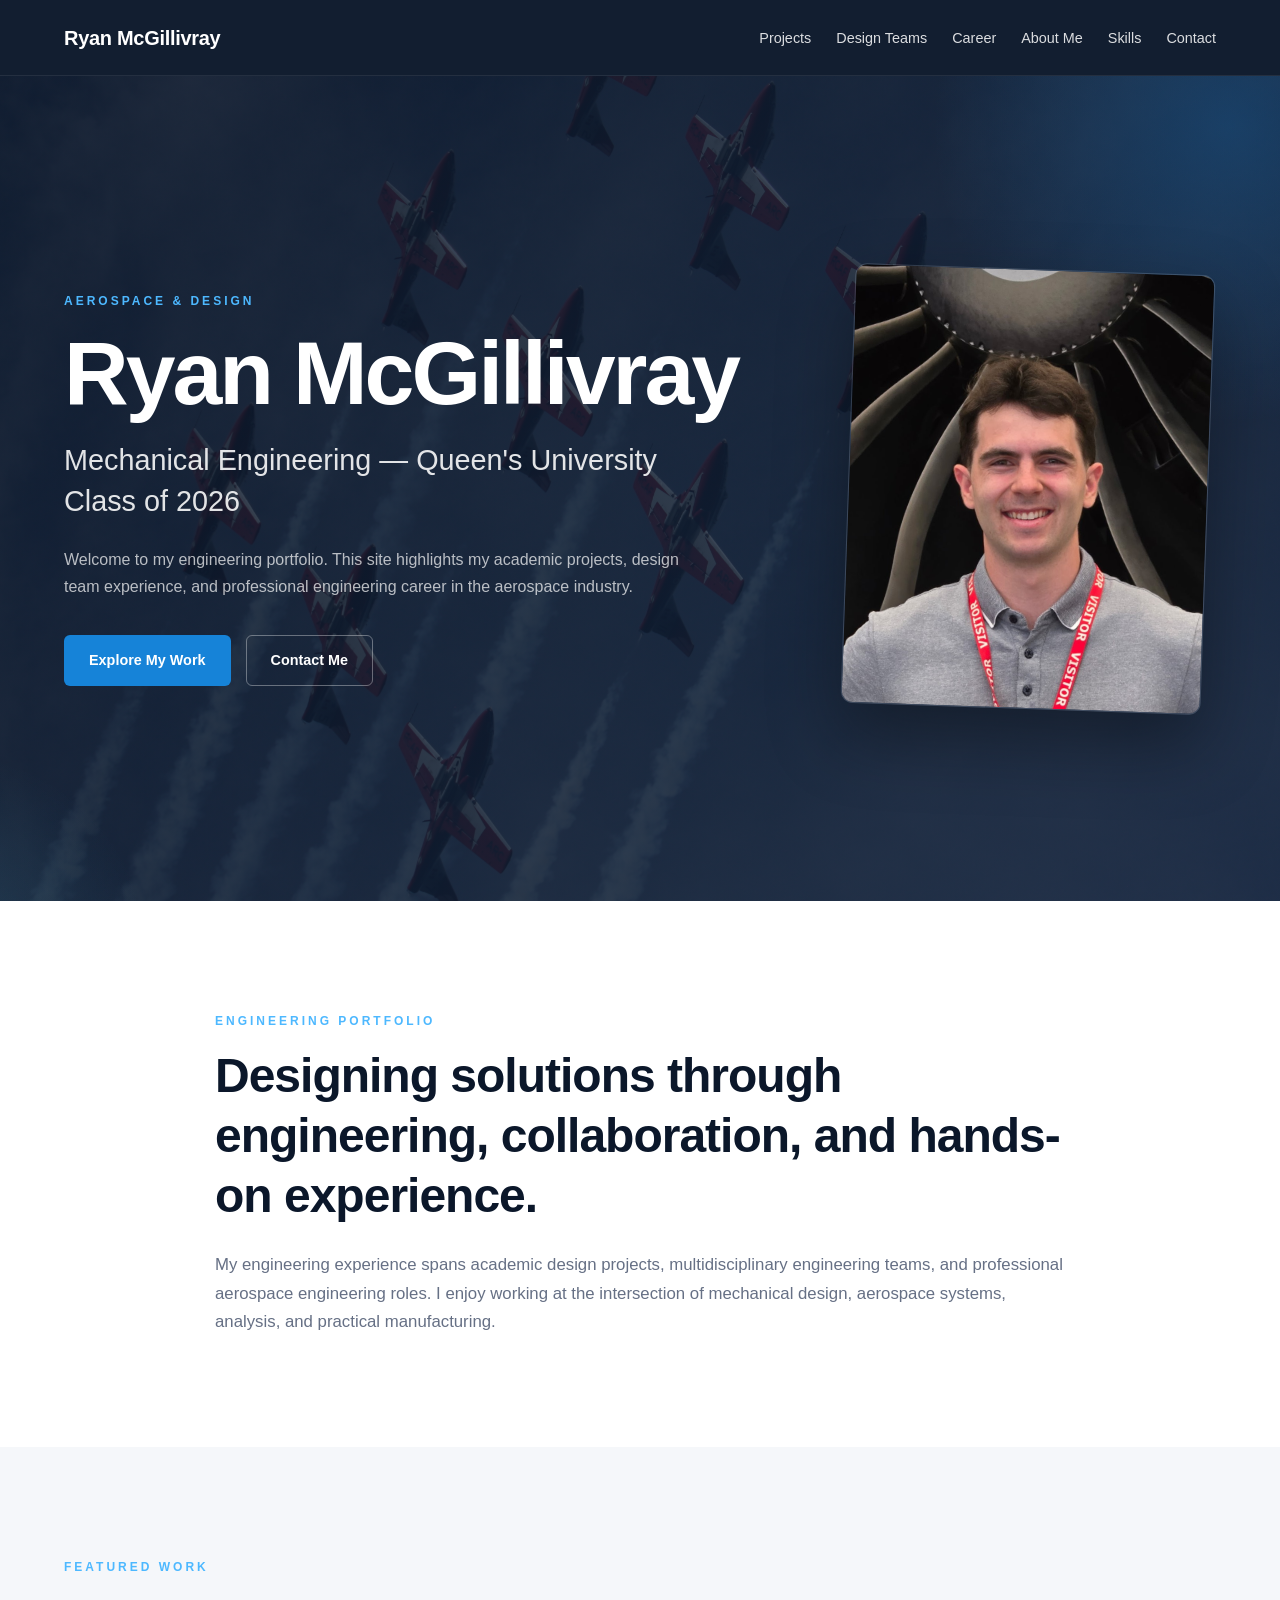
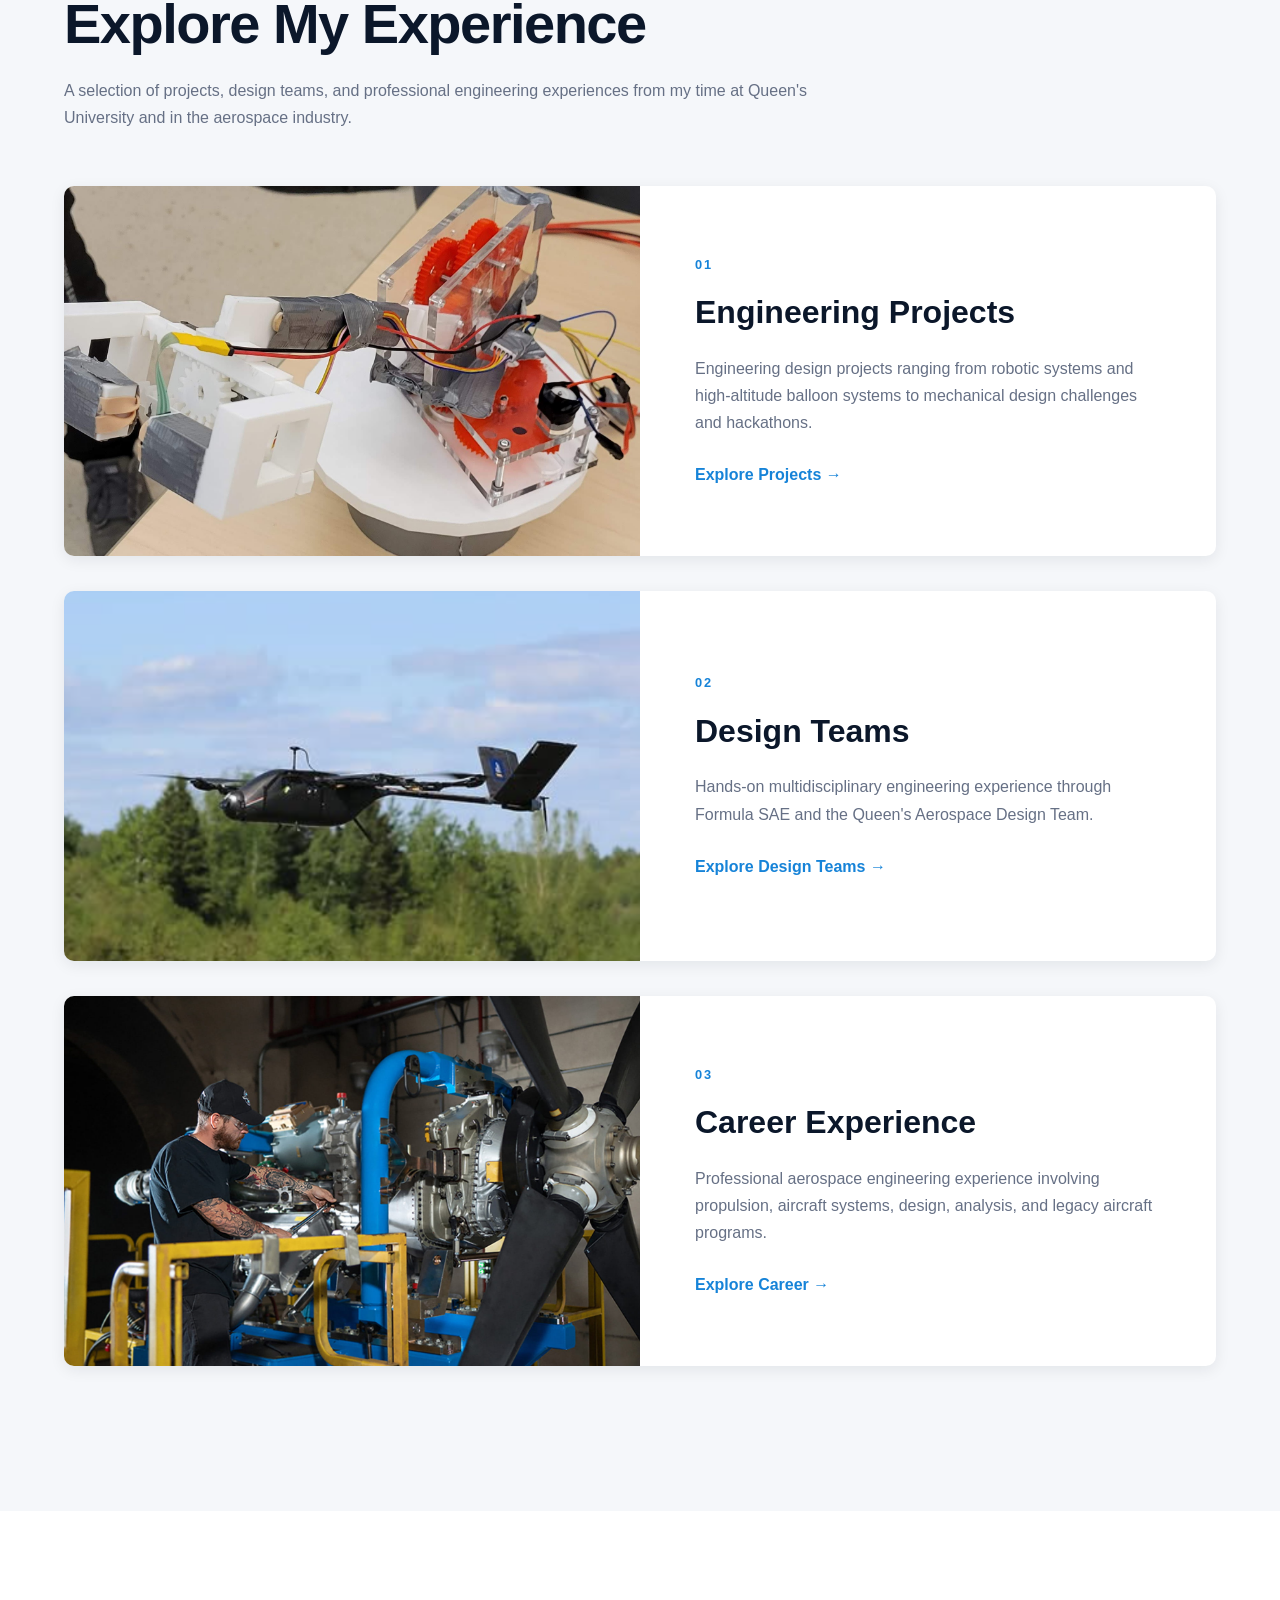
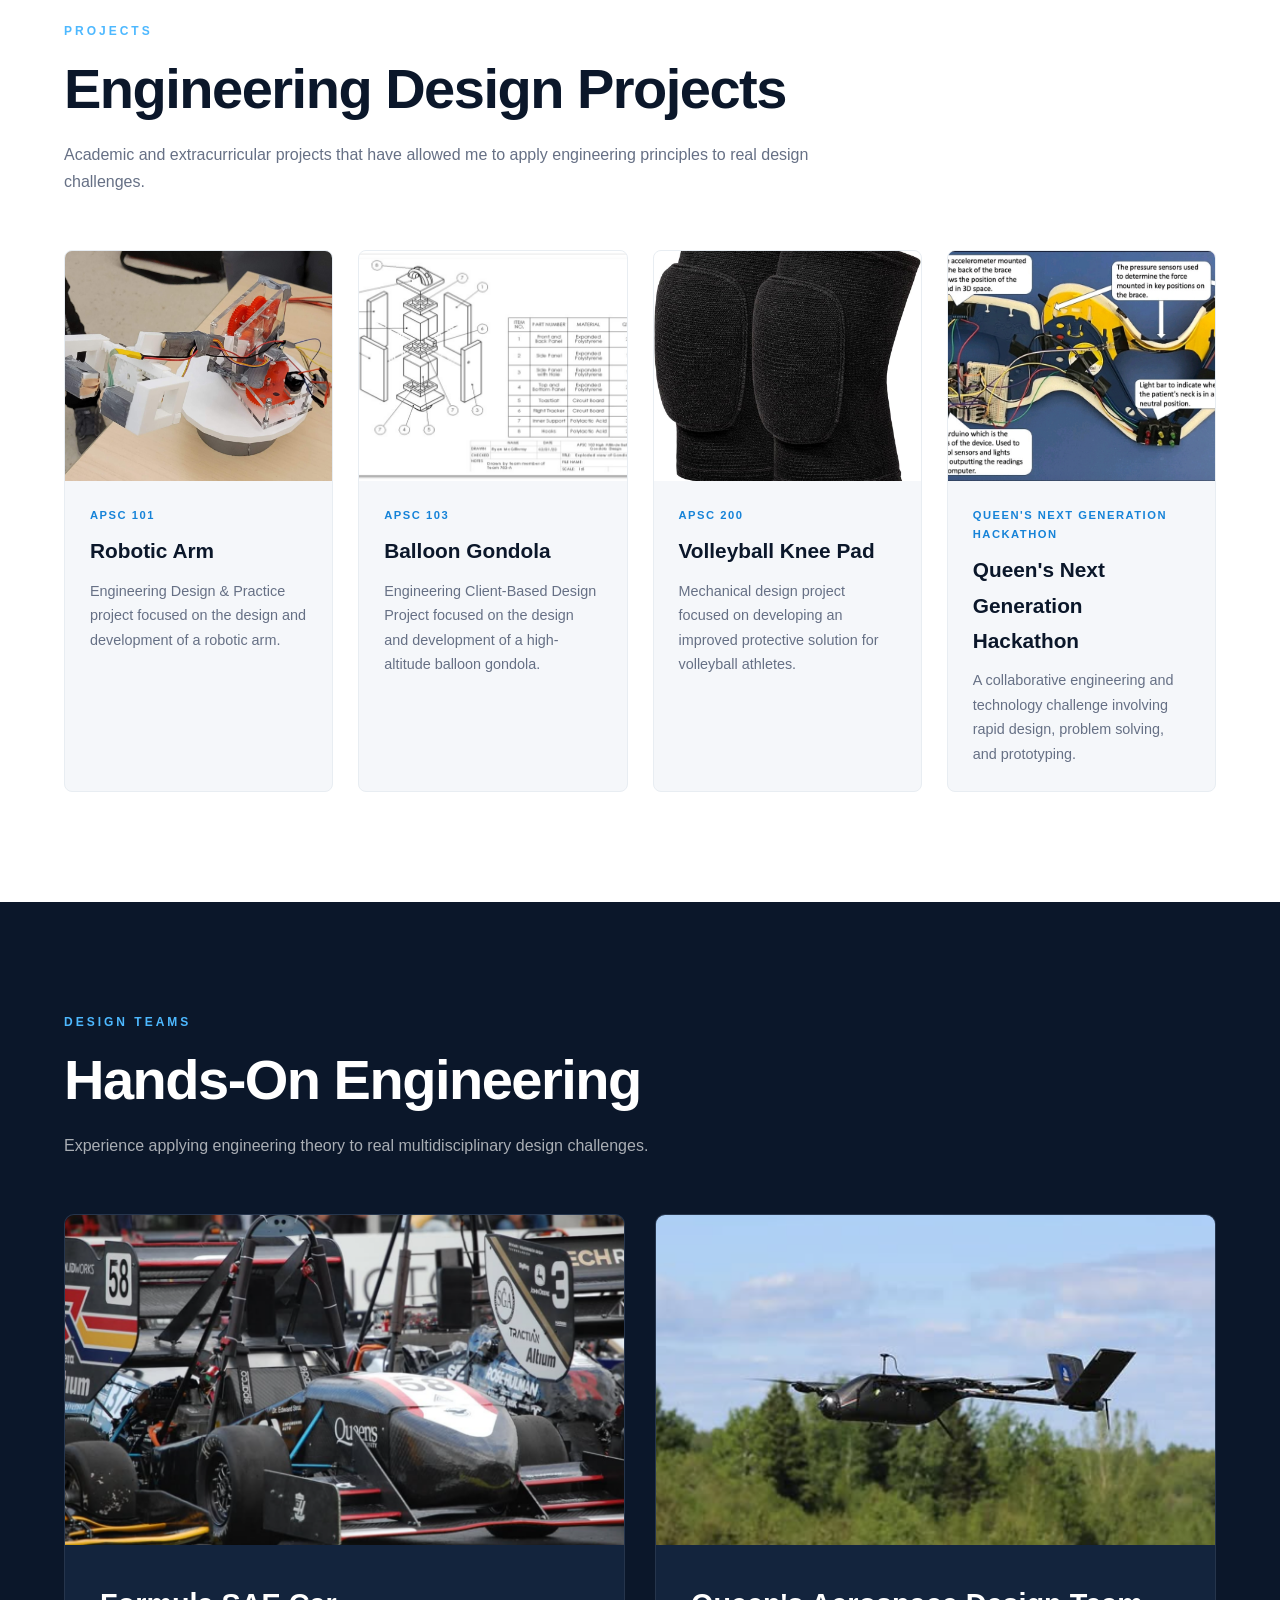
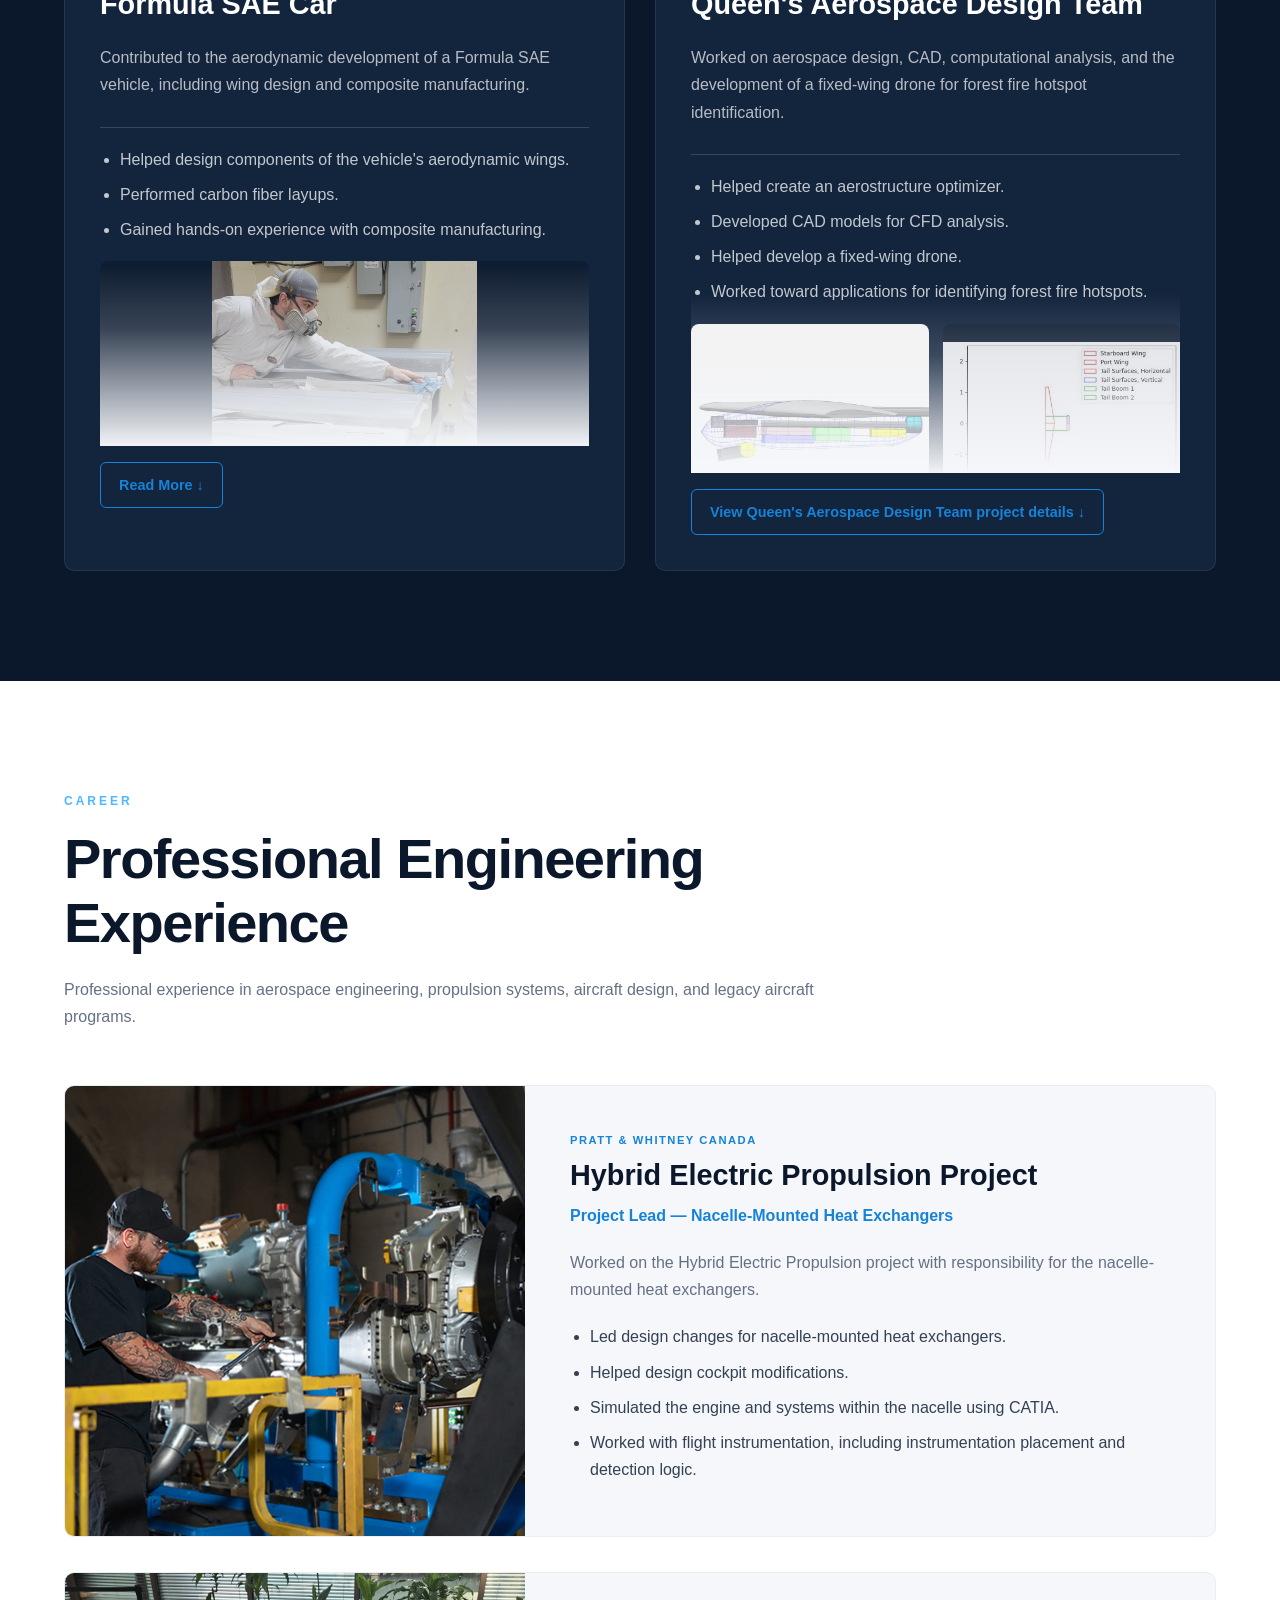
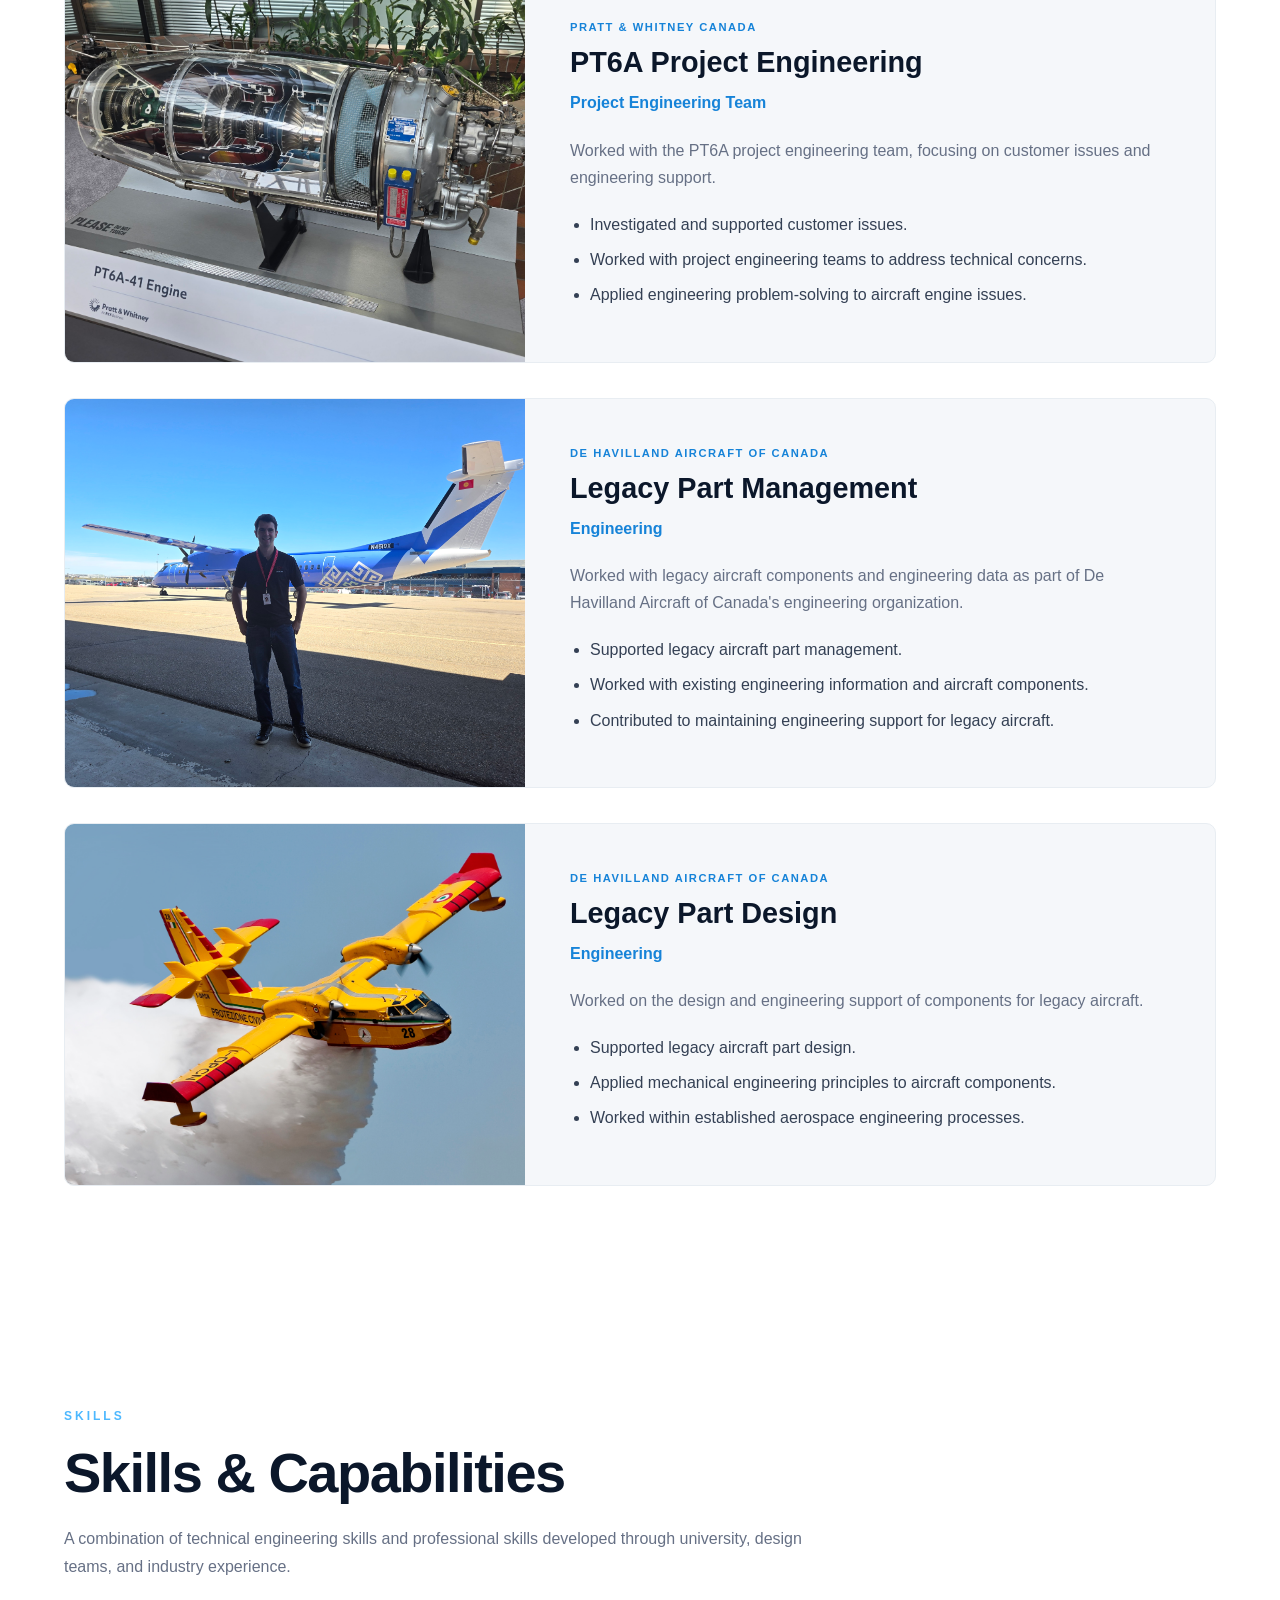
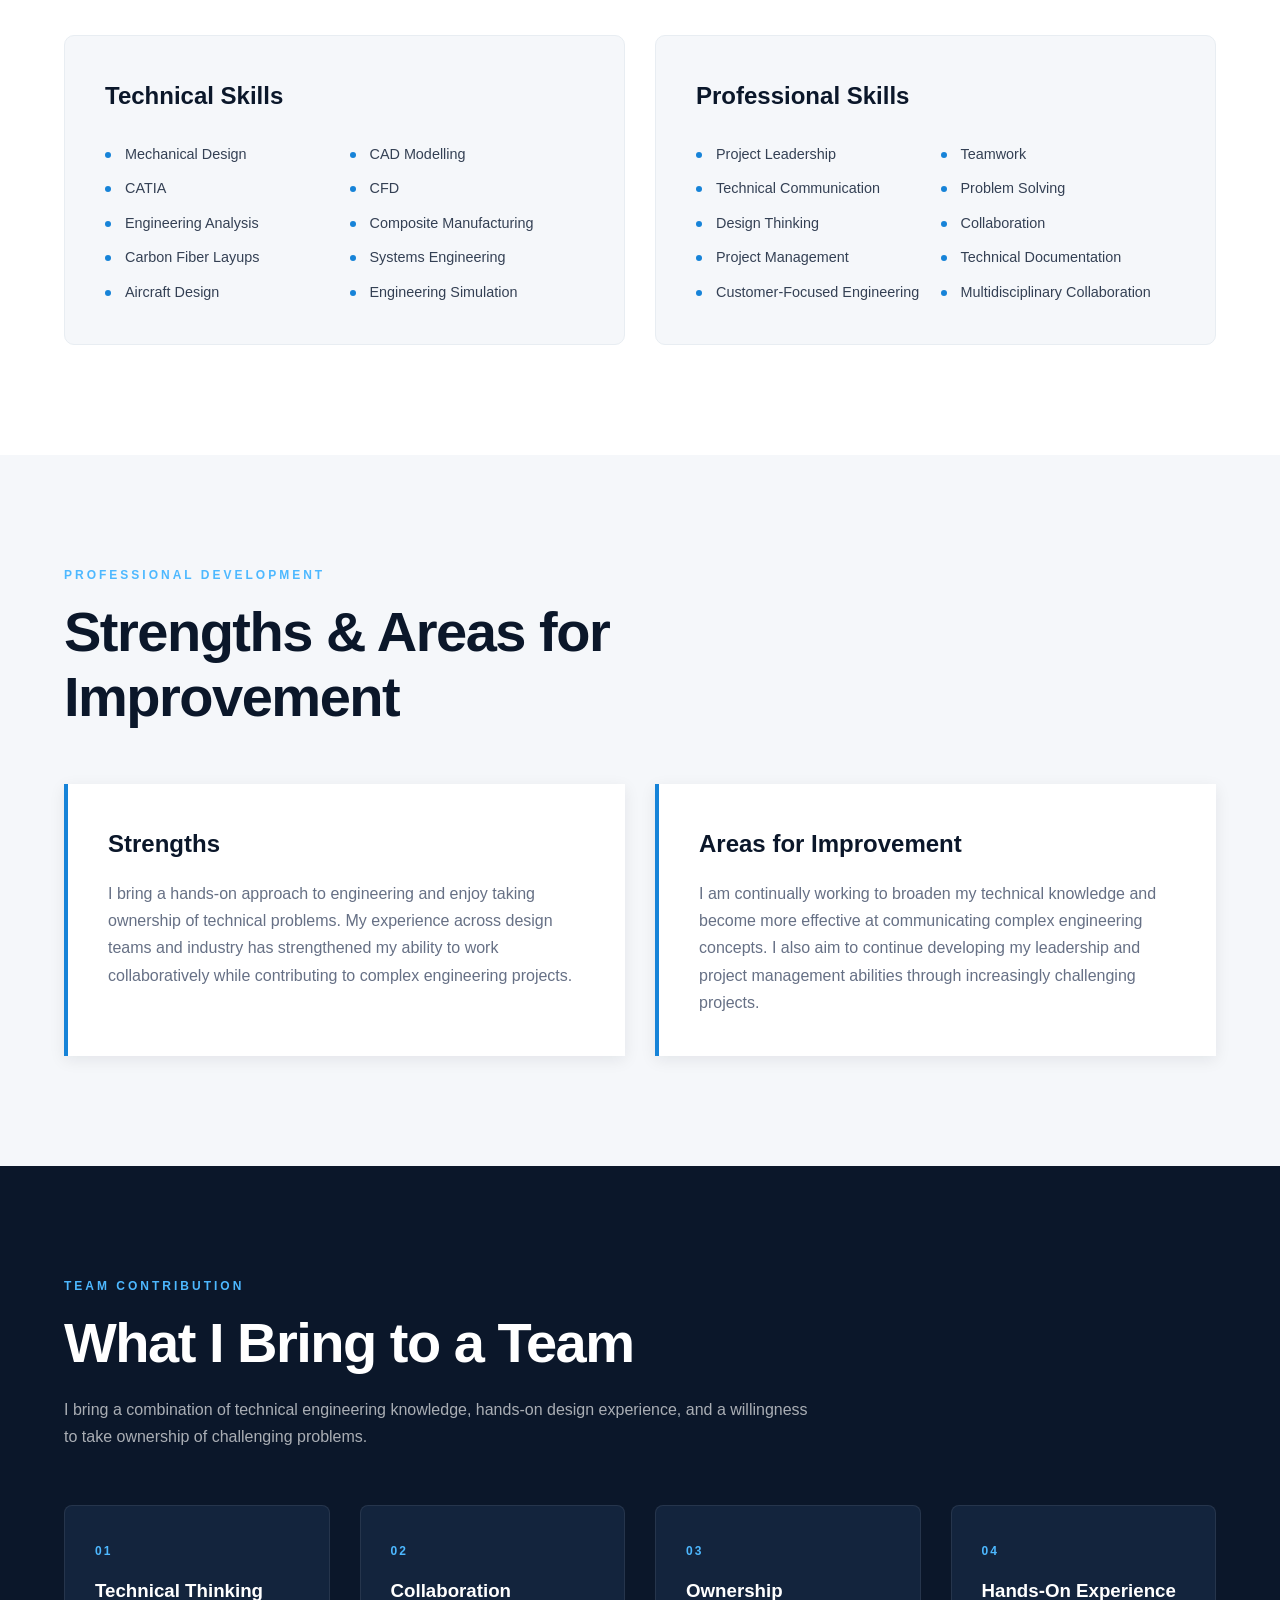
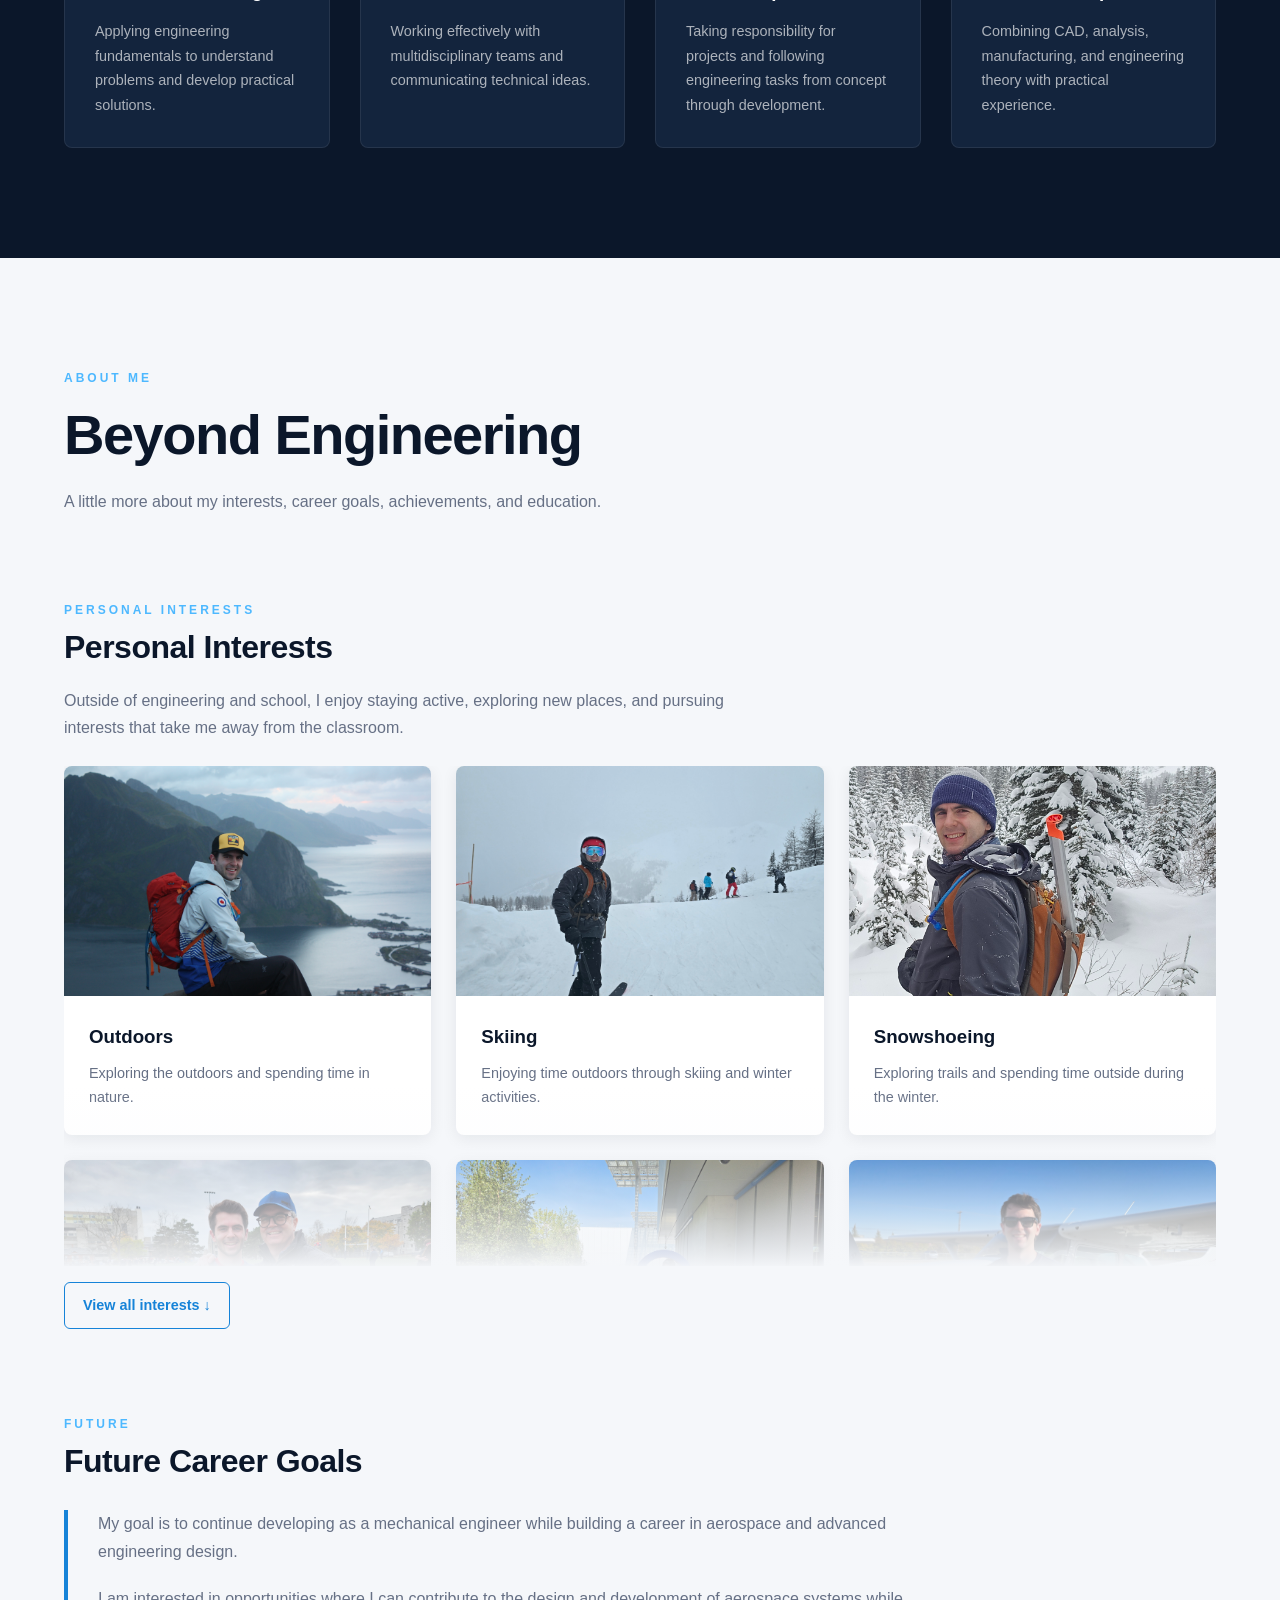
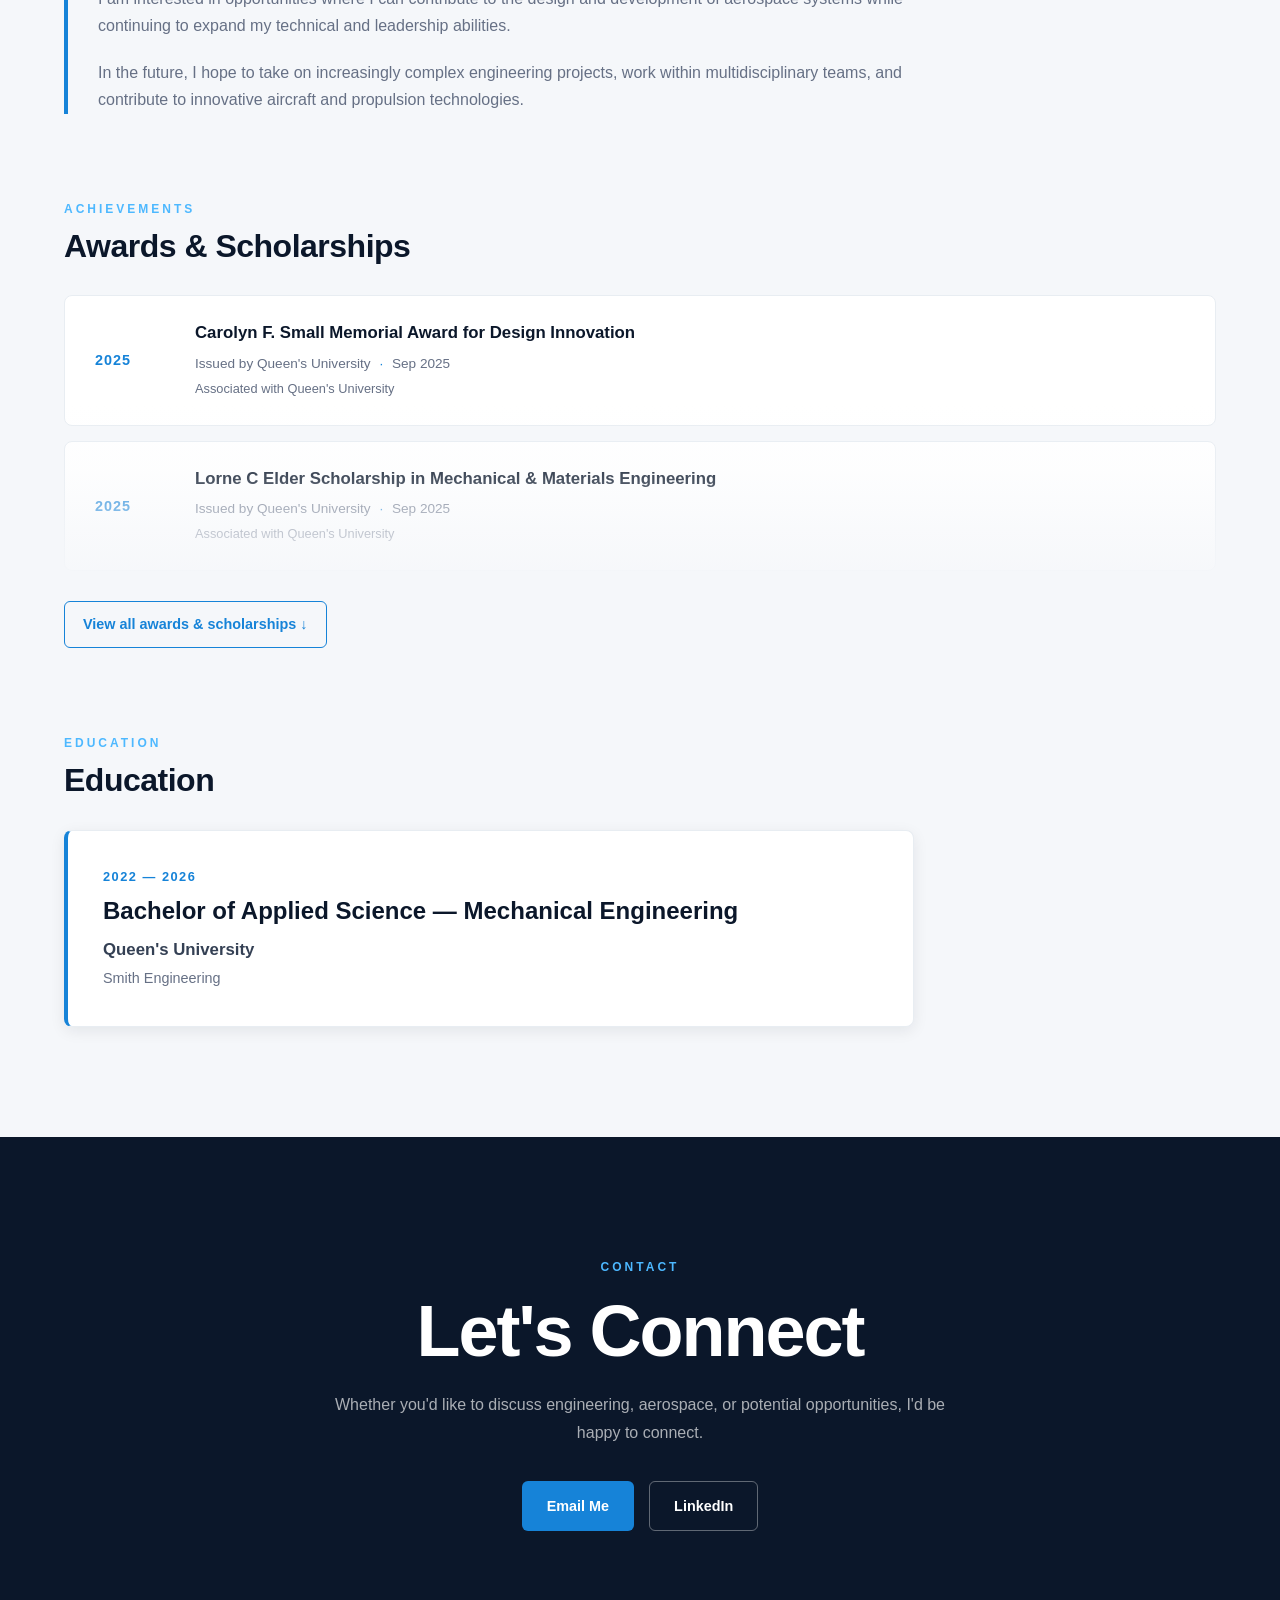
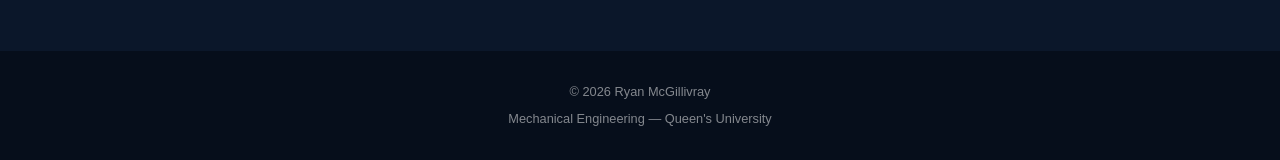
==== index.html @ 1f5d80b2 "Update portfolio content and images" ====
<!DOCTYPE html>
<html lang="en">

<head>

    <meta charset="UTF-8">

    <meta name="viewport" content="width=device-width, initial-scale=1.0">

    <title>
        Ryan McGillivray | E-Portfolio
    </title>

    <link rel="stylesheet" href="style.css">

</head>


<body>


    <!-- =====================================================
         NAVIGATION
    ====================================================== -->

    <nav class="navbar">

        <div class="nav-container">

            <a href="#home" class="logo">
                Ryan McGillivray
            </a>


            <ul class="nav-links">

                <li>
                    <a href="#projects">
                        Projects
                    </a>
                </li>

                <li>
                    <a href="#design-teams">
                        Design Teams
                    </a>
                </li>

                <li>
                    <a href="#career">
                        Career
                    </a>
                </li>

                <li>
                    <a href="#about">
                        About Me
                    </a>
                </li>

                <li>
                    <a href="#skills">
                        Skills
                    </a>
                </li>

                <li>
                    <a href="#contact">
                        Contact
                    </a>
                </li>

            </ul>

        </div>

    </nav>



    <!-- =====================================================
         HERO / HOME
    ====================================================== -->

    <header id="home" class="hero">

        <div class="hero-content">


            <div class="hero-text">

                <p class="eyebrow">
                    AEROSPACE &amp; DESIGN
                </p>


                <h1>
                    Ryan McGillivray
                </h1>


                <h2>
                    Mechanical Engineering — Queen's University
                    <br>
                    Class of 2026
                </h2>


                <p class="hero-introduction">

                    Welcome to my engineering portfolio. This site
                    highlights my academic projects, design team
                    experience, and professional engineering career
                    in the aerospace industry.

                </p>


                <div class="hero-buttons">

                    <a
                        href="#projects"
                        class="button primary-button"
                    >
                        Explore My Work
                    </a>


                    <a
                        href="#contact"
                        class="button secondary-button"
                    >
                        Contact Me
                    </a>

                </div>

            </div>



            <div class="hero-image">

                <img
                    src="images/Profile.jpg"
                    alt="Portrait of Ryan McGillivray"
                >

            </div>


        </div>

    </header>



    <!-- =====================================================
         INTRODUCTION
    ====================================================== -->

    <section class="intro">

        <div class="section-container">


            <p class="eyebrow">
                ENGINEERING PORTFOLIO
            </p>


            <h2>
                Designing solutions through engineering,
                collaboration, and hands-on experience.
            </h2>


            <p>

                My engineering experience spans academic design
                projects, multidisciplinary engineering teams,
                and professional aerospace engineering roles.
                I enjoy working at the intersection of mechanical
                design, aerospace systems, analysis, and practical
                manufacturing.

            </p>


        </div>

    </section>



    <!-- =====================================================
         FEATURED WORK
    ====================================================== -->

    <section class="featured-work">

        <div class="section-container">


            <div class="section-heading">

                <p class="eyebrow">
                    FEATURED WORK
                </p>


                <h2>
                    Explore My Experience
                </h2>


                <p>

                    A selection of projects, design teams, and
                    professional engineering experiences from
                    my time at Queen's University and in the aerospace industry.

                </p>


            </div>



            <!-- PROJECTS FEATURE -->

            <a
                href="#projects"
                class="feature-card"
            >

                <div class="feature-image">

                    <img
                        src="images/RoboticArm.jpg"
                        alt="Robotic arm engineering project"
                    >

                </div>


                <div class="feature-content">

                    <p class="card-number">
                        01
                    </p>


                    <h3>
                        Engineering Projects
                    </h3>


                    <p>

                        Engineering design projects ranging from
                        robotic systems and high-altitude balloon
                        systems to mechanical design challenges
                        and hackathons.

                    </p>


                    <span class="card-link">
                        Explore Projects →
                    </span>

                </div>

            </a>



            <!-- DESIGN TEAMS FEATURE -->

            <a
                href="#design-teams"
                class="feature-card"
            >

                <div class="feature-image">

                    <img
                        src="images/QADTBanner2.png"
                        alt="Queen's Aerospace Design Team fixed-wing drone at a test field"
                    >

                </div>


                <div class="feature-content">

                    <p class="card-number">
                        02
                    </p>


                    <h3>
                        Design Teams
                    </h3>


                    <p>

                        Hands-on multidisciplinary engineering
                        experience through Formula SAE and the
                        Queen's Aerospace Design Team.

                    </p>


                    <span class="card-link">
                        Explore Design Teams →
                    </span>

                </div>

            </a>



            <!-- CAREER FEATURE -->

            <a
                href="#career"
                class="feature-card"
            >

                <div class="feature-image">

                    <img
                        src="images/Hybrid Engine.jpg"
                        alt="Hybrid electric propulsion engineering project"
                    >

                </div>


                <div class="feature-content">

                    <p class="card-number">
                        03
                    </p>


                    <h3>
                        Career Experience
                    </h3>


                    <p>

                        Professional aerospace engineering
                        experience involving propulsion,
                        aircraft systems, design, analysis,
                        and legacy aircraft programs.

                    </p>


                    <span class="card-link">
                        Explore Career →
                    </span>

                </div>

            </a>


        </div>

    </section>



    <!-- =====================================================
         PROJECTS
    ====================================================== -->

    <section
        id="projects"
        class="portfolio-section"
    >

        <div class="section-container">


            <div class="section-heading">

                <p class="eyebrow">
                    PROJECTS
                </p>


                <h2>
                    Engineering Design Projects
                </h2>


                <p>

                    Academic and extracurricular projects that
                    have allowed me to apply engineering principles
                    to real design challenges.

                </p>


            </div>



            <div class="project-grid">


                <!-- =================================================
                     APSC 101 — ROBOTIC ARM
                ================================================== -->

                <article class="project-card">

                    <img
                        src="images/RoboticArm.jpg"
                        alt="Robotic arm engineering project"
                    >


                    <div class="project-content">

                        <p class="project-category">
                            APSC 101
                        </p>


                        <h3>
                            Robotic Arm
                        </h3>


                        <p>

                            Engineering Design &amp; Practice
                            project focused on the design and
                            development of a robotic arm.

                        </p>

                    </div>

                </article>



                <!-- =================================================
                     APSC 103 — BALLOON GONDOLA
                ================================================== -->

                <article class="project-card">

                    <img
                        src="images/HighAltitudeBalloonGondola.jpg"
                        alt="High altitude balloon gondola engineering project"
                    >


                    <div class="project-content">

                        <p class="project-category">
                            APSC 103
                        </p>


                        <h3>
                            Balloon Gondola
                        </h3>


                        <p>

                            Engineering Client-Based Design
                            Project focused on the design and
                            development of a high-altitude
                            balloon gondola.

                        </p>

                    </div>

                </article>



                <!-- =================================================
                     APSC 200 — VOLLEYBALL KNEE PAD
                ================================================== -->

                <article class="project-card">

                    <img
                        src="images/VolleyballKneePad.png"
                        alt="Volleyball knee pad engineering design"
                    >


                    <div class="project-content">

                        <p class="project-category">
                            APSC 200
                        </p>


                        <h3>
                            Volleyball Knee Pad
                        </h3>


                        <p>

                            Mechanical design project focused
                            on developing an improved protective
                            solution for volleyball athletes.

                        </p>


                        <span class="card-link" hidden aria-hidden="true">
                            View Project →
                        </span>

                    </div>

                </article>



                <!-- =================================================
                     QUEEN'S NEXT GENERATION HACKATHON
                ================================================== -->

                <article class="project-card">

                    <img
                        src="images/NeuroNeck.jpg"
                        alt="Queen's Next Generation Hackathon"
                    >


                    <div class="project-content">

                        <p class="project-category">
                            QUEEN'S NEXT GENERATION HACKATHON
                        </p>


                        <h3>
                            Queen's Next Generation Hackathon
                        </h3>


                        <p>

                            A collaborative engineering and
                            technology challenge involving rapid
                            design, problem solving, and
                            prototyping.

                        </p>

                    </div>

                </article>


            </div>

        </div>

    </section>



    <!-- =====================================================
         DESIGN TEAMS
    ====================================================== -->

    <section
        id="design-teams"
        class="portfolio-section dark-section"
    >

        <div class="section-container">


            <div class="section-heading">

                <p class="eyebrow">
                    DESIGN TEAMS
                </p>


                <h2>
                    Hands-On Engineering
                </h2>


                <p>

                    Experience applying engineering theory
                    to real multidisciplinary design challenges.

                </p>


            </div>



            <div class="team-grid">


                <!-- =================================================
                     FORMULA SAE
                ================================================== -->

                <article class="large-card">

                    <img
                        src="images/FSAE2.png"
                        alt="Formula SAE race car"
                    >


                    <div class="large-card-content">

                        <h3>
                            Formula SAE Car
                        </h3>


                        <p>

                            Contributed to the aerodynamic
                            development of a Formula SAE vehicle,
                            including wing design and composite
                            manufacturing.

                        </p>


                        <div class="team-gallery">

                            <input class="expand-toggle team-toggle" id="fsae-toggle" type="checkbox">

                            <div class="expandable-content team-gallery-content team-gallery-preview">

                                <ul>

                            <li>
                                Helped design components of the
                                vehicle's aerodynamic wings.
                            </li>

                            <li>
                                Performed carbon fiber layups.
                            </li>

                            <li>
                                Gained hands-on experience with
                                composite manufacturing.
                            </li>

                                </ul>

                            <div class="team-gallery-images single-image">

                                <img
                                    src="images/CarbonFiber.jpg"
                                    alt="Carbon fiber manufacturing"
                                >

                            </div>

                            </div>

                            <label class="expand-toggle-label" for="fsae-toggle">
                                <span class="expand-label">Read More <span aria-hidden="true">↓</span></span>
                                <span class="collapse-label">Show less <span aria-hidden="true">↑</span></span>
                            </label>

                        </div>


                    </div>

                </article>



                <!-- =================================================
                     QUEEN'S AEROSPACE DESIGN TEAM
                ================================================== -->

                <article class="large-card">

                    <img
                        src="images/QADTBanner2.png"
                        alt="Queen's Aerospace Design Team fixed-wing drone at a test field"
                    >


                    <div class="large-card-content">

                        <h3>
                            Queen's Aerospace Design Team
                        </h3>


                        <p>

                            Worked on aerospace design, CAD,
                            computational analysis, and the
                            development of a fixed-wing drone
                            for forest fire hotspot identification.

                        </p>


                        <div class="team-gallery">

                            <input class="expand-toggle team-toggle" id="qadt-toggle" type="checkbox">

                            <div class="expandable-content team-gallery-content team-gallery-preview">

                                <ul>

                            <li>
                                Helped create an aerostructure
                                optimizer.
                            </li>

                            <li>
                                Developed CAD models for CFD
                                analysis.
                            </li>

                            <li>
                                Helped develop a fixed-wing drone.
                            </li>

                            <li>
                                Worked toward applications for
                                identifying forest fire hotspots.
                            </li>

                                </ul>

                            <div class="team-gallery-images">

                                <img
                                    src="images/QADT Layout.jpg"
                                    alt="Queen's Aerospace Design Team layout"
                                >

                                <img
                                    src="images/QADT Opt.jpg"
                                    alt="Aerospace structural optimization"
                                >

                            </div>

                            </div>

                            <label class="expand-toggle-label" for="qadt-toggle">
                                <span class="expand-label">View Queen's Aerospace Design Team project details <span aria-hidden="true">↓</span></span>
                                <span class="collapse-label">Show less <span aria-hidden="true">↑</span></span>
                            </label>

                        </div>


                    </div>

                </article>


            </div>

        </div>

    </section>



    <!-- =====================================================
         CAREER
    ====================================================== -->

    <section
        id="career"
        class="portfolio-section"
    >

        <div class="section-container">


            <div class="section-heading">

                <p class="eyebrow">
                    CAREER
                </p>


                <h2>
                    Professional Engineering Experience
                </h2>


                <p>

                    Professional experience in aerospace
                    engineering, propulsion systems, aircraft
                    design, and legacy aircraft programs.

                </p>


            </div>



            <div class="career-list">


                <!-- =================================================
                     PRATT & WHITNEY — HYBRID ELECTRIC
                ================================================== -->

                <article class="career-item">

                    <div class="career-image">

                        <img
                            src="images/Hybrid Engine.jpg"
                            alt="Hybrid electric propulsion engine"
                        >

                    </div>


                    <div class="career-content">

                        <p class="project-category">
                            PRATT &amp; WHITNEY CANADA
                        </p>


                        <h3>
                            Hybrid Electric Propulsion Project
                        </h3>


                        <p class="career-role">
                            Project Lead — Nacelle-Mounted Heat Exchangers
                        </p>


                        <p>

                            Worked on the Hybrid Electric Propulsion
                            project with responsibility for the
                            nacelle-mounted heat exchangers.

                        </p>


                        <ul>

                            <li>
                                Led design changes for
                                nacelle-mounted heat exchangers.
                            </li>

                            <li>
                                Helped design cockpit modifications.
                            </li>

                            <li>
                                Simulated the engine and systems
                                within the nacelle using CATIA.
                            </li>

                            <li>
                                Worked with flight instrumentation,
                                including instrumentation placement
                                and detection logic.
                            </li>

                        </ul>


                    </div>

                </article>



                <!-- =================================================
                     PRATT & WHITNEY — PT6A
                ================================================== -->

                <article class="career-item">

                    <div class="career-image">

                        <img
                            src="images/PT6.jpg"
                            alt="Pratt and Whitney PT6A engine"
                        >

                    </div>


                    <div class="career-content">

                        <p class="project-category">
                            PRATT &amp; WHITNEY CANADA
                        </p>


                        <h3>
                            PT6A Project Engineering
                        </h3>


                        <p class="career-role">
                            Project Engineering Team
                        </p>


                        <p>

                            Worked with the PT6A project engineering
                            team, focusing on customer issues and
                            engineering support.

                        </p>


                        <ul>

                            <li>
                                Investigated and supported
                                customer issues.
                            </li>

                            <li>
                                Worked with project engineering
                                teams to address technical concerns.
                            </li>

                            <li>
                                Applied engineering problem-solving
                                to aircraft engine issues.
                            </li>

                        </ul>


                    </div>

                </article>



                <!-- =================================================
                     DE HAVILLAND — LEGACY PART MANAGEMENT
                ================================================== -->

                <article class="career-item">

                    <div class="career-image">

                        <img
                            src="images/DASH8.jpg"
                            alt="De Havilland Dash 8 aircraft"
                        >

                    </div>


                    <div class="career-content">

                        <p class="project-category">
                            DE HAVILLAND AIRCRAFT OF CANADA
                        </p>


                        <h3>
                            Legacy Part Management
                        </h3>


                        <p class="career-role">
                            Engineering
                        </p>


                        <p>

                            Worked with legacy aircraft components
                            and engineering data as part of
                            De Havilland Aircraft of Canada's
                            engineering organization.

                        </p>


                        <ul>

                            <li>
                                Supported legacy aircraft part
                                management.
                            </li>

                            <li>
                                Worked with existing engineering
                                information and aircraft components.
                            </li>

                            <li>
                                Contributed to maintaining
                                engineering support for legacy
                                aircraft.

                            </li>

                        </ul>


                    </div>

                </article>



                <!-- =================================================
                     DE HAVILLAND — LEGACY PART DESIGN
                ================================================== -->

                <article class="career-item">

                    <div class="career-image">

                        <img
                            src="images/waterbomber.jpg"
                            alt="De Havilland waterbomber aircraft"
                        >

                    </div>


                    <div class="career-content">

                        <p class="project-category">
                            DE HAVILLAND AIRCRAFT OF CANADA
                        </p>


                        <h3>
                            Legacy Part Design
                        </h3>


                        <p class="career-role">
                            Engineering
                        </p>


                        <p>

                            Worked on the design and engineering
                            support of components for legacy
                            aircraft.

                        </p>


                        <ul>

                            <li>
                                Supported legacy aircraft part
                                design.
                            </li>

                            <li>
                                Applied mechanical engineering
                                principles to aircraft components.
                            </li>

                            <li>
                                Worked within established
                                aerospace engineering processes.
                            </li>

                        </ul>


                    </div>

                </article>


            </div>


        </div>

    </section>



    <!-- =====================================================
         PERSONAL INTERESTS
    ====================================================== -->

    <section
        class="interests-section legacy-interests"
    >

        <div class="section-container">


            <div class="section-heading">

                <p class="eyebrow">
                    BEYOND ENGINEERING
                </p>


                <h2>
                    Personal Interests
                </h2>


                <p>

                    Outside of engineering and school, I enjoy
                    staying active, exploring new places, and
                    pursuing interests that take me away from
                    the classroom.

                </p>


            </div>



            <div class="interest-grid">


                <!-- MOUNTAINS -->

                <div class="interest-card">

                    <img
                        src="images/Mountain.JPG"
                        alt="Mountain landscape"
                    >


                    <div>

                        <h3>
                            Outdoors
                        </h3>


                        <p>

                            Exploring the outdoors and spending
                            time in nature.

                        </p>


                    </div>

                </div>



                <!-- SKIING -->

                <div class="interest-card">

                    <img
                        src="images/Skiing.jpg"
                        alt="Skiing"
                    >


                    <div>

                        <h3>
                            Skiing
                        </h3>


                        <p>

                            Enjoying time outdoors through
                            skiing and winter activities.

                        </p>


                    </div>

                </div>



                <!-- SNOWSHOEING -->

                <div class="interest-card">

                    <img
                        src="images/Snowshoe.jpg"
                        alt="Snowshoeing"
                    >


                    <div>

                        <h3>
                            Snowshoeing
                        </h3>


                        <p>

                            Exploring trails and spending time
                            outside during the winter.

                        </p>


                    </div>

                </div>



                <!-- RUGBY -->

                <div class="interest-card">

                    <img
                        src="images/Rugby.jpg"
                        alt="Rugby"
                    >


                    <div>

                        <h3>
                            Rugby
                        </h3>


                        <p>

                            Staying active and building teamwork
                            through sport.

                        </p>


                    </div>

                </div>



                <!-- CERN -->

                <div class="interest-card">

                    <img
                        src="images/CERN.jpg"
                        alt="CERN"
                    >


                    <div>

                        <h3>
                            Engineering &amp; Science
                        </h3>


                        <p>

                            An interest in engineering, science,
                            technology, and exploring major
                            research facilities.

                        </p>


                    </div>

                </div>



                <!-- AVIATION -->

                <div class="interest-card">

                    <img
                        src="images/Plane.jpg"
                        alt="Aircraft and aviation"
                    >


                    <div>

                        <h3>
                            Aviation
                        </h3>


                        <p>

                            A personal interest in aviation that
                            connects closely with my passion for
                            aerospace engineering.

                        </p>


                    </div>

                </div>


            </div>


        </div>

    </section>



    <!-- =====================================================
         SKILLS
    ====================================================== -->

    <section
        id="skills"
        class="skills-section"
    >

        <div class="section-container">


            <div class="section-heading">

                <p class="eyebrow">
                    SKILLS
                </p>


                <h2>
                    Skills &amp; Capabilities
                </h2>


                <p>

                    A combination of technical engineering skills
                    and professional skills developed through
                    university, design teams, and industry
                    experience.

                </p>


            </div>



            <div class="skills-grid">


                <!-- TECHNICAL SKILLS -->

                <div class="skills-card">

                    <h3>
                        Technical Skills
                    </h3>


                    <ul>

                        <li>
                            Mechanical Design
                        </li>

                        <li>
                            CAD Modelling
                        </li>

                        <li>
                            CATIA
                        </li>

                        <li>
                            CFD
                        </li>

                        <li>
                            Engineering Analysis
                        </li>

                        <li>
                            Composite Manufacturing
                        </li>

                        <li>
                            Carbon Fiber Layups
                        </li>

                        <li>
                            Systems Engineering
                        </li>

                        <li>
                            Aircraft Design
                        </li>

                        <li>
                            Engineering Simulation
                        </li>

                    </ul>


                </div>



                <!-- PROFESSIONAL SKILLS -->

                <div class="skills-card">

                    <h3>
                        Professional Skills
                    </h3>


                    <ul>

                        <li>
                            Project Leadership
                        </li>

                        <li>
                            Teamwork
                        </li>

                        <li>
                            Technical Communication
                        </li>

                        <li>
                            Problem Solving
                        </li>

                        <li>
                            Design Thinking
                        </li>

                        <li>
                            Collaboration
                        </li>

                        <li>
                            Project Management
                        </li>

                        <li>
                            Technical Documentation
                        </li>

                        <li>
                            Customer-Focused Engineering
                        </li>

                        <li>
                            Multidisciplinary Collaboration
                        </li>

                    </ul>


                </div>


            </div>


        </div>

    </section>



    <!-- =====================================================
         STRENGTHS & AREAS FOR IMPROVEMENT
    ====================================================== -->

    <section class="strengths-section">

        <div class="section-container">


            <div class="section-heading">

                <p class="eyebrow">
                    PROFESSIONAL DEVELOPMENT
                </p>


                <h2>
                    Strengths &amp; Areas for Improvement
                </h2>


            </div>



            <div class="strength-grid">


                <div class="strength-card">

                    <h3>
                        Strengths
                    </h3>


                    <p>

                        I bring a hands-on approach to engineering
                        and enjoy taking ownership of technical
                        problems. My experience across design teams
                        and industry has strengthened my ability
                        to work collaboratively while contributing
                        to complex engineering projects.

                    </p>


                </div>



                <div class="strength-card">

                    <h3>
                        Areas for Improvement
                    </h3>


                    <p>

                        I am continually working to broaden my
                        technical knowledge and become more effective
                        at communicating complex engineering concepts.
                        I also aim to continue developing my leadership
                        and project management abilities through
                        increasingly challenging projects.

                    </p>


                </div>


            </div>


        </div>

    </section>



    <!-- =====================================================
         WHAT I BRING TO A TEAM
    ====================================================== -->

    <section class="team-contribution dark-section">

        <div class="section-container">


            <div class="section-heading">

                <p class="eyebrow">
                    TEAM CONTRIBUTION
                </p>


                <h2>
                    What I Bring to a Team
                </h2>


                <p>

                    I bring a combination of technical engineering
                    knowledge, hands-on design experience, and a
                    willingness to take ownership of challenging
                    problems.

                </p>


            </div>



            <div class="contribution-grid">


                <div>

                    <span>
                        01
                    </span>


                    <h3>
                        Technical Thinking
                    </h3>


                    <p>

                        Applying engineering fundamentals to
                        understand problems and develop practical
                        solutions.

                    </p>


                </div>



                <div>

                    <span>
                        02
                    </span>


                    <h3>
                        Collaboration
                    </h3>


                    <p>

                        Working effectively with multidisciplinary
                        teams and communicating technical ideas.

                    </p>


                </div>



                <div>

                    <span>
                        03
                    </span>


                    <h3>
                        Ownership
                    </h3>


                    <p>

                        Taking responsibility for projects and
                        following engineering tasks from concept
                        through development.

                    </p>


                </div>



                <div>

                    <span>
                        04
                    </span>


                    <h3>
                        Hands-On Experience
                    </h3>


                    <p>

                        Combining CAD, analysis, manufacturing,
                        and engineering theory with practical
                        experience.

                    </p>


                </div>


            </div>


        </div>

    </section>



    <!-- =====================================================
         ABOUT ME
    ====================================================== -->

    <section id="about" class="about-section">

        <div class="section-container">

            <div class="section-heading">

                <p class="eyebrow">
                    ABOUT ME
                </p>

                <h2>
                    Beyond Engineering
                </h2>

                <p>
                    A little more about my interests, career goals,
                    achievements, and education.
                </p>

            </div>


            <div class="about-subsection">

                <div class="about-subsection-heading">

                    <p class="eyebrow">
                        PERSONAL INTERESTS
                    </p>

                    <h3>
                        Personal Interests
                    </h3>

                </div>

                <p class="about-subsection-introduction">
                    Outside of engineering and school, I enjoy staying active, exploring new places, and pursuing interests that take me away from the classroom.
                </p>

                <input class="expand-toggle" id="interests-toggle" type="checkbox">

                <div class="expandable-content expandable-interests">

                    <div class="interest-grid">

                    <div class="interest-card">
                        <img src="images/Mountain.JPG" alt="Mountain landscape">
                        <div>
                            <h3>Outdoors</h3>
                            <p>Exploring the outdoors and spending time in nature.</p>
                        </div>
                    </div>

                    <div class="interest-card">
                        <img src="images/Skiing.jpg" alt="Skiing">
                        <div>
                            <h3>Skiing</h3>
                            <p>Enjoying time outdoors through skiing and winter activities.</p>
                        </div>
                    </div>

                    <div class="interest-card">
                        <img src="images/Snowshoe.jpg" alt="Snowshoeing">
                        <div>
                            <h3>Snowshoeing</h3>
                            <p>Exploring trails and spending time outside during the winter.</p>
                        </div>
                    </div>

                    <div class="interest-card">
                        <img src="images/Rugby.jpg" alt="Rugby">
                        <div>
                            <h3>Rugby</h3>
                            <p>Staying active and building teamwork through sport.</p>
                        </div>
                    </div>

                    <div class="interest-card">
                        <img src="images/CERN.jpg" alt="CERN">
                        <div>
                            <h3>Engineering &amp; Science</h3>
                            <p>An interest in engineering, science, technology, and exploring major research facilities.</p>
                        </div>
                    </div>

                    <div class="interest-card">
                        <img src="images/Plane.jpg" alt="Aircraft and aviation">
                        <div>
                            <h3>Aviation</h3>
                            <p>A personal interest in aviation that connects closely with my passion for aerospace engineering.</p>
                        </div>
                    </div>

                    </div>

                </div>

                <label class="expand-toggle-label" for="interests-toggle">
                    <span class="expand-label">View all interests <span aria-hidden="true">↓</span></span>
                    <span class="collapse-label">Show less <span aria-hidden="true">↑</span></span>
                </label>

            </div>


            <div class="about-subsection">

                <div class="about-subsection-heading">

                    <p class="eyebrow">
                        FUTURE
                    </p>

                    <h3>
                        Future Career Goals
                    </h3>

                </div>

                <div class="about-text-block">

                    <p>
                        My goal is to continue developing as a mechanical engineer while building a career in aerospace and advanced engineering design.
                    </p>

                    <p>
                        I am interested in opportunities where I can contribute to the design and development of aerospace systems while continuing to expand my technical and leadership abilities.
                    </p>

                    <p>
                        In the future, I hope to take on increasingly complex engineering projects, work within multidisciplinary teams, and contribute to innovative aircraft and propulsion technologies.
                    </p>

                </div>

            </div>


            <div class="about-subsection">

                <div class="about-subsection-heading">

                    <p class="eyebrow">
                        ACHIEVEMENTS
                    </p>

                    <h3>
                        Awards &amp; Scholarships
                    </h3>

                </div>

                <input class="expand-toggle" id="achievements-toggle" type="checkbox">

                <div class="expandable-content expandable-achievements">

                    <div class="achievement-list">

                    <article class="achievement-card">
                        <div class="achievement-year">2025</div>
                        <div class="achievement-content">
                            <h4>Carolyn F. Small Memorial Award for Design Innovation</h4>
                            <p class="achievement-meta">Issued by Queen's University <span>·</span> Sep 2025</p>
                            <p class="achievement-association">Associated with Queen's University</p>
                        </div>
                    </article>

                    <article class="achievement-card">
                        <div class="achievement-year">2025</div>
                        <div class="achievement-content">
                            <h4>Lorne C Elder Scholarship in Mechanical &amp; Materials Engineering</h4>
                            <p class="achievement-meta">Issued by Queen's University <span>·</span> Sep 2025</p>
                            <p class="achievement-association">Associated with Queen's University</p>
                        </div>
                    </article>

                    <article class="achievement-card">
                        <div class="achievement-year">2025</div>
                        <div class="achievement-content">
                            <h4>Ontario Professional Engineers Foundation for Education Scholarships</h4>
                            <p class="achievement-meta">Issued by Queen's University <span>·</span> Sep 2025</p>
                            <p class="achievement-association">Associated with Queen's University</p>
                        </div>
                    </article>

                    <article class="achievement-card">
                        <div class="achievement-year">2024</div>
                        <div class="achievement-content">
                            <h4>Lorne C Elder Scholarship in Mechanical &amp; Materials Engineering</h4>
                            <p class="achievement-meta">Issued by Queen's University <span>·</span> Sep 2024</p>
                            <p class="achievement-association">Associated with Queen's University</p>
                        </div>
                    </article>

                    <article class="achievement-card">
                        <div class="achievement-year">2024</div>
                        <div class="achievement-content">
                            <h4>Orica Canada Ltd. Scholarship</h4>
                            <p class="achievement-meta">Issued by Queen's University <span>·</span> Sep 2024</p>
                            <p class="achievement-association">Associated with Queen's University</p>
                        </div>
                    </article>

                    <article class="achievement-card">
                        <div class="achievement-year">2022</div>
                        <div class="achievement-content">
                            <h4>Alexander Rutherford Scholarship</h4>
                            <p class="achievement-meta">Issued by Government of Alberta <span>·</span> Sep 2022</p>
                        </div>
                    </article>

                    <article class="achievement-card">
                        <div class="achievement-year">2022</div>
                        <div class="achievement-content">
                            <h4>Connor Rhys Simpson Memorial Award</h4>
                            <p class="achievement-meta">Issued by Calgary Foundation Scholarship <span>·</span> Sep 2022</p>
                        </div>
                    </article>

                    <article class="achievement-card">
                        <div class="achievement-year">2022</div>
                        <div class="achievement-content">
                            <h4>Queen's University Excellence Scholarship</h4>
                            <p class="achievement-meta">Issued by Queen's University <span>·</span> Sep 2022</p>
                            <p class="achievement-association">Associated with Queen's University</p>
                        </div>
                    </article>

                    </div>

                </div>

                <label class="expand-toggle-label" for="achievements-toggle">
                    <span class="expand-label">View all awards &amp; scholarships <span aria-hidden="true">↓</span></span>
                    <span class="collapse-label">Show less <span aria-hidden="true">↑</span></span>
                </label>

            </div>


            <div class="about-subsection">

                <div class="about-subsection-heading">

                    <p class="eyebrow">
                        EDUCATION
                    </p>

                    <h3>
                        Education
                    </h3>

                </div>

                <div class="education-card">
                    <div class="education-content">
                        <p class="education-date">2022 — 2026</p>
                        <h4>Bachelor of Applied Science — Mechanical Engineering</h4>
                        <p class="education-school">Queen's University</p>
                        <p>Smith Engineering</p>
                    </div>
                </div>

            </div>

        </div>

    </section>


    <!-- =====================================================
         CAREER GOALS
    ====================================================== -->

    <section
        id="goals"
        class="goals-section legacy-goals"
    >

        <div class="section-container">


            <div class="section-heading">

                <p class="eyebrow">
                    FUTURE
                </p>


                <h2>
                    Future Career Goals
                </h2>


                <p>

                    My goal is to continue developing as a
                    mechanical engineer while building a career
                    in aerospace and advanced engineering design.

                </p>


            </div>



            <div class="goal-content">

                <p>

                    I am interested in pursuing opportunities
                    where I can contribute to the design and
                    development of aerospace systems while
                    continuing to expand my technical and
                    leadership abilities.

                </p>


                <p>

                    In the future, I hope to take on increasingly
                    complex engineering projects, work within
                    multidisciplinary teams, and contribute to
                    innovative aircraft and propulsion technologies.

                </p>


            </div>


        </div>

    </section>



    <!-- =====================================================
         CONTACT
    ====================================================== -->

    <section
        id="contact"
        class="contact-section dark-section"
    >

        <div class="section-container">


            <p class="eyebrow">
                CONTACT
            </p>


            <h2>
                Let's Connect
            </h2>


            <p>

                Whether you'd like to discuss engineering,
                aerospace, or potential opportunities, I'd be
                happy to connect.

            </p>


            <div class="contact-links">


                <a
                    href="mailto:mcgillivray.ryan@gmail.com"
                    class="button primary-button"
                >
                    Email Me
                </a>


                <a
                    href="https://www.linkedin.com/in/ryanmcgillivray/"
                    target="_blank"
                    rel="noopener noreferrer"
                    class="button secondary-button"
                >
                    LinkedIn
                </a>


            </div>


        </div>

    </section>



    <!-- =====================================================
         FOOTER
    ====================================================== -->

    <footer>

        <div class="section-container">

            <p>
                © 2026 Ryan McGillivray
            </p>


            <p>
                Mechanical Engineering — Queen's University
            </p>

        </div>

    </footer>


</body>

</html>
---- style.css ----
/* =========================================================
   RYAN MCGILLIVRAY — ENGINEERING E-PORTFOLIO
   Main Stylesheet
========================================================= */


/* =========================================================
   1. GLOBAL SETTINGS
========================================================= */

:root {
    --navy: #0b172a;
    --navy-light: #13243d;
    --blue: #1683d8;
    --blue-light: #4db8ff;
    --cyan: #63d5ff;

    --white: #ffffff;
    --off-white: #f5f7fa;
    --light-gray: #e8edf2;
    --gray: #667085;
    --dark-gray: #344054;
    --black: #111827;

    --max-width: 1200px;

    --shadow-small:
        0 4px 15px rgba(11, 23, 42, 0.08);

    --shadow-medium:
        0 12px 35px rgba(11, 23, 42, 0.12);

    --shadow-large:
        0 20px 50px rgba(11, 23, 42, 0.18);

    --transition:
        all 0.3s ease;
}


/* Reset */

* {
    margin: 0;
    padding: 0;
    box-sizing: border-box;
}


/* Smooth scrolling */

html {
    scroll-behavior: smooth;
}


/* Body */

body {
    font-family:
        -apple-system,
        BlinkMacSystemFont,
        "Segoe UI",
        Roboto,
        Helvetica,
        Arial,
        sans-serif;

    line-height: 1.7;

    color: var(--black);

    background-color: var(--off-white);

    overflow-x: hidden;
}


/* Images */

img {
    display: block;
    width: 100%;
}


/* Links */

a {
    color: inherit;
    text-decoration: none;
}


/* Lists */

ul {
    padding-left: 20px;
}


/* =========================================================
   2. GENERAL CONTAINERS
========================================================= */

.section-container {
    width: 90%;
    max-width: var(--max-width);

    margin: 0 auto;
}


/* =========================================================
   3. NAVIGATION
========================================================= */

.navbar {
    position: sticky;
    top: 0;

    width: 100%;

    background-color: rgba(11, 23, 42, 0.97);

    backdrop-filter: blur(10px);

    color: var(--white);

    z-index: 1000;

    border-bottom:
        1px solid rgba(255, 255, 255, 0.08);
}


.nav-container {
    width: 90%;
    max-width: var(--max-width);

    margin: 0 auto;

    min-height: 75px;

    display: flex;

    justify-content: space-between;

    align-items: center;

    gap: 30px;
}


.logo {
    font-size: 1.25rem;

    font-weight: 700;

    letter-spacing: -0.3px;

    white-space: nowrap;
}


.logo:hover {
    color: var(--cyan);
}


.nav-links {
    display: flex;

    align-items: center;

    gap: 25px;

    list-style: none;

    padding: 0;
}


.nav-links a {
    position: relative;

    color: rgba(255, 255, 255, 0.85);

    font-size: 0.9rem;

    font-weight: 500;

    transition: var(--transition);
}


.nav-links a::after {
    content: "";

    position: absolute;

    left: 0;
    bottom: -7px;

    width: 0;

    height: 2px;

    background-color: var(--cyan);

    transition: var(--transition);
}


.nav-links a:hover {
    color: var(--white);
}


.nav-links a:hover::after {
    width: 100%;
}


/* =========================================================
   4. HERO
========================================================= */

.hero {
    min-height: calc(100vh - 75px);

    background:
        linear-gradient(
            120deg,
            rgba(11, 23, 42, 0.84),
            rgba(19, 36, 61, 0.81)
        ),
        url("images/Wallpaper.JPG") center / cover;

    color: var(--white);

    display: flex;

    align-items: center;

    position: relative;

    overflow: hidden;
}


/* Decorative background */

.hero::before {
    content: "";

    position: absolute;

    width: 600px;
    height: 600px;

    right: -250px;
    top: -250px;

    border-radius: 50%;

    background:
        radial-gradient(
            circle,
            rgba(22, 131, 216, 0.25),
            transparent 70%
        );
}


.hero::after {
    content: "";

    position: absolute;

    width: 400px;
    height: 400px;

    left: -250px;
    bottom: -250px;

    border-radius: 50%;

    background:
        radial-gradient(
            circle,
            rgba(99, 213, 255, 0.12),
            transparent 70%
        );
}


.hero-content {
    width: 90%;
    max-width: var(--max-width);

    margin: 0 auto;

    display: grid;

    grid-template-columns:
        1.3fr
        0.7fr;

    align-items: center;

    gap: 80px;

    padding: 100px 0;

    position: relative;

    z-index: 2;
}


.hero-text {
    max-width: 700px;
}


.eyebrow {
    color: var(--blue-light);

    font-size: 0.75rem;

    font-weight: 700;

    letter-spacing: 3px;

    text-transform: uppercase;

    margin-bottom: 15px;
}


.hero h1 {
    font-size: clamp(3rem, 7vw, 5.8rem);

    line-height: 1.05;

    letter-spacing: -3px;

    margin-bottom: 20px;
}


.hero h2 {
    color: rgba(255, 255, 255, 0.88);

    font-size: clamp(1.2rem, 2.5vw, 1.8rem);

    font-weight: 400;

    line-height: 1.4;

    margin-bottom: 25px;
}


.hero-introduction {
    max-width: 650px;

    color: rgba(255, 255, 255, 0.7);

    font-size: 1rem;

    margin-bottom: 35px;
}


/* Hero photo */

.hero-image {
    display: flex;

    justify-content: center;

    align-items: center;
}


.hero-image img {
    width: min(360px, 80vw);

    height: 440px;

    object-fit: cover;

    border-radius: 12px;

    border:
        1px solid rgba(255, 255, 255, 0.15);

    box-shadow:
        0 30px 70px rgba(0, 0, 0, 0.35);

    transform: rotate(2deg);

    transition: var(--transition);
}


.hero-image img:hover {
    transform: rotate(0deg) scale(1.02);
}


/* =========================================================
   5. BUTTONS
========================================================= */

.hero-buttons,
.contact-links {
    display: flex;

    flex-wrap: wrap;

    gap: 15px;
}


.button {
    display: inline-block;

    padding: 12px 24px;

    border-radius: 6px;

    font-size: 0.9rem;

    font-weight: 600;

    transition: var(--transition);

    border: 1px solid transparent;
}


.primary-button {
    background-color: var(--blue);

    color: var(--white);
}


.primary-button:hover {
    background-color: var(--blue-light);

    color: var(--navy);

    transform: translateY(-2px);

    box-shadow:
        0 8px 20px rgba(22, 131, 216, 0.3);
}


.secondary-button {
    border-color:
        rgba(255, 255, 255, 0.35);

    color: var(--white);

    background-color: transparent;
}


.secondary-button:hover {
    border-color: var(--cyan);

    color: var(--cyan);

    transform: translateY(-2px);
}


/* =========================================================
   6. INTRODUCTION
========================================================= */

.intro {
    background-color: var(--white);

    padding: 110px 0;
}


.intro .section-container {
    max-width: 850px;
}


.intro h2 {
    color: var(--navy);

    font-size: clamp(2rem, 4vw, 3rem);

    line-height: 1.25;

    letter-spacing: -1px;

    margin-bottom: 25px;
}


.intro p:not(.eyebrow) {
    color: var(--gray);

    font-size: 1.05rem;
}


/* =========================================================
   7. GENERAL SECTION HEADINGS
========================================================= */

.portfolio-section,
.featured-work,
.skills-section,
.strengths-section,
.interests-section,
.goals-section {
    padding: 110px 0;
}


.section-heading {
    max-width: 750px;

    margin-bottom: 55px;
}


.section-heading h2 {
    color: var(--navy);

    font-size: clamp(2.2rem, 5vw, 3.5rem);

    line-height: 1.15;

    letter-spacing: -1.5px;

    margin-bottom: 20px;
}


.section-heading > p:not(.eyebrow) {
    color: var(--gray);

    font-size: 1rem;
}


/* =========================================================
   8. FEATURED WORK
========================================================= */

.featured-work {
    background-color: var(--off-white);
}


.feature-card {
    display: grid;

    grid-template-columns:
        1fr
        1fr;

    background-color: var(--white);

    margin-bottom: 35px;

    overflow: hidden;

    border-radius: 10px;

    box-shadow: var(--shadow-small);

    transition: var(--transition);
}


.feature-card:hover {
    transform: translateY(-7px);

    box-shadow: var(--shadow-large);
}


.feature-image {
    height: 370px;

    overflow: hidden;
}


.feature-image img {
    height: 100%;

    object-fit: cover;

    transition:
        transform 0.6s ease;
}


.feature-card:hover .feature-image img {
    transform: scale(1.06);
}


.feature-content {
    padding: 55px;

    display: flex;

    flex-direction: column;

    justify-content: center;
}


.card-number {
    color: var(--blue);

    font-size: 0.8rem;

    font-weight: 700;

    letter-spacing: 2px;

    margin-bottom: 10px;
}


.feature-content h3 {
    color: var(--navy);

    font-size: 2rem;

    margin-bottom: 15px;
}


.feature-content p:not(.card-number) {
    color: var(--gray);

    margin-bottom: 25px;
}


.card-link {
    color: var(--blue);

    font-weight: 700;

    transition: var(--transition);
}


.feature-card:hover .card-link {
    color: var(--navy);

    transform: translateX(5px);
}


/* =========================================================
   9. PROJECTS
========================================================= */

.portfolio-section {
    background-color: var(--white);
}


.project-grid {
    display: grid;

    grid-template-columns:
        repeat(4, 1fr);

    gap: 25px;
}


.project-card {
    background-color: var(--off-white);

    border-radius: 8px;

    overflow: hidden;

    transition: var(--transition);

    border:
        1px solid var(--light-gray);
}


.project-card:hover {
    transform: translateY(-8px);

    box-shadow: var(--shadow-medium);

    border-color: transparent;
}


.project-card > img {
    height: 230px;

    object-fit: cover;

    transition:
        transform 0.5s ease;
}


.project-card:hover > img {
    transform: scale(1.04);
}


.project-content {
    padding: 25px;
}


.project-category {
    color: var(--blue);

    font-size: 0.7rem;

    font-weight: 700;

    letter-spacing: 1.5px;

    text-transform: uppercase;

    margin-bottom: 8px;
}


.project-content h3 {
    color: var(--navy);

    font-size: 1.3rem;

    margin-bottom: 10px;
}


.project-content p:not(.project-category) {
    color: var(--gray);

    font-size: 0.9rem;
}


/* =========================================================
   10. DARK SECTIONS
========================================================= */

.dark-section {
    background-color: var(--navy);

    color: var(--white);
}


.dark-section .section-heading h2 {
    color: var(--white);
}


.dark-section .section-heading > p:not(.eyebrow) {
    color: rgba(255, 255, 255, 0.65);
}


/* =========================================================
   11. DESIGN TEAMS
========================================================= */

.team-grid {
    display: grid;

    grid-template-columns:
        repeat(2, 1fr);

    gap: 30px;
}


.large-card {
    background-color: var(--navy-light);

    border-radius: 10px;

    overflow: hidden;

    border:
        1px solid rgba(255, 255, 255, 0.08);

    transition: var(--transition);
}


.large-card:hover {
    transform: translateY(-7px);

    box-shadow:
        0 20px 45px rgba(0, 0, 0, 0.25);
}


.large-card > img {
    height: 330px;

    object-fit: cover;
}


.large-card-content {
    padding: 35px;
}


.large-card-content h3 {
    color: var(--white);

    font-size: 1.8rem;

    margin-bottom: 15px;
}


.large-card-content p:not(.project-category) {
    color: rgba(255, 255, 255, 0.7);

    margin-bottom: 20px;
}


.large-card-content ul {
    color: rgba(255, 255, 255, 0.75);

    padding-left: 20px;
}


.large-card-content li {
    margin-bottom: 8px;
}


/* Design team galleries */

.team-gallery {
    margin-top: 28px;

    border-top: 1px solid rgba(255, 255, 255, 0.16);

    padding-top: 18px;
}


.team-gallery-preview {
    max-height: 300px;
}


.team-gallery-preview::after {
    height: 110px;
}


.team-gallery-images {
    display: grid;

    grid-template-columns: repeat(2, 1fr);

    gap: 14px;

    margin-top: 18px;
}


.team-gallery-images.single-image {
    grid-template-columns: 1fr;
}


.team-gallery-images img {
    width: 100%;

    height: 210px;

    object-fit: contain;

    background-color: rgba(0, 0, 0, 0.2);

    border-radius: 8px;

    opacity: 0.88;

    transition: var(--transition);
}


.team-gallery-images img[src="images/QADT Layout.jpg"] {
    background-color: #f2f2f2;

    opacity: 1;
}


.team-gallery-images img:hover {
    opacity: 1;

    transform: scale(1.02);
}


/* =========================================================
   12. CAREER
========================================================= */

.career-list {
    display: flex;

    flex-direction: column;

    gap: 35px;
}


.career-item {
    display: grid;

    grid-template-columns:
        0.8fr
        1.2fr;

    background-color: var(--off-white);

    border-radius: 10px;

    overflow: hidden;

    border:
        1px solid var(--light-gray);

    transition: var(--transition);
}


.career-item:hover {
    box-shadow: var(--shadow-medium);

    transform: translateY(-4px);
}


.career-image {
    min-height: 350px;
}


.career-image img {
    height: 100%;

    object-fit: cover;
}


.career-content {
    padding: 45px;
}


.career-content h3 {
    color: var(--navy);

    font-size: 1.8rem;

    line-height: 1.25;

    margin-bottom: 8px;
}


.career-role {
    color: var(--blue);

    font-weight: 700;

    margin-bottom: 20px;
}


.career-content > p:not(.project-category):not(.career-role) {
    color: var(--gray);

    margin-bottom: 20px;
}


.career-content ul {
    color: var(--dark-gray);
}


.career-content li {
    margin-bottom: 8px;
}


/* =========================================================
   13. PERSONAL INTERESTS
========================================================= */

.interests-section {
    background-color: var(--off-white);
}


.interest-grid {
    display: grid;

    grid-template-columns:
        repeat(3, 1fr);

    gap: 25px;
}


.interest-card {
    background-color: var(--white);

    border-radius: 8px;

    overflow: hidden;

    box-shadow: var(--shadow-small);

    transition: var(--transition);
}


.interest-card:hover {
    transform: translateY(-6px);

    box-shadow: var(--shadow-medium);
}


.interest-card > img {
    height: 230px;

    object-fit: cover;
}


.interest-card > div {
    padding: 25px;
}


.interest-card h3 {
    color: var(--navy);

    margin-bottom: 8px;
}


.interest-card p {
    color: var(--gray);

    font-size: 0.9rem;
}


/* =========================================================
   14. SKILLS
========================================================= */

.skills-section {
    background-color: var(--white);
}


.skills-grid {
    display: grid;

    grid-template-columns:
        repeat(2, 1fr);

    gap: 30px;
}


.skills-card {
    background-color: var(--off-white);

    padding: 40px;

    border-radius: 10px;

    border:
        1px solid var(--light-gray);
}


.skills-card h3 {
    color: var(--navy);

    font-size: 1.5rem;

    margin-bottom: 25px;
}


.skills-card ul {
    display: grid;

    grid-template-columns:
        repeat(2, 1fr);

    gap: 10px;

    list-style: none;

    padding: 0;
}


.skills-card li {
    position: relative;

    padding-left: 20px;

    color: var(--dark-gray);

    font-size: 0.9rem;
}


.skills-card li::before {
    content: "";

    position: absolute;

    left: 0;

    top: 10px;

    width: 6px;
    height: 6px;

    border-radius: 50%;

    background-color: var(--blue);
}


/* =========================================================
   15. STRENGTHS
========================================================= */

.strengths-section {
    background-color: var(--off-white);
}


.strength-grid {
    display: grid;

    grid-template-columns:
        repeat(2, 1fr);

    gap: 30px;
}


.strength-card {
    background-color: var(--white);

    padding: 40px;

    border-left:
        4px solid var(--blue);

    box-shadow: var(--shadow-small);
}


.strength-card h3 {
    color: var(--navy);

    font-size: 1.5rem;

    margin-bottom: 15px;
}


.strength-card p {
    color: var(--gray);
}


/* =========================================================
   16. TEAM CONTRIBUTION
========================================================= */

.team-contribution {
    padding: 110px 0;
}


.contribution-grid {
    display: grid;

    grid-template-columns:
        repeat(4, 1fr);

    gap: 30px;
}


.contribution-grid > div {
    padding: 30px;

    background-color: var(--navy-light);

    border:
        1px solid rgba(255, 255, 255, 0.08);

    border-radius: 8px;

    transition: var(--transition);
}


.contribution-grid > div:hover {
    transform: translateY(-5px);

    border-color:
        rgba(99, 213, 255, 0.4);
}


.contribution-grid span {
    color: var(--blue-light);

    font-size: 0.75rem;

    font-weight: 700;

    letter-spacing: 2px;
}


.contribution-grid h3 {
    color: var(--white);

    margin: 12px 0;
}


.contribution-grid p {
    color: rgba(255, 255, 255, 0.65);

    font-size: 0.9rem;
}


/* =========================================================
   17. ABOUT ME
========================================================= */

.legacy-interests,
.legacy-goals {
    display: none;
}


.about-section {
    background-color: var(--off-white);

    padding: 110px 0;
}


.about-subsection {
    margin-top: 85px;
}


.about-subsection-heading {
    margin-bottom: 30px;
}


.about-subsection-heading .eyebrow {
    margin-bottom: 8px;
}


.about-subsection-heading h3 {
    color: var(--navy);

    font-size: 2rem;

    line-height: 1.2;

    letter-spacing: -0.5px;
}


.about-text-block {
    max-width: 850px;

    padding-left: 30px;

    border-left: 4px solid var(--blue);
}


.about-text-block p {
    color: var(--gray);

    font-size: 1rem;

    margin-bottom: 20px;
}


.about-text-block p:last-child {
    margin-bottom: 0;
}


.about-subsection-introduction {
    max-width: 700px;

    color: var(--gray);

    margin: -10px 0 25px;
}


.expand-toggle {
    position: absolute;

    inline-size: 1px;

    block-size: 1px;

    opacity: 0;
}


.expandable-content {
    position: relative;

    overflow: hidden;

    transition: max-height 0.55s ease;
}


.expandable-content::after {
    content: "";

    position: absolute;

    right: 0;
    bottom: 0;
    left: 0;

    height: 180px;

    background: linear-gradient(
        to bottom,
        rgba(245, 247, 250, 0),
        rgba(245, 247, 250, 0.18) 35%,
        rgba(245, 247, 250, 0.65) 72%,
        rgba(245, 247, 250, 0.98)
    );

    pointer-events: none;

    transition: opacity 0.25s ease;
}


.expandable-interests {
    max-height: 500px;
}


.expandable-achievements {
    max-height: 290px;
}


.expand-toggle-label {
    display: inline-flex;

    align-items: center;

    min-height: 44px;

    margin-top: 16px;

    padding: 10px 18px;

    border: 1px solid var(--blue);

    border-radius: 6px;

    color: var(--blue);

    font-size: 0.9rem;

    font-weight: 700;

    cursor: pointer;

    transition: var(--transition);
}


.expand-toggle-label:hover {
    background-color: var(--blue);

    color: var(--white);
}


.collapse-label {
    display: none;
}


.expand-toggle:focus-visible ~ .expand-toggle-label {
    outline: 3px solid rgba(99, 213, 255, 0.6);

    outline-offset: 3px;
}


.expand-toggle:checked ~ .expandable-content {
    max-height: 2000px;
}


.expand-toggle:checked ~ .expandable-content::after {
    opacity: 0;
}


.expand-toggle:checked ~ .expand-toggle-label .expand-label {
    display: none;
}


.expand-toggle:checked ~ .expand-toggle-label .collapse-label {
    display: inline;
}


.achievement-list {
    display: flex;

    flex-direction: column;

    gap: 15px;
}


.achievement-card {
    display: grid;

    grid-template-columns: 100px 1fr;

    align-items: center;

    background-color: var(--white);

    border: 1px solid var(--light-gray);

    border-radius: 8px;

    padding: 25px 30px;

    transition: var(--transition);
}


.achievement-card:hover {
    transform: translateY(-3px);

    box-shadow: var(--shadow-small);

    border-color: rgba(22, 131, 216, 0.25);
}


.achievement-year {
    color: var(--blue);

    font-size: 0.9rem;

    font-weight: 700;

    letter-spacing: 1px;
}


.achievement-content h4 {
    color: var(--navy);

    font-size: 1.05rem;

    line-height: 1.4;

    margin-bottom: 7px;
}


.achievement-meta {
    color: var(--gray);

    font-size: 0.85rem;

    margin-bottom: 3px;
}


.achievement-meta span {
    color: var(--blue);

    padding: 0 5px;
}


.achievement-association {
    color: var(--gray);

    font-size: 0.8rem;
}


.education-card {
    max-width: 850px;

    background-color: var(--white);

    border: 1px solid var(--light-gray);

    border-left: 4px solid var(--blue);

    border-radius: 8px;

    padding: 35px;

    box-shadow: var(--shadow-small);
}


.education-date {
    color: var(--blue);

    font-size: 0.8rem;

    font-weight: 700;

    letter-spacing: 1.5px;

    margin-bottom: 8px;
}


.education-content h4 {
    color: var(--navy);

    font-size: 1.5rem;

    line-height: 1.35;

    margin-bottom: 8px;
}


.education-school {
    color: var(--dark-gray);

    font-size: 1.05rem;

    font-weight: 600;

    margin-bottom: 2px;
}


.education-content > p:last-child {
    color: var(--gray);

    font-size: 0.9rem;
}


/* =========================================================
   18. CAREER GOALS
========================================================= */

.goals-section {
    background-color: var(--white);
}


.goal-content {
    max-width: 850px;

    padding-left: 30px;

    border-left:
        4px solid var(--blue);
}


.goal-content p {
    color: var(--gray);

    font-size: 1.05rem;

    margin-bottom: 20px;
}


.goal-content p:last-child {
    margin-bottom: 0;
}


/* =========================================================
   18. CONTACT
========================================================= */

.contact-section {
    padding: 120px 0;

    text-align: center;
}


.contact-section .section-container {
    max-width: 800px;
}


.contact-section h2 {
    color: var(--white);

    font-size: clamp(2.5rem, 6vw, 4.5rem);

    line-height: 1.1;

    letter-spacing: -2px;

    margin-bottom: 20px;
}


.contact-section > .section-container > p:not(.eyebrow) {
    color: rgba(255, 255, 255, 0.65);

    max-width: 650px;

    margin: 0 auto 35px;
}


.contact-links {
    justify-content: center;
}


/* =========================================================
   19. FOOTER
========================================================= */

footer {
    background-color: #060e1b;

    color: rgba(255, 255, 255, 0.5);

    padding: 30px 0;

    text-align: center;

    font-size: 0.8rem;
}


footer p {
    margin-bottom: 5px;
}


footer p:last-child {
    margin-bottom: 0;
}


/* =========================================================
   20. ANIMATIONS
========================================================= */

@keyframes fadeUp {

    from {
        opacity: 0;
        transform: translateY(20px);
    }

    to {
        opacity: 1;
        transform: translateY(0);
    }

}


.hero-text {
    animation:
        fadeUp 0.8s ease forwards;
}


.hero-image {
    animation:
        fadeUp 1s ease forwards;
}


/* =========================================================
   21. TABLET RESPONSIVENESS
========================================================= */

@media (max-width: 1000px) {

    .nav-container {
        flex-direction: column;

        padding: 18px 0;
    }


    .nav-links {
        flex-wrap: wrap;

        justify-content: center;

        gap: 15px 20px;
    }


    .hero-content {
        grid-template-columns: 1fr;

        text-align: center;

        gap: 50px;

        padding: 80px 0;
    }


    .hero-text {
        margin: 0 auto;
    }


    .hero-buttons {
        justify-content: center;
    }


    .hero-image img {
        width: 300px;

        height: 380px;
    }


    .project-grid {
        grid-template-columns:
            repeat(2, 1fr);
    }


    .team-grid {
        grid-template-columns: 1fr;
    }


    .interest-grid {
        grid-template-columns:
            repeat(2, 1fr);
    }


    .contribution-grid {
        grid-template-columns:
            repeat(2, 1fr);
    }

}


/* =========================================================
   22. MOBILE RESPONSIVENESS
========================================================= */

@media (max-width: 700px) {

    .section-container {
        width: 88%;
    }


    .navbar {
        position: relative;
    }


    .nav-container {
        padding: 20px 0;
    }


    .nav-links {
        gap: 10px 15px;
    }


    .nav-links a {
        font-size: 0.78rem;
    }


    .hero {
        min-height: auto;
    }


    .hero-content {
        padding: 70px 0;
    }


    .hero h1 {
        font-size: 3rem;

        letter-spacing: -1.5px;
    }


    .hero h2 {
        font-size: 1.15rem;
    }


    .hero-image img {
        width: 250px;

        height: 320px;
    }


    .intro,
    .portfolio-section,
    .featured-work,
    .skills-section,
    .strengths-section,
    .interests-section,
    .goals-section,
    .team-contribution {
        padding: 75px 0;
    }


    .section-heading {
        margin-bottom: 40px;
    }


    .section-heading h2 {
        font-size: 2.2rem;
    }


    /* Featured cards */

    .feature-card {
        grid-template-columns: 1fr;
    }


    .feature-image {
        height: 250px;
    }


    .feature-content {
        padding: 30px;
    }


    /* Projects */

    .project-grid {
        grid-template-columns: 1fr;
    }


    .project-card > img {
        height: 250px;
    }


    /* Design teams */

    .large-card > img {
        height: 250px;
    }


    .large-card-content {
        padding: 28px;
    }


    .team-gallery-images {
        grid-template-columns: 1fr;
    }


    .team-gallery-images img {
        height: 250px;
    }


    /* Career */

    .career-item {
        grid-template-columns: 1fr;
    }


    .career-image {
        min-height: 250px;

        height: 250px;
    }


    .career-content {
        padding: 30px;
    }


    /* Interests */

    .interest-grid {
        grid-template-columns: 1fr;
    }


    /* Skills */

    .skills-grid {
        grid-template-columns: 1fr;
    }


    .skills-card {
        padding: 30px;
    }


    .skills-card ul {
        grid-template-columns: 1fr;
    }


    /* Strengths */

    .strength-grid {
        grid-template-columns: 1fr;
    }


    /* Team contribution */

    .contribution-grid {
        grid-template-columns: 1fr;
    }


    /* Goals */

    .goal-content {
        padding-left: 20px;
    }


    /* About me */

    .about-section {
        padding: 75px 0;
    }


    .about-subsection {
        margin-top: 60px;
    }


    .about-subsection-heading h3 {
        font-size: 1.7rem;
    }


    .about-text-block {
        padding-left: 20px;
    }


    .achievement-card {
        grid-template-columns: 1fr;

        gap: 8px;

        padding: 25px;
    }


    .achievement-year {
        margin-bottom: 3px;
    }


    .education-card {
        padding: 28px;
    }


    .education-content h4 {
        font-size: 1.25rem;
    }


    /* Contact */

    .contact-section {
        padding: 85px 0;
    }


    .contact-section h2 {
        font-size: 3rem;

        letter-spacing: -1px;
    }

}


/* =========================================================
   23. VERY SMALL SCREENS
========================================================= */

@media (max-width: 400px) {

    .hero h1 {
        font-size: 2.5rem;
    }


    .hero h2 {
        font-size: 1rem;
    }


    .hero-buttons,
    .contact-links {
        flex-direction: column;
    }


    .button {
        text-align: center;

        width: 100%;
    }


    .nav-links {
        gap: 8px 12px;
    }


    .nav-links a {
        font-size: 0.72rem;
    }

}
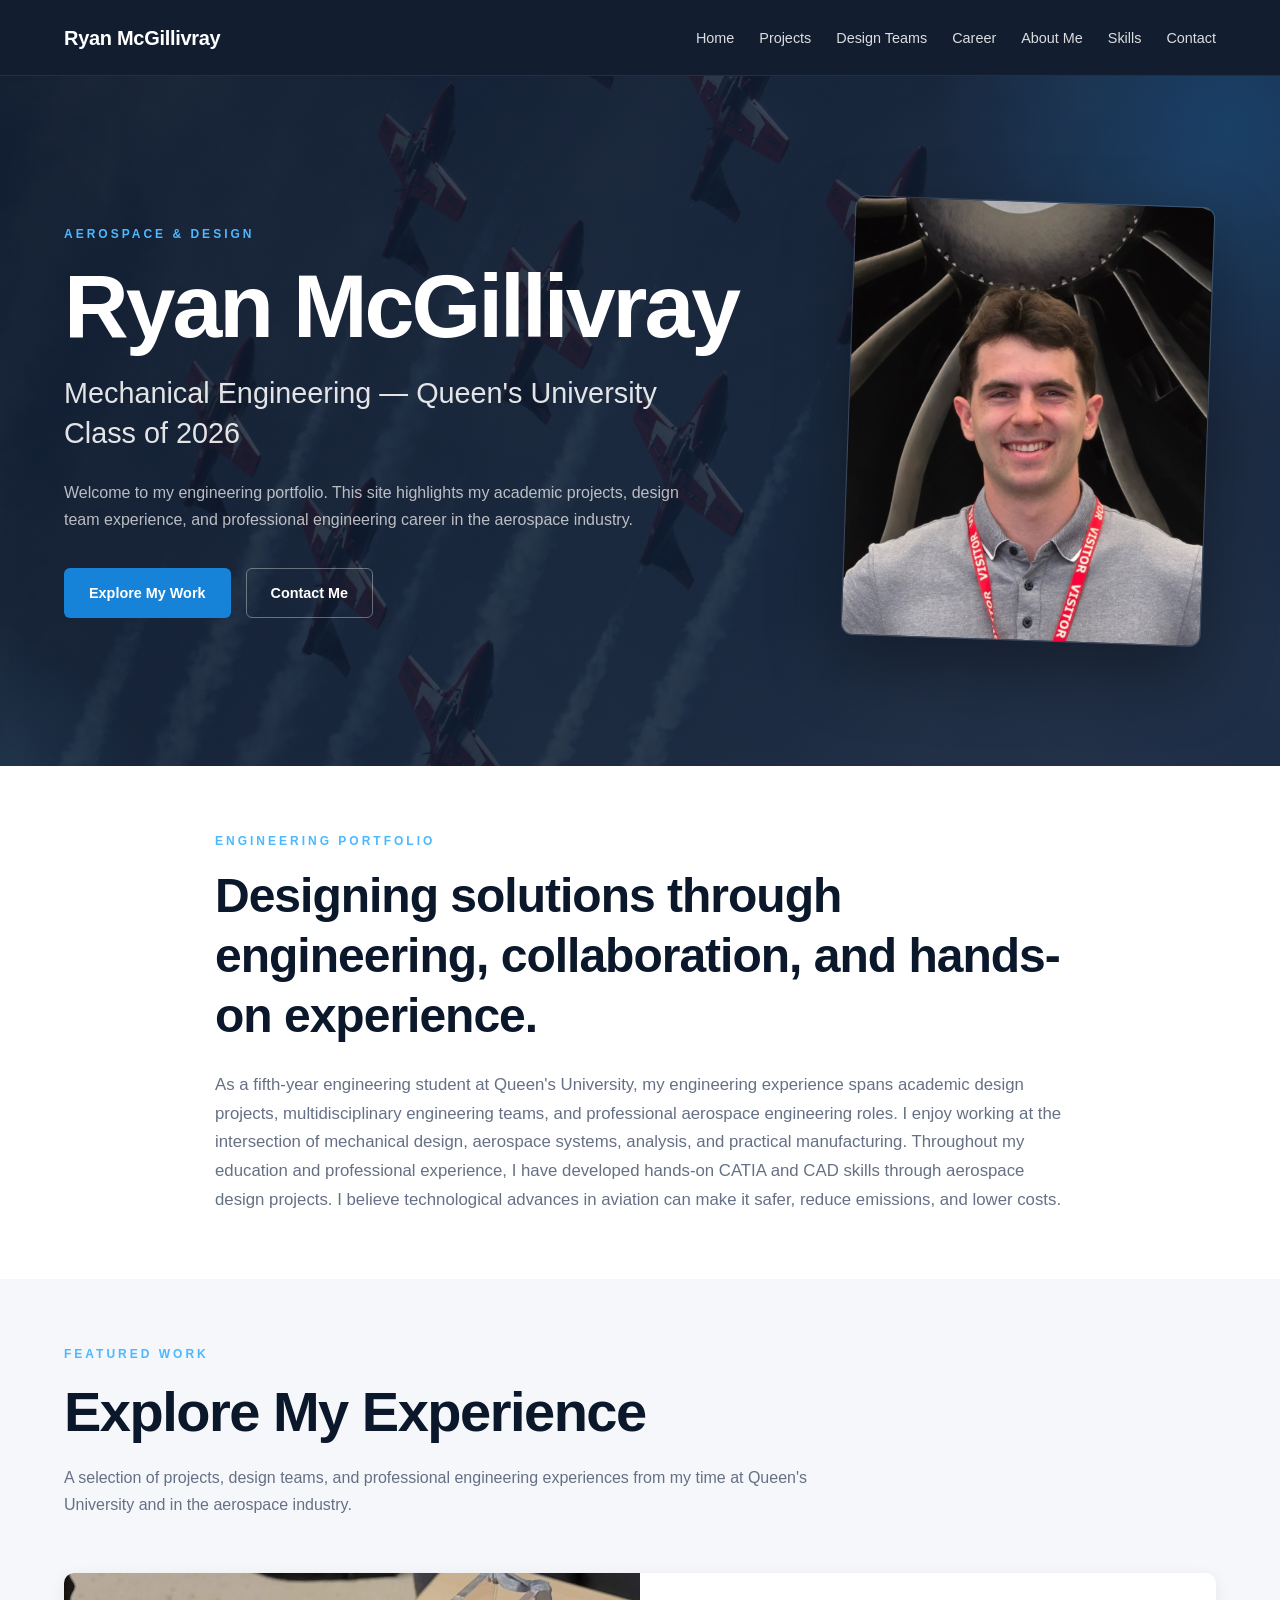
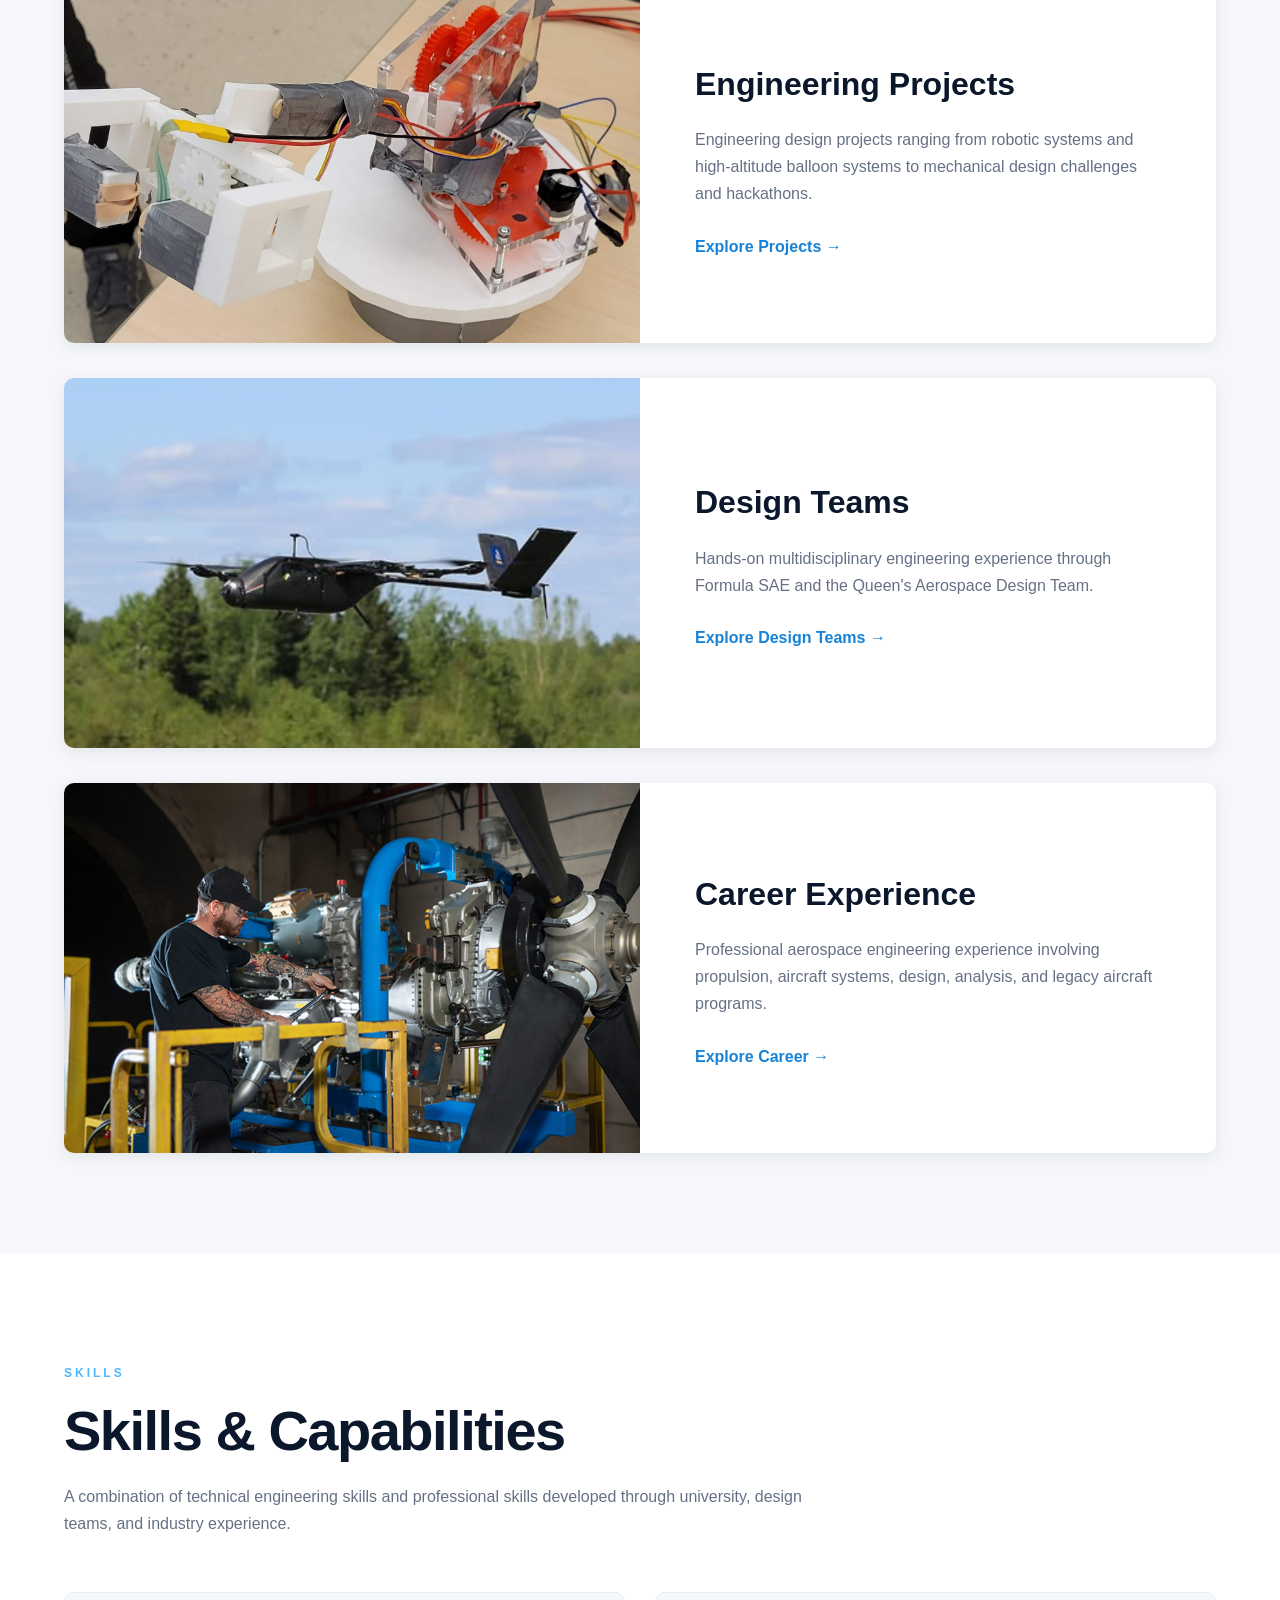
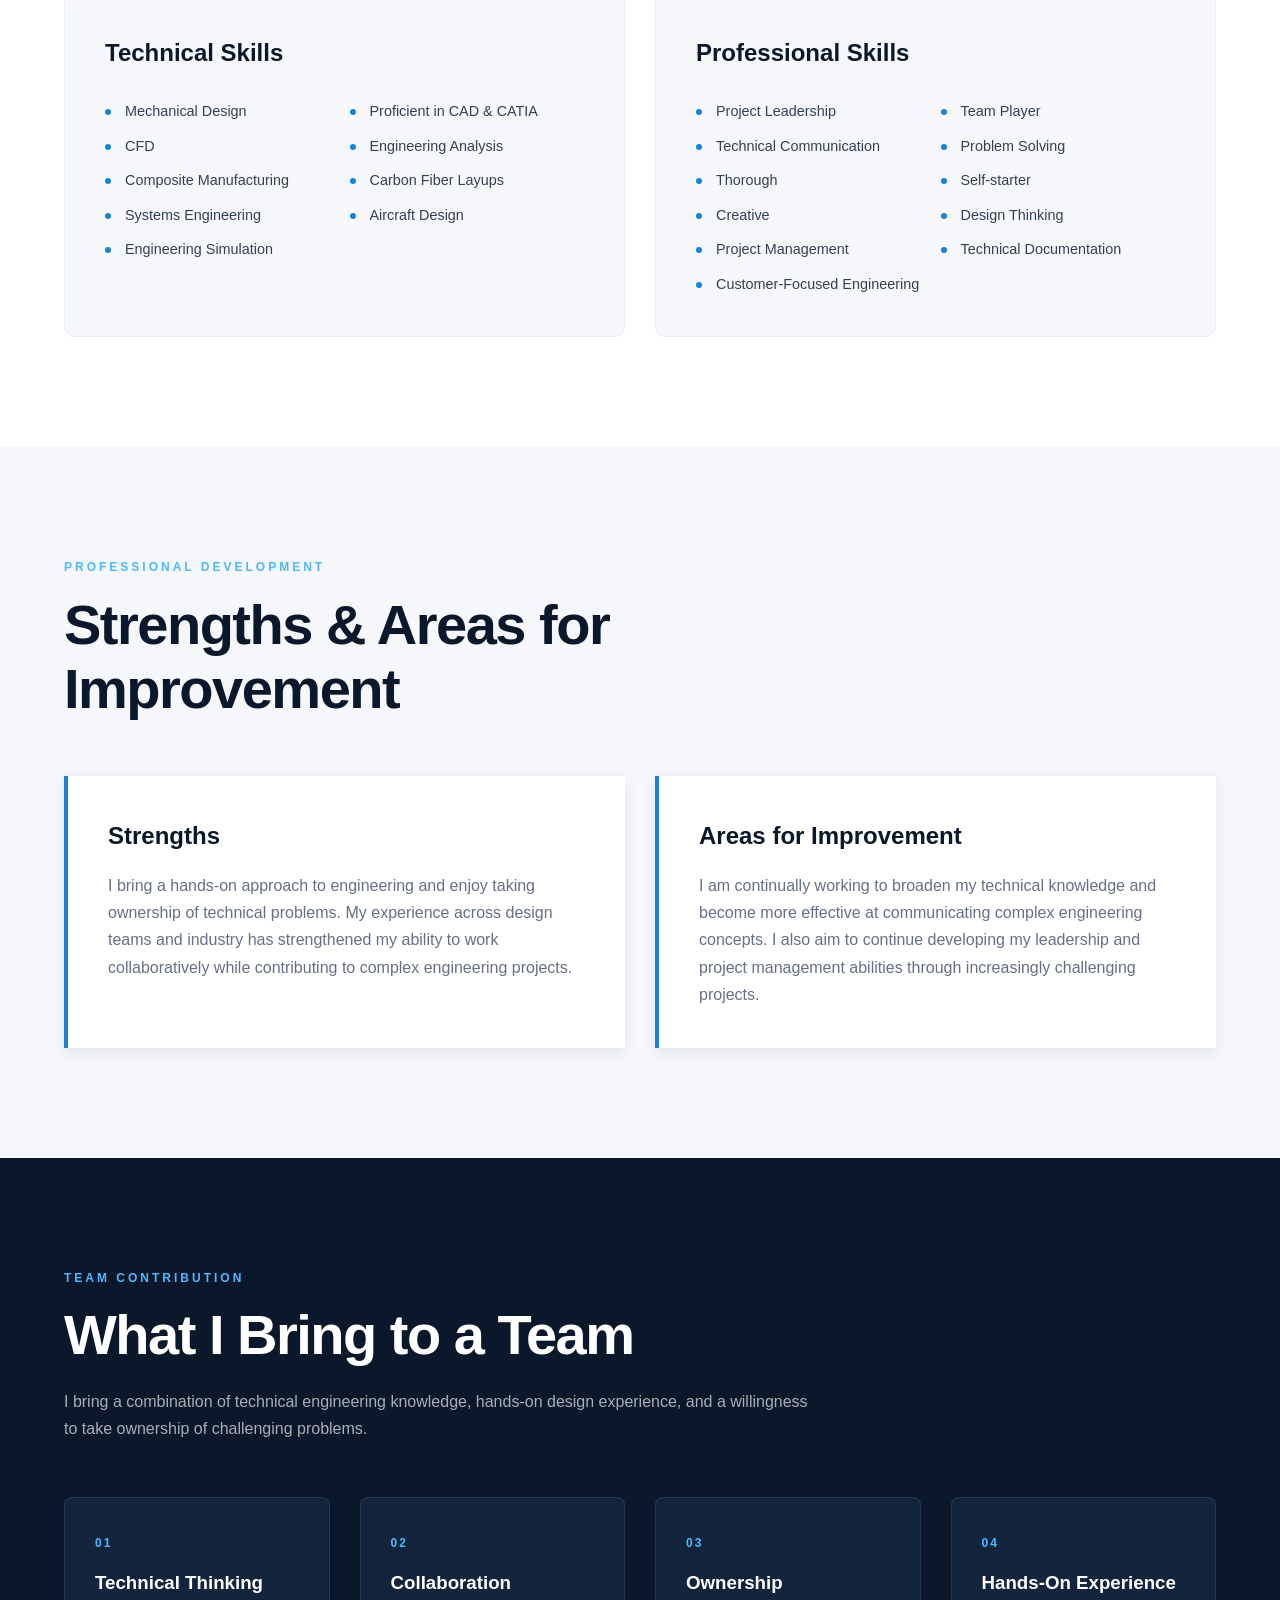
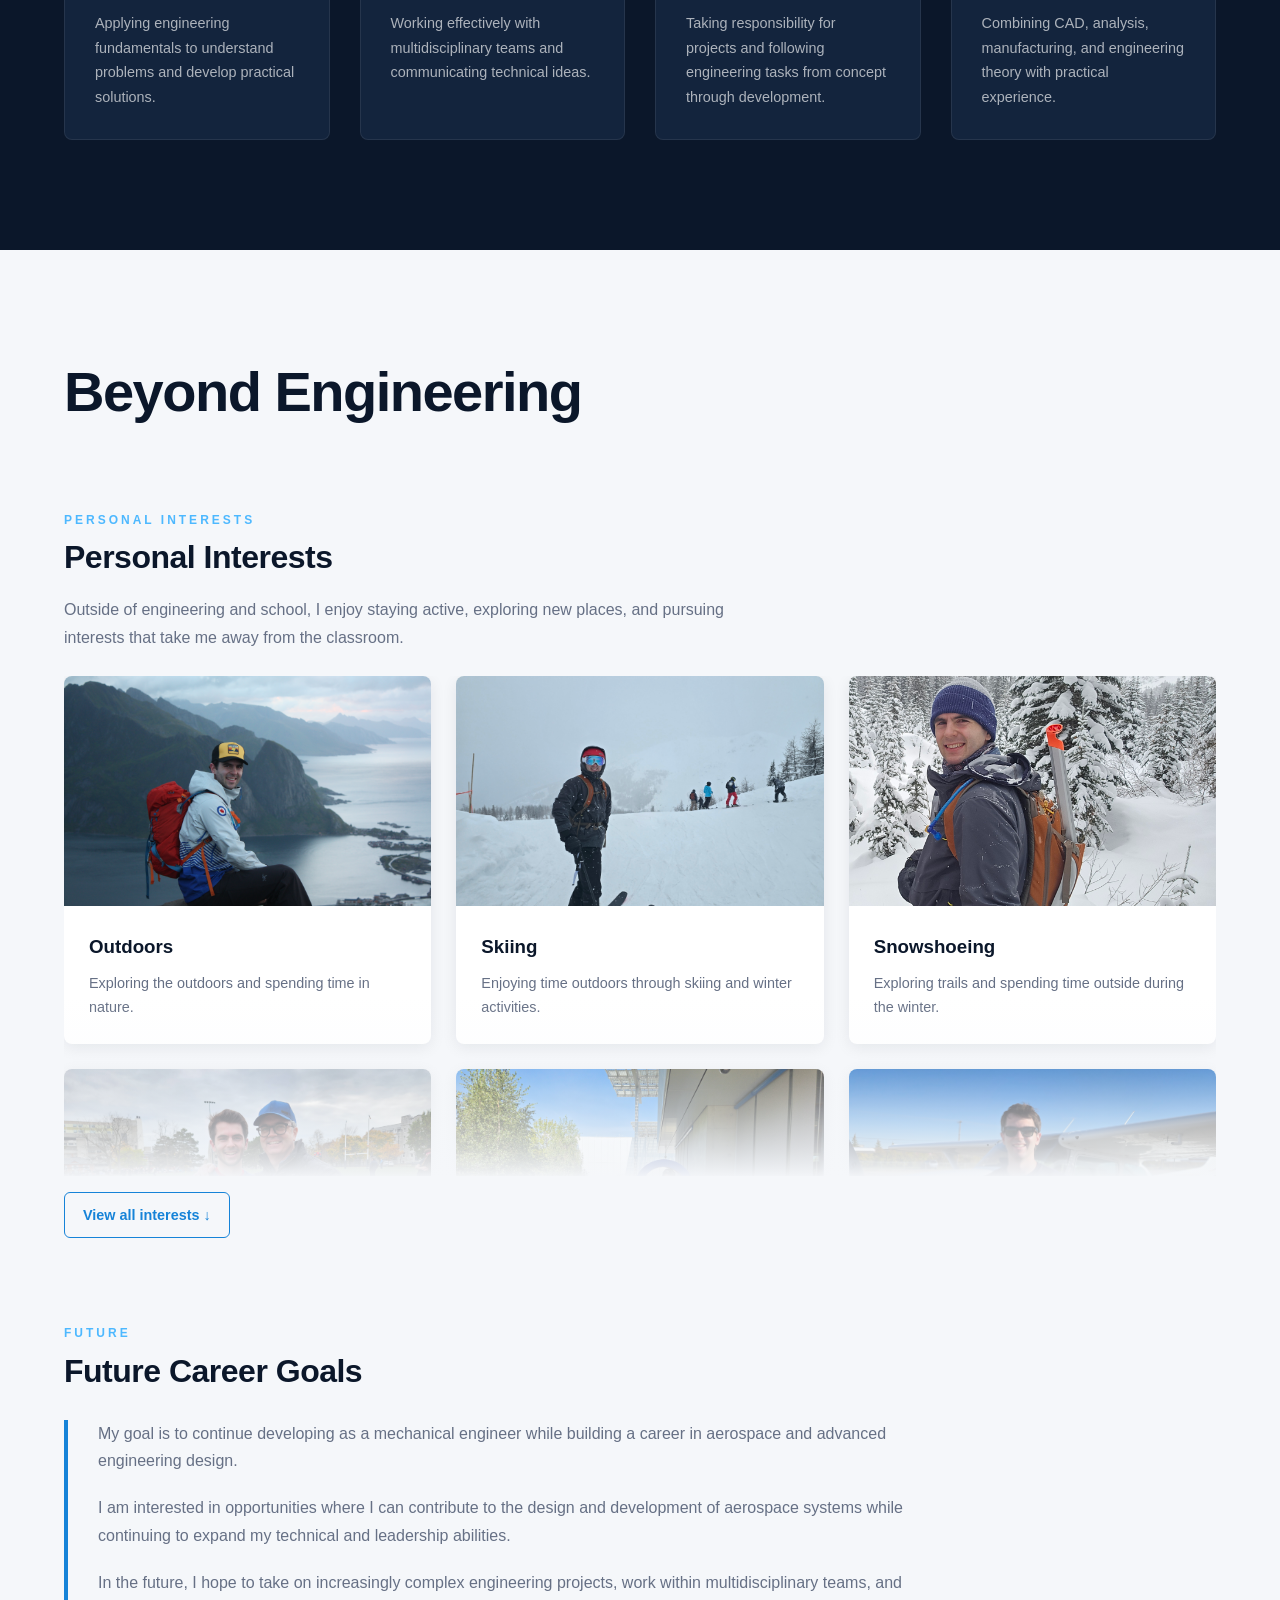
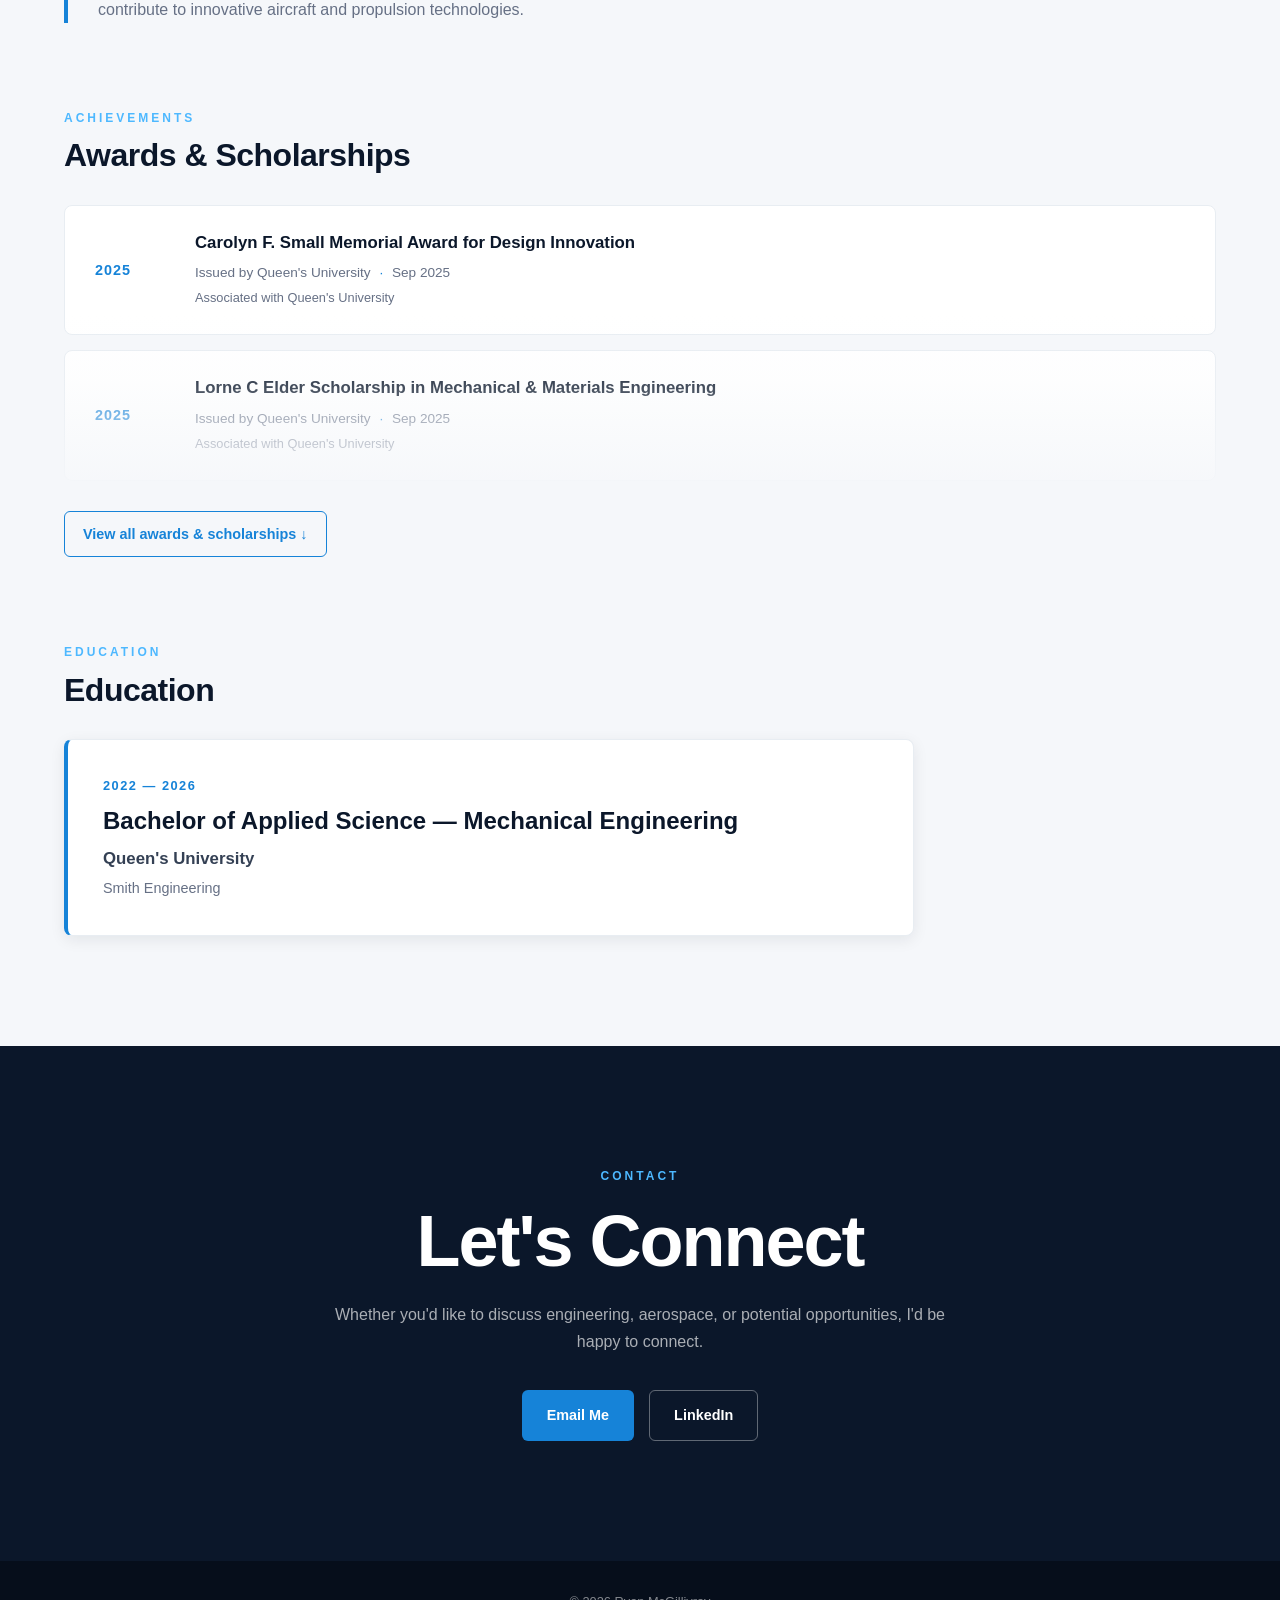
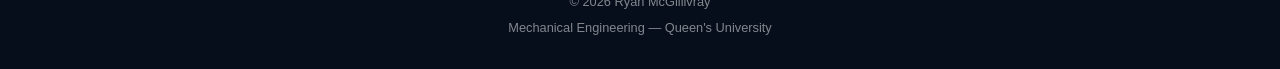
==== commit 6edb312a: "Add dedicated portfolio pages" ====
--- a/index.html
+++ b/index.html
@@ -35,19 +35,25 @@
             <ul class="nav-links">
 
                 <li>
-                    <a href="#projects">
+                    <a href="#home" aria-current="page">
+                        Home
+                    </a>
+                </li>
+
+                <li>
+                    <a href="projects.html">
                         Projects
                     </a>
                 </li>
 
                 <li>
-                    <a href="#design-teams">
+                    <a href="design-teams.html">
                         Design Teams
                     </a>
                 </li>
 
                 <li>
-                    <a href="#career">
+                    <a href="career.html">
                         Career
                     </a>
                 </li>
@@ -119,7 +125,7 @@
                 <div class="hero-buttons">
 
                     <a
-                        href="#projects"
+                        href="projects.html"
                         class="button primary-button"
                     >
                         Explore My Work
@@ -177,12 +183,17 @@
 
             <p>
 
-                My engineering experience spans academic design
-                projects, multidisciplinary engineering teams,
-                and professional aerospace engineering roles.
-                I enjoy working at the intersection of mechanical
-                design, aerospace systems, analysis, and practical
-                manufacturing.
+                As a fifth-year engineering student at Queen's
+                University, my engineering experience spans academic
+                design projects, multidisciplinary engineering teams,
+                and professional aerospace engineering roles. I enjoy
+                working at the intersection of mechanical design,
+                aerospace systems, analysis, and practical
+                manufacturing. Throughout my education and professional
+                experience, I have developed hands-on CATIA and CAD
+                skills through aerospace design projects. I believe
+                technological advances in aviation can make it safer,
+                reduce emissions, and lower costs.
 
             </p>
 
@@ -230,7 +241,7 @@
             <!-- PROJECTS FEATURE -->
 
             <a
-                href="#projects"
+                href="projects.html"
                 class="feature-card"
             >
 
@@ -246,11 +257,6 @@
 
                 <div class="feature-content">
 
-                    <p class="card-number">
-                        01
-                    </p>
-
-
                     <h3>
                         Engineering Projects
                     </h3>
@@ -279,7 +285,7 @@
             <!-- DESIGN TEAMS FEATURE -->
 
             <a
-                href="#design-teams"
+                href="design-teams.html"
                 class="feature-card"
             >
 
@@ -295,11 +301,6 @@
 
                 <div class="feature-content">
 
-                    <p class="card-number">
-                        02
-                    </p>
-
-
                     <h3>
                         Design Teams
                     </h3>
@@ -327,7 +328,7 @@
             <!-- CAREER FEATURE -->
 
             <a
-                href="#career"
+                href="career.html"
                 class="feature-card"
             >
 
@@ -343,11 +344,6 @@
 
                 <div class="feature-content">
 
-                    <p class="card-number">
-                        03
-                    </p>
-
-
                     <h3>
                         Career Experience
                     </h3>
@@ -384,7 +380,7 @@
 
     <section
         id="projects"
-        class="portfolio-section"
+        class="portfolio-section homepage-detail"
     >
 
         <div class="section-container">
@@ -450,6 +446,20 @@
 
                         </p>
 
+
+                        <details class="project-more">
+
+                            <summary>Learn More</summary>
+
+                            <div class="project-more-image">
+                                <img
+                                    src="images/RobotArmTeam.jpg"
+                                    alt="Engineering team working on a robotic arm project"
+                                >
+                            </div>
+
+                        </details>
+
                     </div>
 
                 </article>
@@ -564,12 +574,28 @@
 
                         <p>
 
-                            A collaborative engineering and
-                            technology challenge involving rapid
-                            design, problem solving, and
-                            prototyping.
-
-                        </p>
+                            Placed first in the Queen's Next
+                            Generation of Medical Simulation Hackathon,
+                            hosted by Ingenuity Labs. In a fast-paced
+                            team environment, developed a solution to
+                            help medical professionals better train to
+                            treat spinal injuries.
+
+                        </p>
+
+
+                        <details class="project-more">
+
+                            <summary>Learn More</summary>
+
+                            <div class="project-more-image">
+                                <img
+                                    src="images/NeckCode.jpg"
+                                    alt="NeckCode project at the Queen's Next Generation Hackathon"
+                                >
+                            </div>
+
+                        </details>
 
                     </div>
 
@@ -590,7 +616,7 @@
 
     <section
         id="design-teams"
-        class="portfolio-section dark-section"
+        class="portfolio-section dark-section homepage-detail"
     >
 
         <div class="section-container">
@@ -644,10 +670,10 @@
 
                         <p>
 
-                            Contributed to the aerodynamic
-                            development of a Formula SAE vehicle,
-                            including wing design and composite
-                            manufacturing.
+                            Focused on designing and manufacturing
+                            carbon-fiber aerodynamic components in
+                            CATIA for the Formula SAE car to improve
+                            performance and handling.
 
                         </p>
 
@@ -661,28 +687,39 @@
                                 <ul>
 
                             <li>
-                                Helped design components of the
-                                vehicle's aerodynamic wings.
+                                Designed carbon-fiber aerodynamic
+                                components in CATIA.
                             </li>
 
                             <li>
-                                Performed carbon fiber layups.
+                                Manufactured carbon-fiber aerodynamic
+                                components, including layups.
                             </li>
 
                             <li>
-                                Gained hands-on experience with
-                                composite manufacturing.
+                                Improved vehicle performance and
+                                handling through aerodynamic development.
                             </li>
 
                                 </ul>
 
-                            <div class="team-gallery-images single-image">
+                            <div class="team-gallery-images">
 
                                 <img
                                     src="images/CarbonFiber.jpg"
                                     alt="Carbon fiber manufacturing"
                                 >
 
+                                <img
+                                    src="images/Front Wing.jpg"
+                                    alt="Formula SAE front wing"
+                                >
+
+                                <img
+                                    src="images/FSAE.png"
+                                    alt="Queen's Formula SAE race car"
+                                >
+
                             </div>
 
                             </div>
@@ -722,10 +759,12 @@
 
                         <p>
 
-                            Worked on aerospace design, CAD,
-                            computational analysis, and the
-                            development of a fixed-wing drone
-                            for forest fire hotspot identification.
+                            Developing and optimizing a fixed-wing
+                            drone to identify forest fire hotspots by
+                            using CFD analysis and Queen's Aerospace
+                            Design Team software and code to refine
+                            wing and fuselage shapes and meet
+                            performance requirements.
 
                         </p>
 
@@ -739,22 +778,26 @@
                                 <ul>
 
                             <li>
-                                Helped create an aerostructure
-                                optimizer.
+                                Developing and optimizing a fixed-wing
+                                drone for identifying forest fire hotspots.
                             </li>
 
                             <li>
-                                Developed CAD models for CFD
-                                analysis.
+                                Leveraged CFD analysis and Queen's
+                                Aerospace Design Team software and code
+                                to refine wing and fuselage shapes.
                             </li>
 
                             <li>
-                                Helped develop a fixed-wing drone.
+                                Ensured the design met target
+                                performance requirements.
                             </li>
 
                             <li>
-                                Worked toward applications for
-                                identifying forest fire hotspots.
+                                Collaborated with structural, propulsion,
+                                and electrical sub-teams on internal
+                                structure design, propeller sizing, and
+                                motor selection.
                             </li>
 
                                 </ul>
@@ -771,12 +814,22 @@
                                     alt="Aerospace structural optimization"
                                 >
 
+                                <img
+                                    src="images/QADT Drone.jpg"
+                                    alt="Queen's Aerospace Design Team drone"
+                                >
+
+                                <img
+                                    src="images/QADTBanner.jpg"
+                                    alt="Queen's Aerospace Design Team aircraft at a test field"
+                                >
+
                             </div>
 
                             </div>
 
                             <label class="expand-toggle-label" for="qadt-toggle">
-                                <span class="expand-label">View Queen's Aerospace Design Team project details <span aria-hidden="true">↓</span></span>
+                                <span class="expand-label">Read More <span aria-hidden="true">↓</span></span>
                                 <span class="collapse-label">Show less <span aria-hidden="true">↑</span></span>
                             </label>
 
@@ -802,7 +855,7 @@
 
     <section
         id="career"
-        class="portfolio-section"
+        class="portfolio-section homepage-detail"
     >
 
         <div class="section-container">
@@ -860,20 +913,21 @@
 
 
                         <h3>
-                            Hybrid Electric Propulsion Project
+                            Hybrid Electric Propulsion Systems Integration Intern
                         </h3>
 
 
                         <p class="career-role">
-                            Project Lead — Nacelle-Mounted Heat Exchangers
+                            Montreal, Quebec
                         </p>
 
 
                         <p>
 
-                            Worked on the Hybrid Electric Propulsion
-                            project with responsibility for the
-                            nacelle-mounted heat exchangers.
+                            Responsible PE for testing and integrating
+                            nacelle-mounted heat exchangers, leading
+                            weekly supplier meetings to resolve design
+                            issues and address schedule slips.
 
                         </p>
 
@@ -881,26 +935,44 @@
                         <ul>
 
                             <li>
-                                Led design changes for
-                                nacelle-mounted heat exchangers.
+                                Created flight-test procedures and
+                                helped set safety-of-flight requirements.
                             </li>
 
                             <li>
-                                Helped design cockpit modifications.
+                                Designed parts, built CATIA assemblies,
+                                and managed system installation to
+                                prevent component clashes.
                             </li>
 
                             <li>
-                                Simulated the engine and systems
-                                within the nacelle using CATIA.
+                                Selected and placed flight-test
+                                instrumentation and contributed to
+                                cockpit modifications.
                             </li>
 
                             <li>
-                                Worked with flight instrumentation,
-                                including instrumentation placement
-                                and detection logic.
+                                Participated in high-level design reviews
+                                covering engine installation, aircraft
+                                performance, high-voltage systems, and
+                                structural loads.
                             </li>
 
                         </ul>
+
+
+                        <details class="career-more">
+
+                            <summary>Learn More</summary>
+
+                            <div class="career-more-image">
+                                <img
+                                    src="images/HybridDemonstrator.jpg"
+                                    alt="Hybrid electric propulsion demonstrator"
+                                >
+                            </div>
+
+                        </details>
 
 
                     </div>
@@ -933,20 +1005,21 @@
 
 
                         <h3>
-                            PT6A Project Engineering
+                            PT6A Project Engineering Intern
                         </h3>
 
 
                         <p class="career-role">
-                            Project Engineering Team
+                            Montreal, Quebec
                         </p>
 
 
                         <p>
 
-                            Worked with the PT6A project engineering
-                            team, focusing on customer issues and
-                            engineering support.
+                            Performed engineering tasks related to
+                            in-service PT6A engines, including product
+                            support, improvements, field-event solutions,
+                            and engineering changes.
 
                         </p>
 
@@ -954,18 +1027,19 @@
                         <ul>
 
                             <li>
-                                Investigated and supported
-                                customer issues.
+                                Worked alongside experts on complex
+                                in-service PT6A investigations to determine
+                                root causes and remediation efforts.
                             </li>
 
                             <li>
-                                Worked with project engineering
-                                teams to address technical concerns.
+                                Managed manufacturing follow-up, project
+                                schedules, and cost estimation.
                             </li>
 
                             <li>
-                                Applied engineering problem-solving
-                                to aircraft engine issues.
+                                Developed an internal cost-estimation tool
+                                using past data to predict project budgets.
                             </li>
 
                         </ul>
@@ -1001,21 +1075,20 @@
 
 
                         <h3>
-                            Legacy Part Management
+                            Obsolescence Project Management Intern
                         </h3>
 
 
                         <p class="career-role">
-                            Engineering
+                            Calgary, Alberta
                         </p>
 
 
                         <p>
 
-                            Worked with legacy aircraft components
-                            and engineering data as part of
-                            De Havilland Aircraft of Canada's
-                            engineering organization.
+                            Led the modernization of legacy parts for
+                            the Aerial Firefighter Fleet, consisting of
+                            approximately 165 aircraft.
 
                         </p>
 
@@ -1023,20 +1096,25 @@
                         <ul>
 
                             <li>
-                                Supported legacy aircraft part
-                                management.
+                                Facilitated weekly cross-functional meetings
+                                with engineering, supply chain, and customer
+                                support teams to align actions and accountabilities.
                             </li>
 
                             <li>
-                                Worked with existing engineering
-                                information and aircraft components.
+                                Managed planning and execution of critical
+                                aircraft testing that resulted in successful
+                                product certification.
                             </li>
 
                             <li>
-                                Contributed to maintaining
-                                engineering support for legacy
-                                aircraft.
-
+                                Developed business cases and executive
+                                presentations to support decisions and approvals.
+                            </li>
+
+                            <li>
+                                Analyzed obsolete aircraft-part data to
+                                identify trends and inform strategic planning.
                             </li>
 
                         </ul>
@@ -1072,20 +1150,20 @@
 
 
                         <h3>
-                            Legacy Part Design
+                            Obsolescence Solutions Engineering Intern
                         </h3>
 
 
                         <p class="career-role">
-                            Engineering
+                            Calgary, Alberta
                         </p>
 
 
                         <p>
 
-                            Worked on the design and engineering
-                            support of components for legacy
-                            aircraft.
+                            Solved obsolescence issues across multiple
+                            aircraft by substantiating engineering design
+                            changes and leading cross-functional collaboration.
 
                         </p>
 
@@ -1093,18 +1171,20 @@
                         <ul>
 
                             <li>
-                                Supported legacy aircraft part
-                                design.
+                                Demonstrated project leadership while
+                                collaborating across multidisciplinary teams
+                                on engineering design changes.
                             </li>
 
                             <li>
-                                Applied mechanical engineering
-                                principles to aircraft components.
+                                Developed comprehensive knowledge of
+                                interpreting engineering drawings and
+                                writing reports.
                             </li>
 
                             <li>
-                                Worked within established
-                                aerospace engineering processes.
+                                Acted as the point of contact for planning
+                                and implementing a new ERP system.
                             </li>
 
                         </ul>
@@ -1417,11 +1497,7 @@
                         </li>
 
                         <li>
-                            CAD Modelling
-                        </li>
-
-                        <li>
-                            CATIA
+                            Proficient in CAD &amp; CATIA
                         </li>
 
                         <li>
@@ -1475,7 +1551,7 @@
                         </li>
 
                         <li>
-                            Teamwork
+                            Team Player
                         </li>
 
                         <li>
@@ -1487,11 +1563,19 @@
                         </li>
 
                         <li>
+                            Thorough
+                        </li>
+
+                        <li>
+                            Self-starter
+                        </li>
+
+                        <li>
+                            Creative
+                        </li>
+
+                        <li>
                             Design Thinking
-                        </li>
-
-                        <li>
-                            Collaboration
                         </li>
 
                         <li>
@@ -1504,10 +1588,6 @@
 
                         <li>
                             Customer-Focused Engineering
-                        </li>
-
-                        <li>
-                            Multidisciplinary Collaboration
                         </li>
 
                     </ul>
@@ -1762,18 +1842,9 @@
 
             <div class="section-heading">
 
-                <p class="eyebrow">
-                    ABOUT ME
-                </p>
-
                 <h2>
                     Beyond Engineering
                 </h2>
-
-                <p>
-                    A little more about my interests, career goals,
-                    achievements, and education.
-                </p>
 
             </div>
 
@@ -2179,6 +2250,33 @@
     </footer>
 
 
+    <div
+        id="image-lightbox"
+        class="image-lightbox"
+        role="dialog"
+        aria-modal="true"
+        aria-label="Expanded image"
+        aria-hidden="true"
+    >
+
+        <button
+            class="image-lightbox-close"
+            type="button"
+            aria-label="Close expanded image"
+        >
+            ×
+        </button>
+
+        <img class="image-lightbox-image" src="" alt="">
+
+        <p class="image-lightbox-caption"></p>
+
+    </div>
+
+
+    <script src="script.js"></script>
+
+
 </body>
 
 </html>
--- a/style.css
+++ b/style.css
@@ -227,7 +227,7 @@
 ========================================================= */
 
 .hero {
-    min-height: calc(100vh - 75px);
+    min-height: calc(85vh - 75px);
 
     background:
         linear-gradient(
@@ -487,7 +487,7 @@
 .intro {
     background-color: var(--white);
 
-    padding: 110px 0;
+    padding: 65px 0;
 }
 
 
@@ -530,6 +530,59 @@
 }
 
 
+.homepage-detail {
+    display: none;
+}
+
+
+.back-home-button {
+    display: inline-flex;
+
+    align-items: center;
+
+    min-height: 44px;
+
+    margin-bottom: 34px;
+
+    padding: 10px 18px;
+
+    border: 1px solid var(--blue);
+
+    border-radius: 6px;
+
+    color: var(--blue);
+
+    font-size: 0.9rem;
+
+    font-weight: 700;
+
+    transition: var(--transition);
+}
+
+
+.back-home-button:hover {
+    background-color: var(--blue);
+
+    color: var(--white);
+}
+
+
+.dark-section .back-home-button {
+    border-color: rgba(255, 255, 255, 0.35);
+
+    color: var(--white);
+}
+
+
+.dark-section .back-home-button:hover {
+    border-color: var(--cyan);
+
+    background-color: var(--cyan);
+
+    color: var(--navy);
+}
+
+
 .section-heading {
     max-width: 750px;
 
@@ -563,6 +616,8 @@
 
 .featured-work {
     background-color: var(--off-white);
+
+    padding: 65px 0;
 }
 
 
@@ -715,7 +770,7 @@
 
 
 .project-card > img {
-    height: 230px;
+    height: 280px;
 
     object-fit: cover;
 
@@ -865,7 +920,7 @@
 /* Design team galleries */
 
 .team-gallery {
-    margin-top: 28px;
+    margin: 28px -35px -35px;
 
     border-top: 1px solid rgba(255, 255, 255, 0.16);
 
@@ -874,12 +929,43 @@
 
 
 .team-gallery-preview {
-    max-height: 300px;
-}
-
-
-.team-gallery-preview::after {
+    max-height: 190px;
+
+    padding: 0 35px;
+}
+
+
+.team-gallery .team-gallery-preview::after {
     height: 110px;
+
+    background: linear-gradient(
+        to bottom,
+        rgba(19, 36, 61, 0),
+        rgba(19, 36, 61, 0.2) 35%,
+        rgba(19, 36, 61, 0.72) 72%,
+        rgba(19, 36, 61, 0.98)
+    );
+}
+
+
+.team-gallery-content {
+    display: grid;
+
+    grid-template-columns: minmax(0, 1fr) minmax(0, 1fr);
+
+    align-items: start;
+
+    gap: 28px;
+}
+
+
+.team-gallery-content ul {
+    margin: 0;
+}
+
+
+.team-gallery .expand-toggle-label {
+    margin: 16px 35px 30px;
 }
 
 
@@ -888,9 +974,9 @@
 
     grid-template-columns: repeat(2, 1fr);
 
-    gap: 14px;
-
-    margin-top: 18px;
+    gap: 24px;
+
+    margin-top: 0;
 }
 
 
@@ -902,24 +988,13 @@
 .team-gallery-images img {
     width: 100%;
 
-    height: 210px;
-
-    object-fit: contain;
-
-    background-color: rgba(0, 0, 0, 0.2);
+    height: auto;
 
     border-radius: 8px;
 
-    opacity: 0.88;
+    opacity: 1;
 
     transition: var(--transition);
-}
-
-
-.team-gallery-images img[src="images/QADT Layout.jpg"] {
-    background-color: #f2f2f2;
-
-    opacity: 1;
 }
 
 
@@ -1021,6 +1096,86 @@
 
 .career-content li {
     margin-bottom: 8px;
+}
+
+
+/* Additional project media */
+
+.project-more,
+.career-more {
+    margin-top: 20px;
+
+    padding-top: 16px;
+
+    border-top: 1px solid var(--light-gray);
+}
+
+
+.project-more summary,
+.career-more summary {
+    display: flex;
+
+    align-items: center;
+
+    justify-content: space-between;
+
+    list-style: none;
+
+    color: var(--blue);
+
+    font-size: 0.9rem;
+
+    font-weight: 700;
+
+    cursor: pointer;
+}
+
+
+.project-more summary::-webkit-details-marker,
+.career-more summary::-webkit-details-marker {
+    display: none;
+}
+
+
+.project-more summary::after,
+.career-more summary::after {
+    content: "↓";
+
+    font-size: 1.1rem;
+}
+
+
+.project-more[open] summary::after,
+.career-more[open] summary::after {
+    content: "↑";
+}
+
+
+.project-more-image,
+.career-more-image {
+    margin-top: 16px;
+}
+
+
+.project-more-image img,
+.career-more-image img {
+    width: 100%;
+
+    object-fit: contain;
+
+    background-color: var(--off-white);
+
+    border-radius: 6px;
+}
+
+
+.project-more-image img {
+    height: 180px;
+}
+
+
+.career-more-image img {
+    height: 230px;
 }
 
 
@@ -1720,6 +1875,122 @@
 
 footer p:last-child {
     margin-bottom: 0;
+}
+
+
+/* =========================================================
+   IMAGE VIEWER
+========================================================= */
+
+.image-expandable {
+    cursor: zoom-in;
+}
+
+
+.image-lightbox {
+    position: fixed;
+
+    inset: 0;
+
+    z-index: 2000;
+
+    display: flex;
+
+    flex-direction: column;
+
+    align-items: center;
+
+    justify-content: center;
+
+    gap: 14px;
+
+    padding: 60px 32px 32px;
+
+    background-color: rgba(11, 23, 42, 0.94);
+
+    opacity: 0;
+
+    visibility: hidden;
+
+    pointer-events: none;
+
+    transition: opacity 0.25s ease, visibility 0.25s ease;
+}
+
+
+.image-lightbox.is-open {
+    opacity: 1;
+
+    visibility: visible;
+
+    pointer-events: auto;
+}
+
+
+.image-lightbox-image {
+    width: auto;
+
+    max-width: 100%;
+
+    max-height: calc(100vh - 130px);
+
+    object-fit: contain;
+
+    border-radius: 8px;
+
+    box-shadow: 0 20px 60px rgba(0, 0, 0, 0.45);
+}
+
+
+.image-lightbox-caption {
+    color: rgba(255, 255, 255, 0.8);
+
+    font-size: 0.9rem;
+
+    text-align: center;
+}
+
+
+.image-lightbox-close {
+    position: absolute;
+
+    top: 18px;
+    right: 22px;
+
+    width: 44px;
+
+    height: 44px;
+
+    border: 1px solid rgba(255, 255, 255, 0.35);
+
+    border-radius: 50%;
+
+    background-color: rgba(255, 255, 255, 0.08);
+
+    color: var(--white);
+
+    font-size: 2rem;
+
+    line-height: 1;
+
+    cursor: pointer;
+
+    transition: var(--transition);
+}
+
+
+.image-lightbox-close:hover,
+.image-lightbox-close:focus-visible {
+    border-color: var(--cyan);
+
+    background-color: var(--cyan);
+
+    color: var(--navy);
+}
+
+
+.lightbox-open {
+    overflow: hidden;
 }
 
 
@@ -1952,16 +2223,40 @@
     }
 
 
+    .team-gallery {
+        margin: 28px -28px -28px;
+    }
+
+
+    .team-gallery-preview {
+        max-height: 260px;
+
+        padding: 0 28px;
+    }
+
+
+    .team-gallery-content {
+        grid-template-columns: 1fr;
+
+        gap: 0;
+    }
+
+
+    .team-gallery-images {
+        margin-top: 18px;
+    }
+
+
+    .team-gallery .expand-toggle-label {
+        margin: 16px 28px 26px;
+    }
+
+
     .team-gallery-images {
         grid-template-columns: 1fr;
     }
 
 
-    .team-gallery-images img {
-        height: 250px;
-    }
-
-
     /* Career */
 
     .career-item {
@@ -2083,6 +2378,16 @@
         font-size: 3rem;
 
         letter-spacing: -1px;
+    }
+
+
+    .image-lightbox {
+        padding: 64px 18px 24px;
+    }
+
+
+    .image-lightbox-image {
+        max-height: calc(100vh - 120px);
     }
 
 }
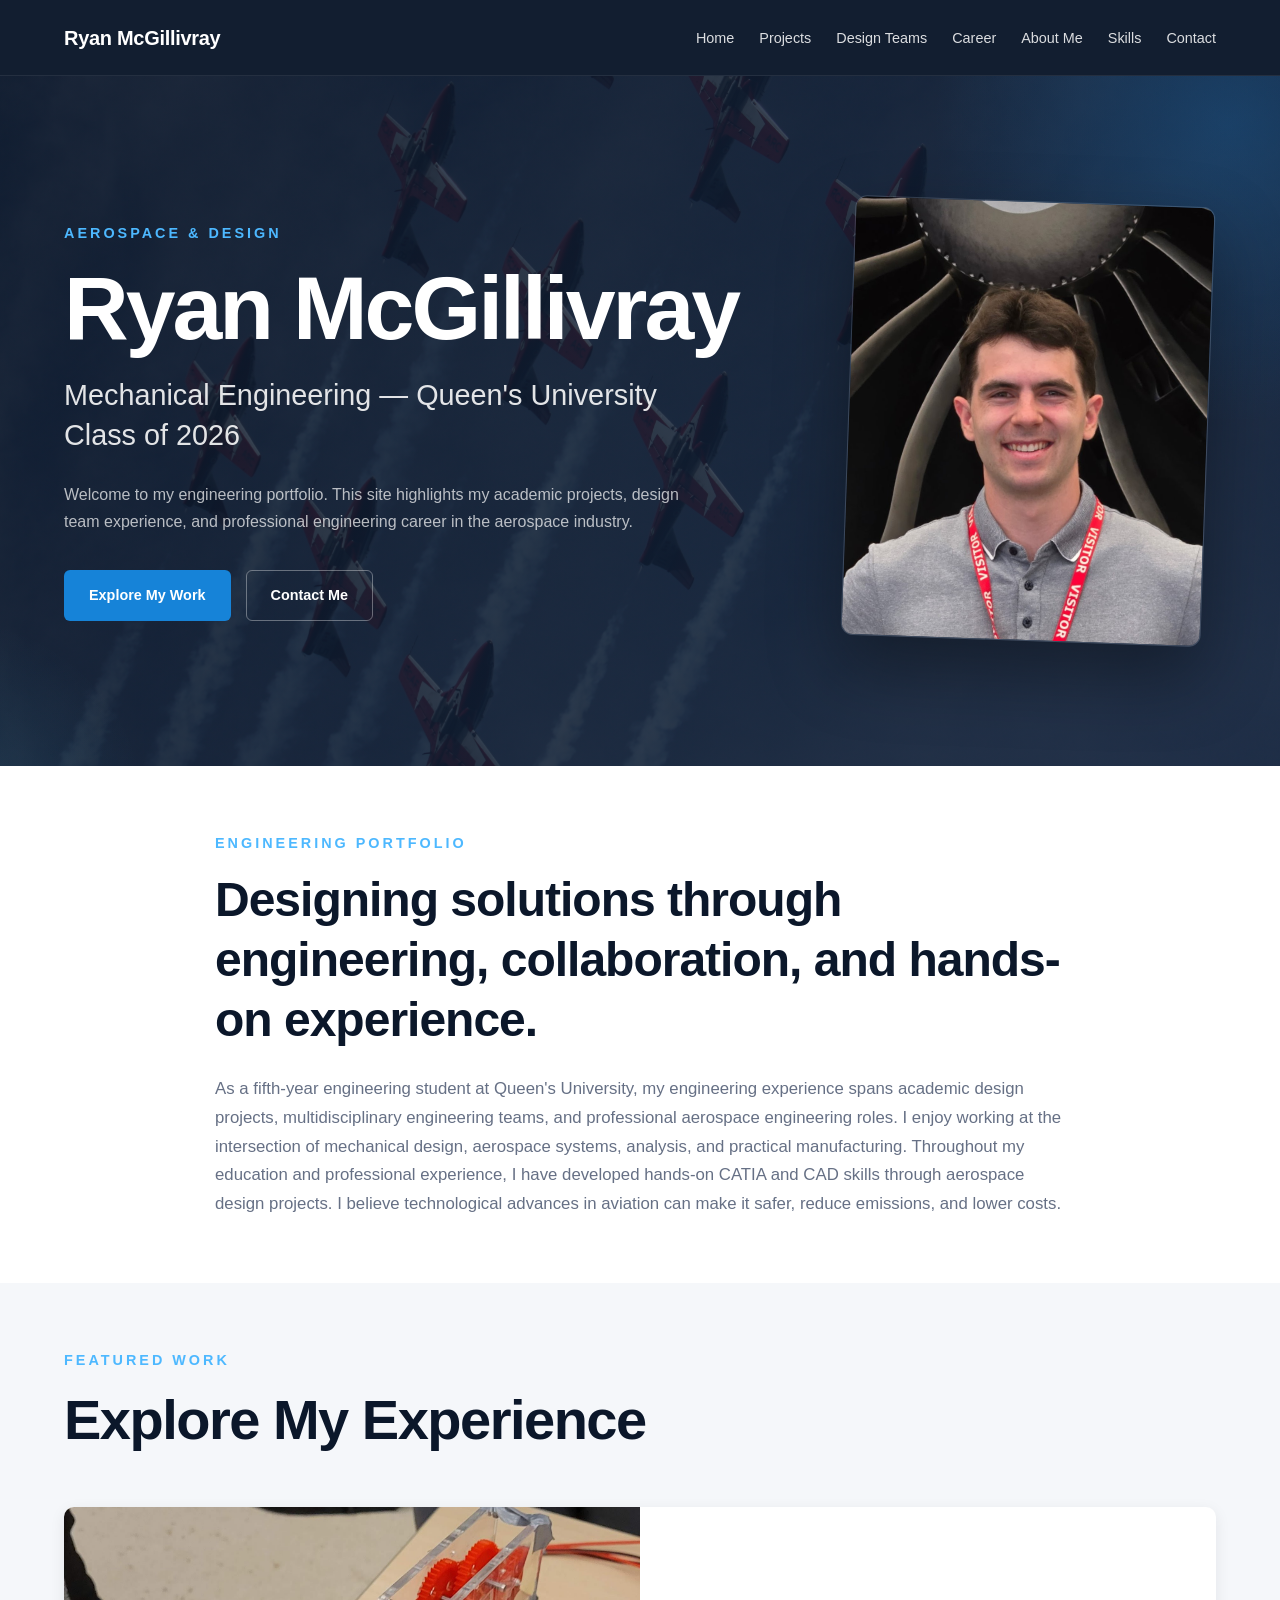
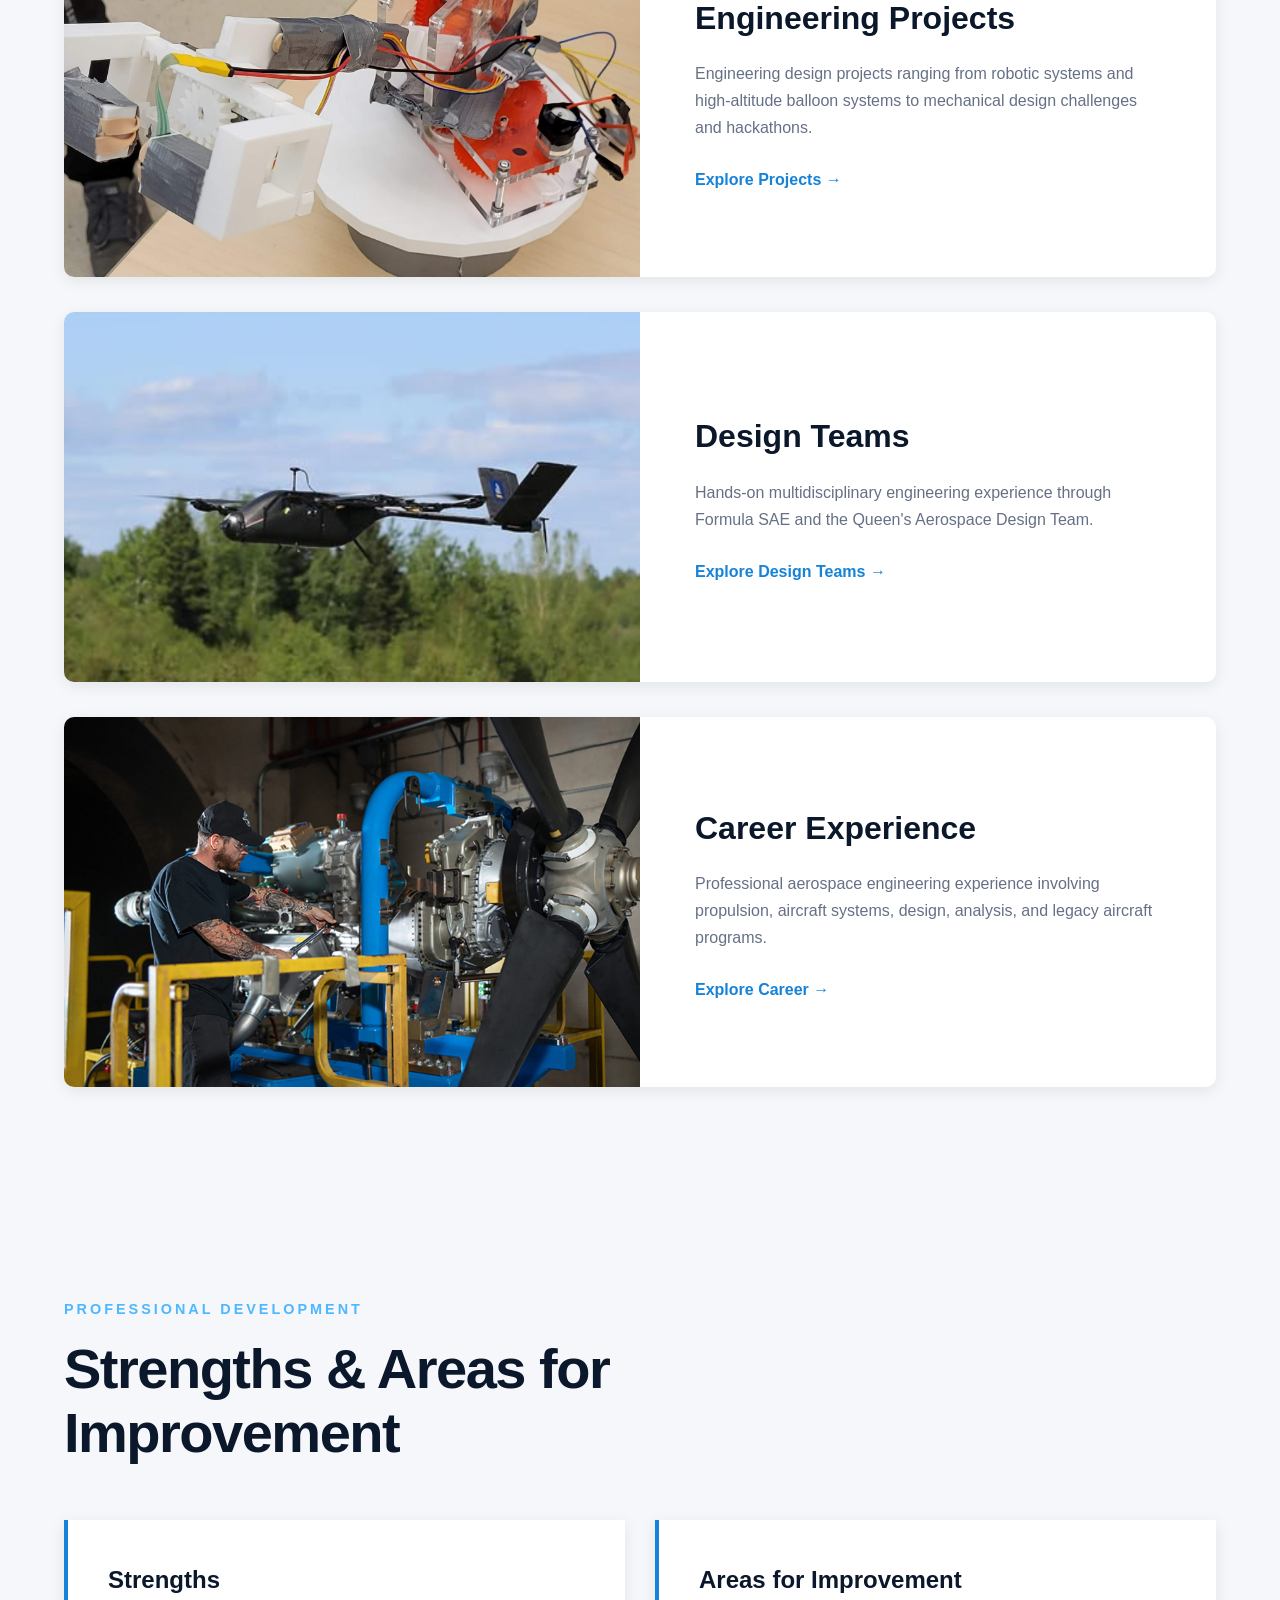
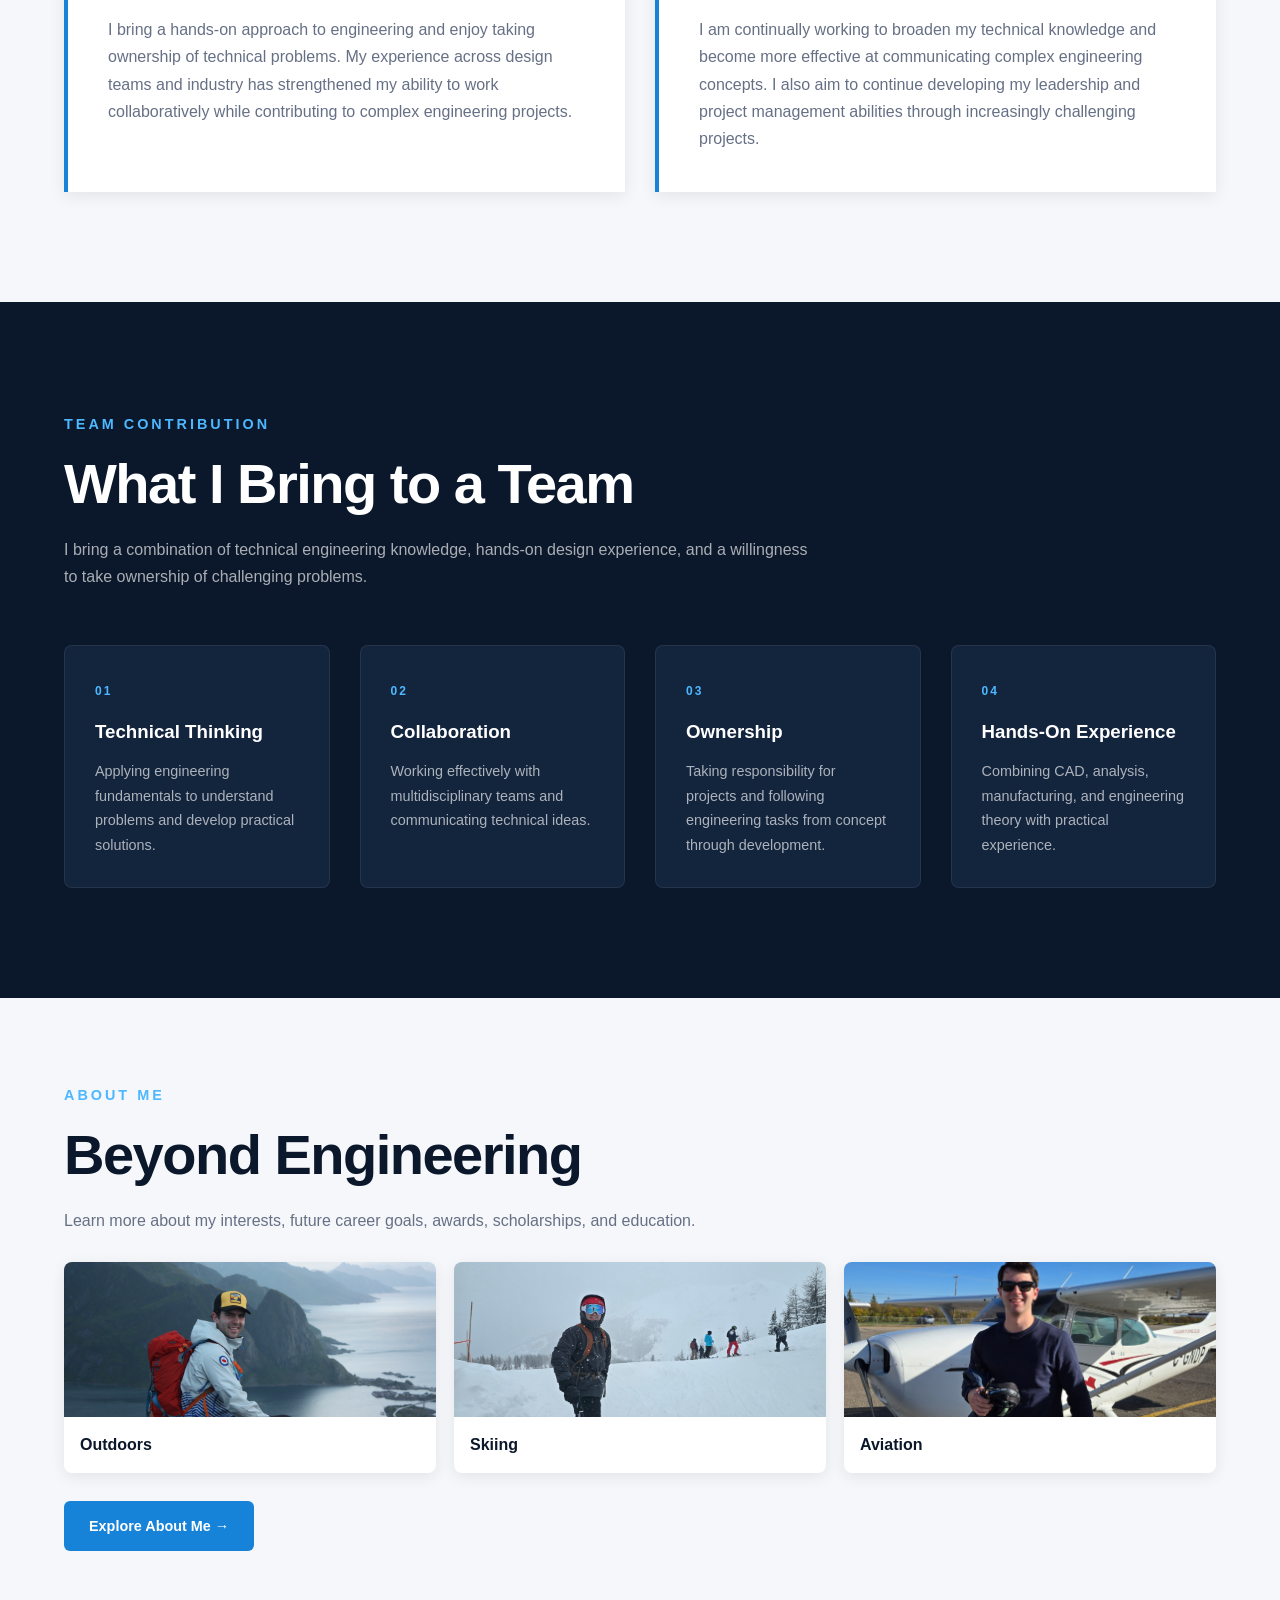
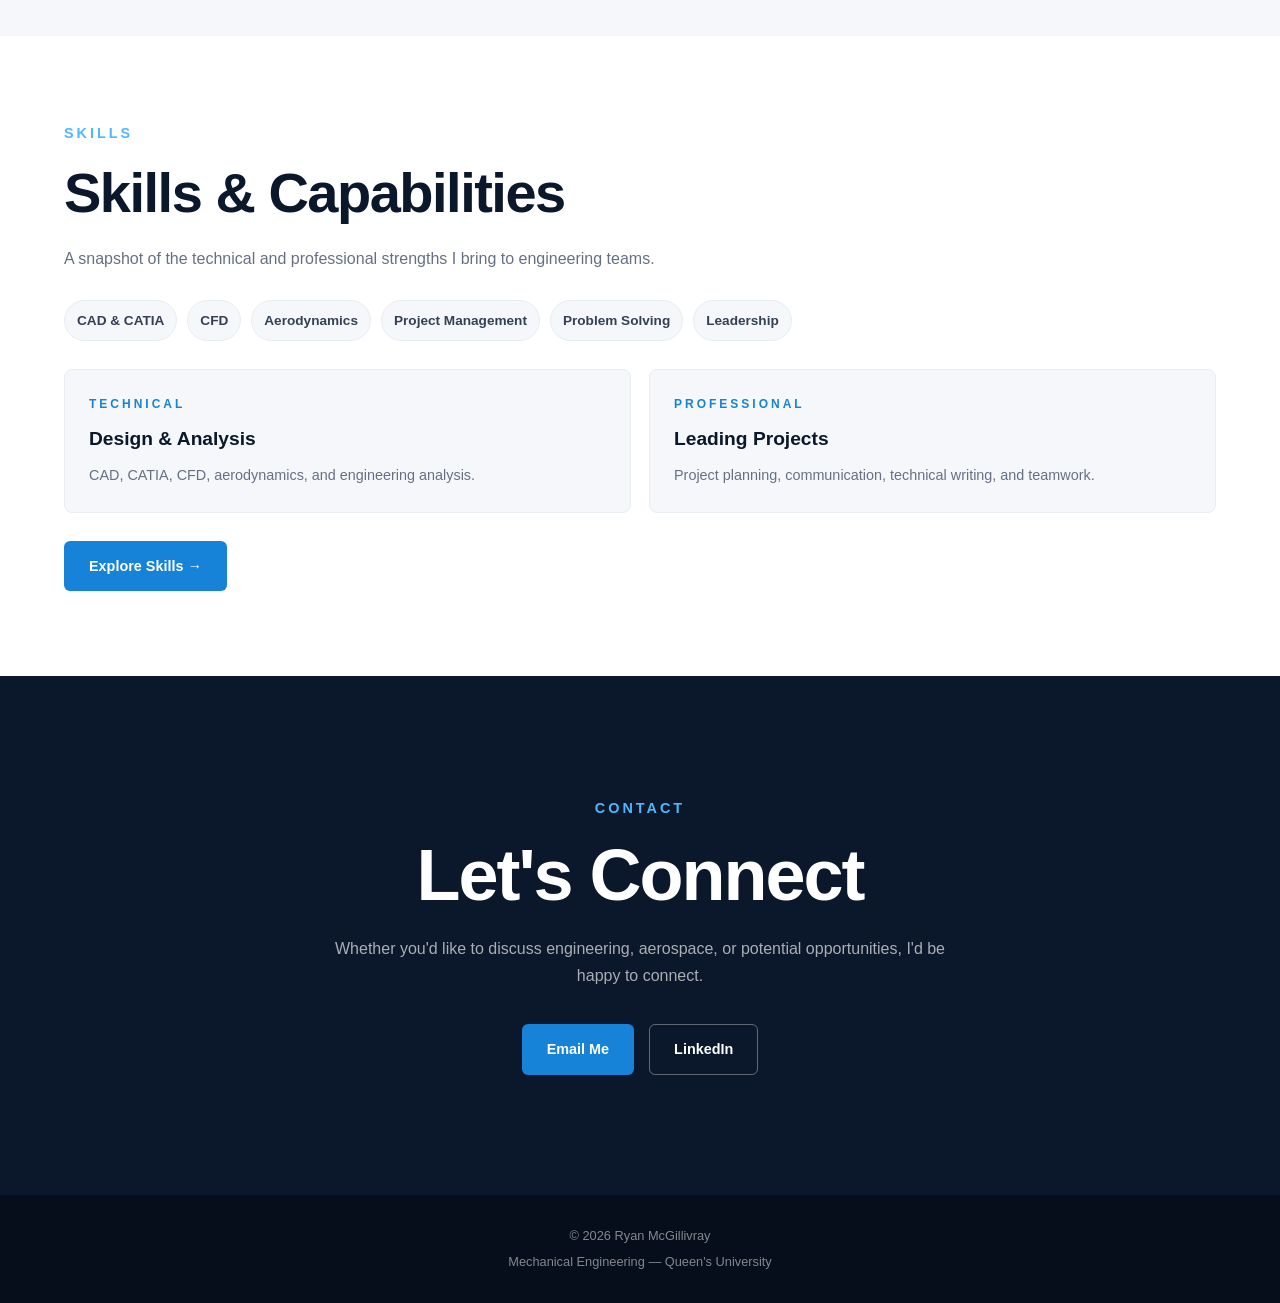
==== commit 347c2015: "Add About and Skills pages" ====
--- a/index.html
+++ b/index.html
@@ -59,13 +59,13 @@
                 </li>
 
                 <li>
-                    <a href="#about">
+                    <a href="about.html">
                         About Me
                     </a>
                 </li>
 
                 <li>
-                    <a href="#skills">
+                    <a href="skills.html">
                         Skills
                     </a>
                 </li>
@@ -225,15 +225,6 @@
                 </h2>
 
 
-                <p>
-
-                    A selection of projects, design teams, and
-                    professional engineering experiences from
-                    my time at Queen's University and in the aerospace industry.
-
-                </p>
-
-
             </div>
 
 
@@ -961,18 +952,12 @@
                         </ul>
 
 
-                        <details class="career-more">
-
-                            <summary>Learn More</summary>
-
-                            <div class="career-more-image">
-                                <img
-                                    src="images/HybridDemonstrator.jpg"
-                                    alt="Hybrid electric propulsion demonstrator"
-                                >
-                            </div>
-
-                        </details>
+                        <div class="career-more-image">
+                            <img
+                                src="images/HybridDemonstrator.jpg"
+                                alt="Hybrid electric propulsion demonstrator"
+                            >
+                        </div>
 
 
                     </div>
@@ -1445,8 +1430,8 @@
     ====================================================== -->
 
     <section
-        id="skills"
-        class="skills-section"
+        id="skills-details"
+        class="skills-section homepage-detail"
     >
 
         <div class="section-container">
@@ -1501,7 +1486,19 @@
                         </li>
 
                         <li>
-                            CFD
+                            Computer-Aided Design (CAD)
+                        </li>
+
+                        <li>
+                            CATIA
+                        </li>
+
+                        <li>
+                            Computational Fluid Dynamics (CFD)
+                        </li>
+
+                        <li>
+                            Aerodynamics
                         </li>
 
                         <li>
@@ -1509,6 +1506,10 @@
                         </li>
 
                         <li>
+                            Data Analysis
+                        </li>
+
+                        <li>
                             Composite Manufacturing
                         </li>
 
@@ -1517,6 +1518,10 @@
                         </li>
 
                         <li>
+                            Aerostructures Manufacturing
+                        </li>
+
+                        <li>
                             Systems Engineering
                         </li>
 
@@ -1526,6 +1531,14 @@
 
                         <li>
                             Engineering Simulation
+                        </li>
+
+                        <li>
+                            Technical Drafting
+                        </li>
+
+                        <li>
+                            Microsoft Office
                         </li>
 
                     </ul>
@@ -1547,7 +1560,7 @@
                     <ul>
 
                         <li>
-                            Project Leadership
+                            Leadership
                         </li>
 
                         <li>
@@ -1555,7 +1568,15 @@
                         </li>
 
                         <li>
-                            Technical Communication
+                            Teamwork
+                        </li>
+
+                        <li>
+                            Communication
+                        </li>
+
+                        <li>
+                            Technical Writing
                         </li>
 
                         <li>
@@ -1563,6 +1584,18 @@
                         </li>
 
                         <li>
+                            Creative Problem Solving
+                        </li>
+
+                        <li>
+                            Public Speaking
+                        </li>
+
+                        <li>
+                            Community Engagement
+                        </li>
+
+                        <li>
                             Thorough
                         </li>
 
@@ -1571,6 +1604,14 @@
                         </li>
 
                         <li>
+                            Reliability
+                        </li>
+
+                        <li>
+                            Analytical
+                        </li>
+
+                        <li>
                             Creative
                         </li>
 
@@ -1583,11 +1624,15 @@
                         </li>
 
                         <li>
+                            Project Planning
+                        </li>
+
+                        <li>
+                            Business Analysis
+                        </li>
+
+                        <li>
                             Technical Documentation
-                        </li>
-
-                        <li>
-                            Customer-Focused Engineering
                         </li>
 
                     </ul>
@@ -1832,11 +1877,69 @@
 
 
 
+    <section id="about" class="home-preview-section">
+        <div class="section-container">
+            <div class="section-heading">
+                <p class="eyebrow">ABOUT ME</p>
+                <h2>Beyond Engineering</h2>
+                <p>Learn more about my interests, future career goals, awards, scholarships, and education.</p>
+            </div>
+            <div class="home-interest-preview">
+                <article>
+                    <img src="images/Mountain.JPG" alt="Mountain landscape">
+                    <h3>Outdoors</h3>
+                </article>
+                <article>
+                    <img src="images/Skiing.jpg" alt="Skiing">
+                    <h3>Skiing</h3>
+                </article>
+                <article>
+                    <img src="images/Plane.jpg" alt="Aircraft and aviation">
+                    <h3>Aviation</h3>
+                </article>
+            </div>
+            <a href="about.html" class="button primary-button">Explore About Me →</a>
+        </div>
+    </section>
+
+
+    <section id="skills" class="home-preview-section home-preview-section-alt">
+        <div class="section-container">
+            <div class="section-heading">
+                <p class="eyebrow">SKILLS</p>
+                <h2>Skills &amp; Capabilities</h2>
+                <p>A snapshot of the technical and professional strengths I bring to engineering teams.</p>
+            </div>
+            <div class="home-skill-preview" aria-label="Featured skills">
+                <span>CAD &amp; CATIA</span>
+                <span>CFD</span>
+                <span>Aerodynamics</span>
+                <span>Project Management</span>
+                <span>Problem Solving</span>
+                <span>Leadership</span>
+            </div>
+            <div class="home-skills-preview-grid">
+                <article>
+                    <p class="eyebrow">TECHNICAL</p>
+                    <h3>Design &amp; Analysis</h3>
+                    <p>CAD, CATIA, CFD, aerodynamics, and engineering analysis.</p>
+                </article>
+                <article>
+                    <p class="eyebrow">PROFESSIONAL</p>
+                    <h3>Leading Projects</h3>
+                    <p>Project planning, communication, technical writing, and teamwork.</p>
+                </article>
+            </div>
+            <a href="skills.html" class="button primary-button">Explore Skills →</a>
+        </div>
+    </section>
+
+
     <!-- =====================================================
          ABOUT ME
     ====================================================== -->
 
-    <section id="about" class="about-section">
+    <section id="about-details" class="about-section homepage-detail">
 
         <div class="section-container">
 
--- a/style.css
+++ b/style.css
@@ -327,7 +327,7 @@
 .eyebrow {
     color: var(--blue-light);
 
-    font-size: 0.75rem;
+    font-size: 0.9rem;
 
     font-weight: 700;
 
@@ -532,6 +532,138 @@
 
 .homepage-detail {
     display: none;
+}
+
+
+.home-preview-section {
+    padding: 85px 0;
+
+    background-color: var(--off-white);
+}
+
+
+.home-preview-section-alt {
+    background-color: var(--white);
+}
+
+
+.home-preview-section .section-heading {
+    margin-bottom: 28px;
+}
+
+
+.home-interest-preview,
+.home-skills-preview-grid {
+    display: grid;
+
+    grid-template-columns: repeat(3, 1fr);
+
+    gap: 18px;
+
+    margin-bottom: 28px;
+}
+
+
+.home-interest-preview article {
+    overflow: hidden;
+
+    border-radius: 8px;
+
+    background-color: var(--white);
+
+    box-shadow: var(--shadow-small);
+}
+
+
+.home-interest-preview img {
+    width: 100%;
+
+    height: 155px;
+
+    object-fit: cover;
+}
+
+
+.home-interest-preview h3 {
+    padding: 14px 16px;
+
+    color: var(--navy);
+
+    font-size: 1rem;
+}
+
+
+.home-skills-preview-grid {
+    grid-template-columns: repeat(2, 1fr);
+}
+
+
+.home-skills-preview-grid article {
+    padding: 24px;
+
+    border: 1px solid var(--light-gray);
+
+    border-radius: 8px;
+
+    background-color: var(--off-white);
+}
+
+
+.home-skills-preview-grid .eyebrow {
+    margin-bottom: 8px;
+
+    color: var(--blue);
+
+    font-size: 0.75rem;
+}
+
+
+.home-skills-preview-grid h3 {
+    margin-bottom: 8px;
+
+    color: var(--navy);
+
+    font-size: 1.2rem;
+}
+
+
+.home-skills-preview-grid p:last-child {
+    color: var(--gray);
+
+    font-size: 0.9rem;
+}
+
+
+.home-skill-preview {
+    display: flex;
+
+    flex-wrap: wrap;
+
+    gap: 10px;
+
+    margin: 0 0 28px;
+}
+
+
+.home-skill-preview span {
+    padding: 8px 12px;
+
+    border: 1px solid var(--light-gray);
+
+    border-radius: 999px;
+
+    background-color: var(--white);
+
+    color: var(--dark-gray);
+
+    font-size: 0.85rem;
+
+    font-weight: 600;
+}
+
+
+.home-preview-section-alt .home-skill-preview span {
+    background-color: var(--off-white);
 }
 
 
@@ -2172,6 +2304,17 @@
     }
 
 
+    .home-preview-section {
+        padding: 65px 0;
+    }
+
+
+    .home-interest-preview,
+    .home-skills-preview-grid {
+        grid-template-columns: 1fr;
+    }
+
+
     .section-heading {
         margin-bottom: 40px;
     }
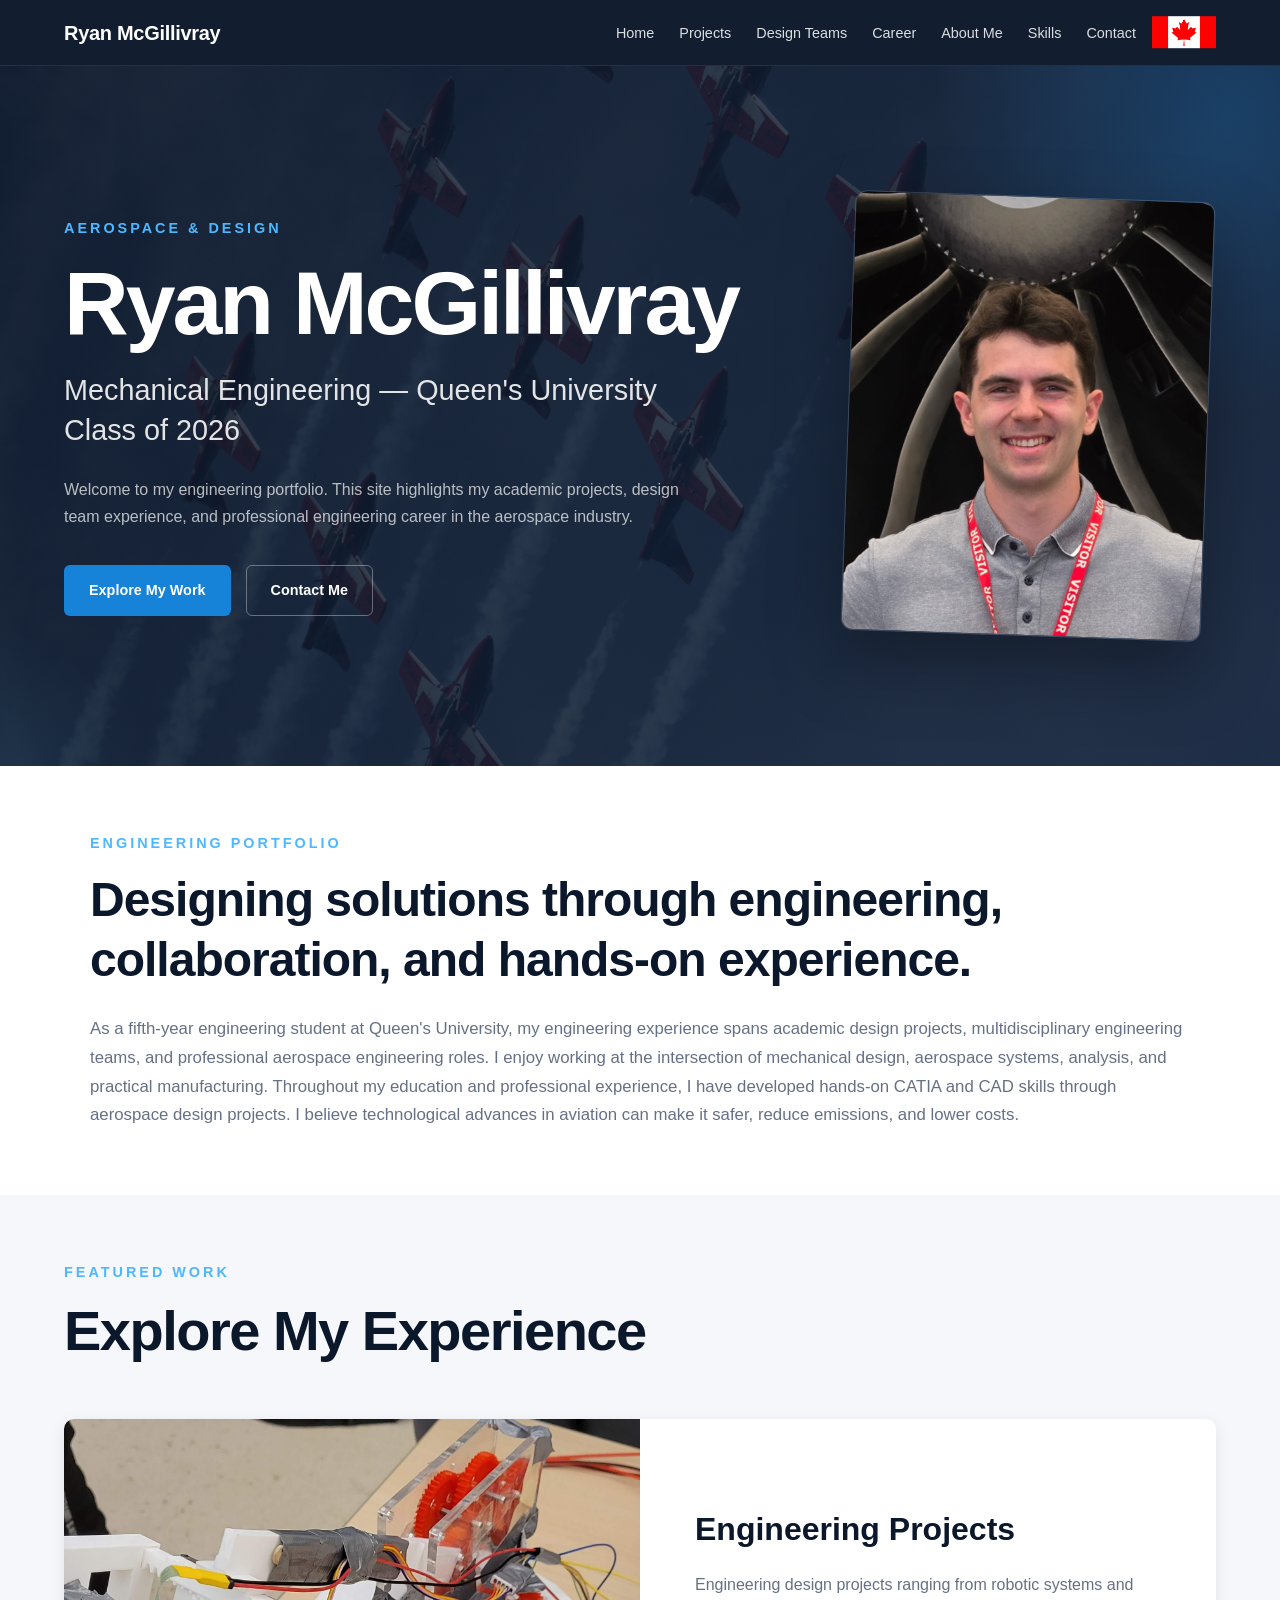
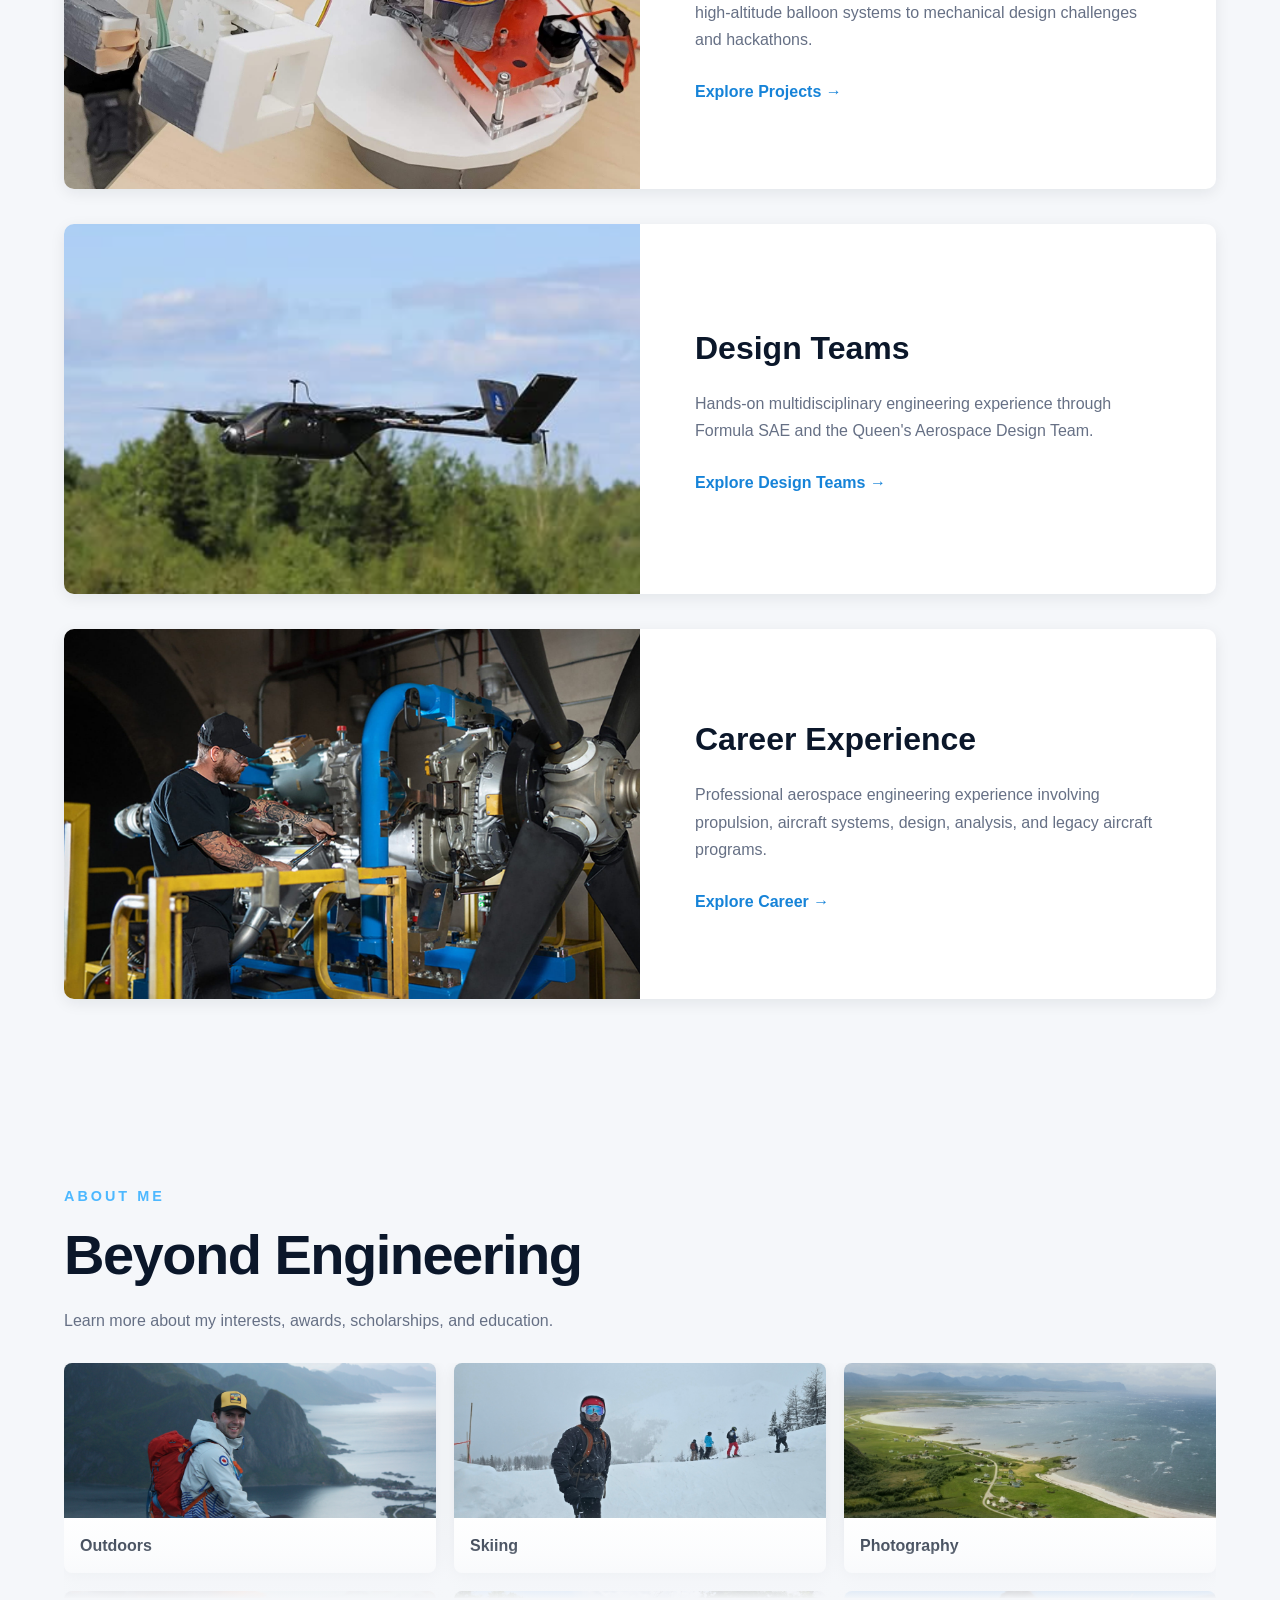
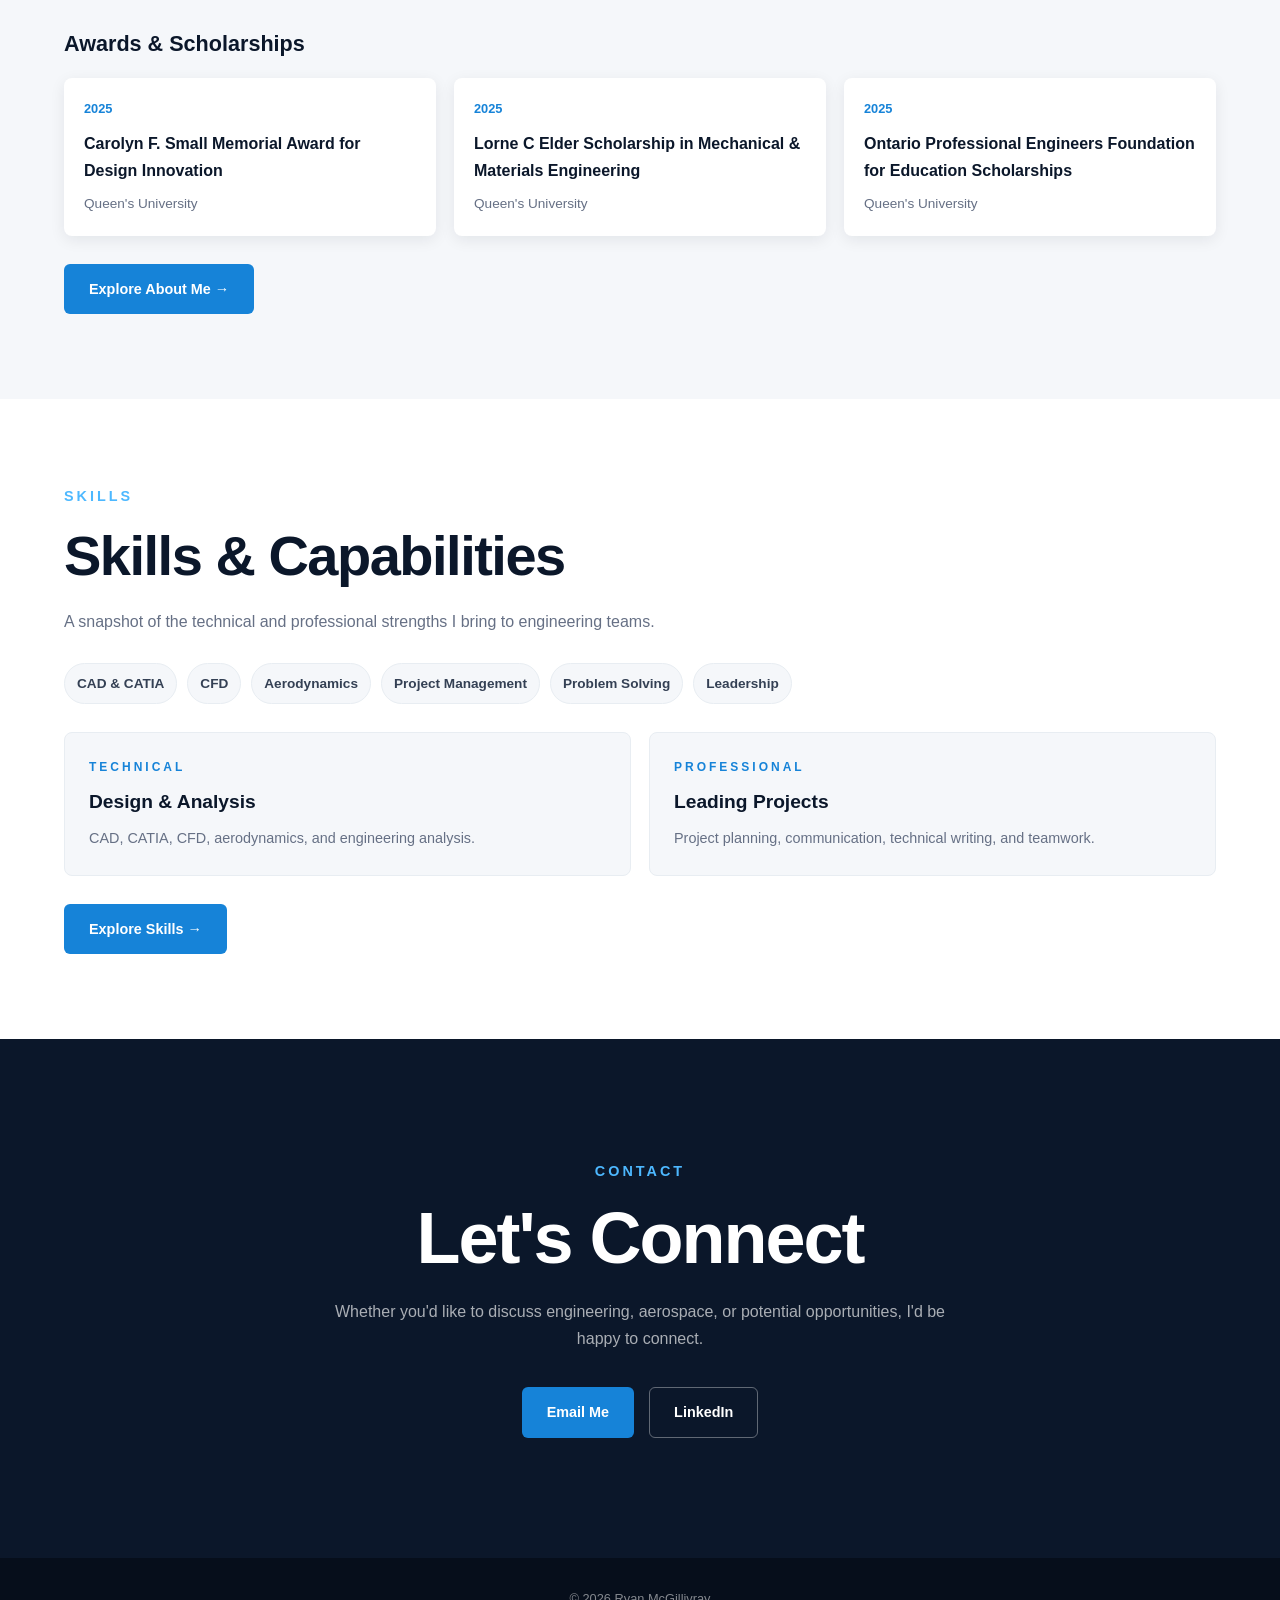
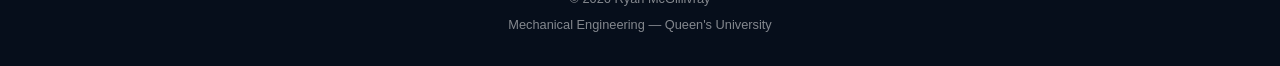
==== commit ed715011: "Refine portfolio pages and navigation" ====
--- a/index.html
+++ b/index.html
@@ -125,7 +125,7 @@
                 <div class="hero-buttons">
 
                     <a
-                        href="projects.html"
+                        href="#experience"
                         class="button primary-button"
                     >
                         Explore My Work
@@ -208,7 +208,7 @@
          FEATURED WORK
     ====================================================== -->
 
-    <section class="featured-work">
+    <section id="experience" class="featured-work">
 
         <div class="section-container">
 
@@ -1246,14 +1246,6 @@
                         </h3>
 
 
-                        <p>
-
-                            Exploring the outdoors and spending
-                            time in nature.
-
-                        </p>
-
-
                     </div>
 
                 </div>
@@ -1277,43 +1269,73 @@
                         </h3>
 
 
-                        <p>
-
-                            Enjoying time outdoors through
-                            skiing and winter activities.
-
-                        </p>
-
-
-                    </div>
-
-                </div>
-
-
-
-                <!-- SNOWSHOEING -->
+                    </div>
+
+                </div>
+
+
+
+                <!-- CAMPING -->
 
                 <div class="interest-card">
 
                     <img
-                        src="images/Snowshoe.jpg"
-                        alt="Snowshoeing"
+                        src="images/Camping.jpg"
+                        alt="Camping"
                     >
 
 
                     <div>
 
                         <h3>
-                            Snowshoeing
+                            Camping
                         </h3>
 
 
-                        <p>
-
-                            Exploring trails and spending time
-                            outside during the winter.
-
-                        </p>
+                    </div>
+
+                </div>
+
+
+
+                <!-- FISHING -->
+
+                <div class="interest-card">
+
+                    <img
+                        src="images/Fishing.jpg"
+                        alt="Fishing"
+                    >
+
+
+                    <div>
+
+                        <h3>
+                            Fishing
+                        </h3>
+
+
+                    </div>
+
+                </div>
+
+
+
+                <!-- PHOTOGRAPHY -->
+
+                <div class="interest-card">
+
+                    <img
+                        src="images/photography.JPG"
+                        alt="Photography"
+                    >
+
+
+                    <div>
+
+                        <h3>
+                            Photography
+                        </h3>
 
 
                     </div>
@@ -1339,14 +1361,6 @@
                         </h3>
 
 
-                        <p>
-
-                            Staying active and building teamwork
-                            through sport.
-
-                        </p>
-
-
                     </div>
 
                 </div>
@@ -1370,15 +1384,6 @@
                         </h3>
 
 
-                        <p>
-
-                            An interest in engineering, science,
-                            technology, and exploring major
-                            research facilities.
-
-                        </p>
-
-
                     </div>
 
                 </div>
@@ -1402,15 +1407,6 @@
                         </h3>
 
 
-                        <p>
-
-                            A personal interest in aviation that
-                            connects closely with my passion for
-                            aerospace engineering.
-
-                        </p>
-
-
                     </div>
 
                 </div>
@@ -1654,7 +1650,7 @@
          STRENGTHS & AREAS FOR IMPROVEMENT
     ====================================================== -->
 
-    <section class="strengths-section">
+    <section class="strengths-section homepage-detail">
 
         <div class="section-container">
 
@@ -1736,7 +1732,7 @@
          WHAT I BRING TO A TEAM
     ====================================================== -->
 
-    <section class="team-contribution dark-section">
+    <section class="team-contribution dark-section homepage-detail">
 
         <div class="section-container">
 
@@ -1882,7 +1878,7 @@
             <div class="section-heading">
                 <p class="eyebrow">ABOUT ME</p>
                 <h2>Beyond Engineering</h2>
-                <p>Learn more about my interests, future career goals, awards, scholarships, and education.</p>
+                <p>Learn more about my interests, awards, scholarships, and education.</p>
             </div>
             <div class="home-interest-preview">
                 <article>
@@ -1894,8 +1890,38 @@
                     <h3>Skiing</h3>
                 </article>
                 <article>
+                    <img src="images/photography.JPG" alt="Photography">
+                    <h3>Photography</h3>
+                </article>
+                <article>
+                    <img src="images/Camping.jpg" alt="Camping">
+                    <h3>Camping</h3>
+                </article>
+                <article>
+                    <img src="images/Fishing.jpg" alt="Fishing">
+                    <h3>Fishing</h3>
+                </article>
+                <article>
                     <img src="images/Plane.jpg" alt="Aircraft and aviation">
                     <h3>Aviation</h3>
+                </article>
+            </div>
+            <h3 class="home-preview-subheading">Awards &amp; Scholarships</h3>
+            <div class="home-awards-preview">
+                <article>
+                    <span>2025</span>
+                    <h3>Carolyn F. Small Memorial Award for Design Innovation</h3>
+                    <p>Queen's University</p>
+                </article>
+                <article>
+                    <span>2025</span>
+                    <h3>Lorne C Elder Scholarship in Mechanical &amp; Materials Engineering</h3>
+                    <p>Queen's University</p>
+                </article>
+                <article>
+                    <span>2025</span>
+                    <h3>Ontario Professional Engineers Foundation for Education Scholarships</h3>
+                    <p>Queen's University</p>
                 </article>
             </div>
             <a href="about.html" class="button primary-button">Explore About Me →</a>
@@ -1980,7 +2006,6 @@
                         <img src="images/Mountain.JPG" alt="Mountain landscape">
                         <div>
                             <h3>Outdoors</h3>
-                            <p>Exploring the outdoors and spending time in nature.</p>
                         </div>
                     </div>
 
@@ -1988,15 +2013,27 @@
                         <img src="images/Skiing.jpg" alt="Skiing">
                         <div>
                             <h3>Skiing</h3>
-                            <p>Enjoying time outdoors through skiing and winter activities.</p>
                         </div>
                     </div>
 
                     <div class="interest-card">
-                        <img src="images/Snowshoe.jpg" alt="Snowshoeing">
+                        <img src="images/Camping.jpg" alt="Camping">
                         <div>
-                            <h3>Snowshoeing</h3>
-                            <p>Exploring trails and spending time outside during the winter.</p>
+                            <h3>Camping</h3>
+                        </div>
+                    </div>
+
+                    <div class="interest-card">
+                        <img src="images/Fishing.jpg" alt="Fishing">
+                        <div>
+                            <h3>Fishing</h3>
+                        </div>
+                    </div>
+
+                    <div class="interest-card">
+                        <img src="images/photography.JPG" alt="Photography">
+                        <div>
+                            <h3>Photography</h3>
                         </div>
                     </div>
 
@@ -2004,7 +2041,6 @@
                         <img src="images/Rugby.jpg" alt="Rugby">
                         <div>
                             <h3>Rugby</h3>
-                            <p>Staying active and building teamwork through sport.</p>
                         </div>
                     </div>
 
@@ -2012,7 +2048,6 @@
                         <img src="images/CERN.jpg" alt="CERN">
                         <div>
                             <h3>Engineering &amp; Science</h3>
-                            <p>An interest in engineering, science, technology, and exploring major research facilities.</p>
                         </div>
                     </div>
 
@@ -2020,7 +2055,6 @@
                         <img src="images/Plane.jpg" alt="Aircraft and aviation">
                         <div>
                             <h3>Aviation</h3>
-                            <p>A personal interest in aviation that connects closely with my passion for aerospace engineering.</p>
                         </div>
                     </div>
 
--- a/style.css
+++ b/style.css
@@ -140,7 +140,9 @@
 
     margin: 0 auto;
 
-    min-height: 75px;
+    position: relative;
+
+    min-height: 65px;
 
     display: flex;
 
@@ -149,6 +151,24 @@
     align-items: center;
 
     gap: 30px;
+
+    padding-right: 80px;
+}
+
+
+.nav-container::after {
+    content: "";
+
+    position: absolute;
+    top: 50%;
+    right: 0;
+
+    width: 4rem;
+    height: 2.85rem;
+
+    background: url("images/flag.png") center / contain no-repeat;
+
+    transform: translateY(-50%);
 }
 
 
@@ -227,7 +247,7 @@
 ========================================================= */
 
 .hero {
-    min-height: calc(85vh - 75px);
+    min-height: calc(85vh - 65px);
 
     background:
         linear-gradient(
@@ -492,7 +512,7 @@
 
 
 .intro .section-container {
-    max-width: 850px;
+    max-width: 1100px;
 }
 
 
@@ -564,6 +584,36 @@
 }
 
 
+.home-interest-preview {
+    position: relative;
+
+    max-height: 235px;
+
+    overflow: hidden;
+}
+
+
+.home-interest-preview::after {
+    content: "";
+
+    position: absolute;
+    right: 0;
+    bottom: 0;
+    left: 0;
+
+    height: 90px;
+
+    background: linear-gradient(
+        to bottom,
+        rgba(245, 247, 250, 0),
+        rgba(245, 247, 250, 0.3) 45%,
+        rgba(245, 247, 250, 0.98)
+    );
+
+    pointer-events: none;
+}
+
+
 .home-interest-preview article {
     overflow: hidden;
 
@@ -590,6 +640,68 @@
     color: var(--navy);
 
     font-size: 1rem;
+}
+
+
+.home-preview-subheading {
+    margin-bottom: 16px;
+
+    color: var(--navy);
+
+    font-size: 1.35rem;
+}
+
+
+.home-awards-preview {
+    display: grid;
+
+    grid-template-columns: repeat(3, 1fr);
+
+    gap: 18px;
+
+    margin-bottom: 28px;
+}
+
+
+.home-awards-preview article {
+    min-height: 155px;
+
+    padding: 20px;
+
+    border-radius: 8px;
+
+    background-color: var(--white);
+
+    box-shadow: var(--shadow-small);
+}
+
+
+.home-awards-preview span {
+    display: block;
+
+    margin-bottom: 10px;
+
+    color: var(--blue);
+
+    font-size: 0.8rem;
+
+    font-weight: 700;
+}
+
+
+.home-awards-preview h3 {
+    margin-bottom: 8px;
+
+    color: var(--navy);
+
+    font-size: 1rem;
+}
+
+
+.home-awards-preview p {
+    color: var(--gray);
+
+    font-size: 0.85rem;
 }
 
 
@@ -871,14 +983,17 @@
 .project-grid {
     display: grid;
 
-    grid-template-columns:
-        repeat(4, 1fr);
-
-    gap: 25px;
+    grid-template-columns: repeat(2, minmax(0, 1fr));
+
+    gap: 32px;
 }
 
 
 .project-card {
+    display: flex;
+
+    flex-direction: column;
+
     background-color: var(--off-white);
 
     border-radius: 8px;
@@ -902,7 +1017,7 @@
 
 
 .project-card > img {
-    height: 280px;
+    height: 320px;
 
     object-fit: cover;
 
@@ -917,7 +1032,9 @@
 
 
 .project-content {
-    padding: 25px;
+    flex: 1;
+
+    padding: 30px;
 }
 
 
@@ -949,6 +1066,22 @@
     color: var(--gray);
 
     font-size: 0.9rem;
+}
+
+
+.project-content ul {
+    margin: 16px 0 0;
+
+    padding-left: 20px;
+
+    color: var(--gray);
+
+    font-size: 0.9rem;
+}
+
+
+.project-content li + li {
+    margin-top: 8px;
 }
 
 
@@ -1302,7 +1435,7 @@
 
 
 .project-more-image img {
-    height: 180px;
+    height: 240px;
 }
 
 
@@ -2167,6 +2300,15 @@
         flex-direction: column;
 
         padding: 18px 0;
+
+        gap: 18px;
+    }
+
+
+    .nav-container::after {
+        top: 22px;
+
+        transform: none;
     }
 
 
@@ -2250,6 +2392,8 @@
 
     .nav-container {
         padding: 20px 0;
+
+        gap: 20px;
     }
 
 
@@ -2310,7 +2454,8 @@
 
 
     .home-interest-preview,
-    .home-skills-preview-grid {
+    .home-skills-preview-grid,
+    .home-awards-preview {
         grid-template-columns: 1fr;
     }
 
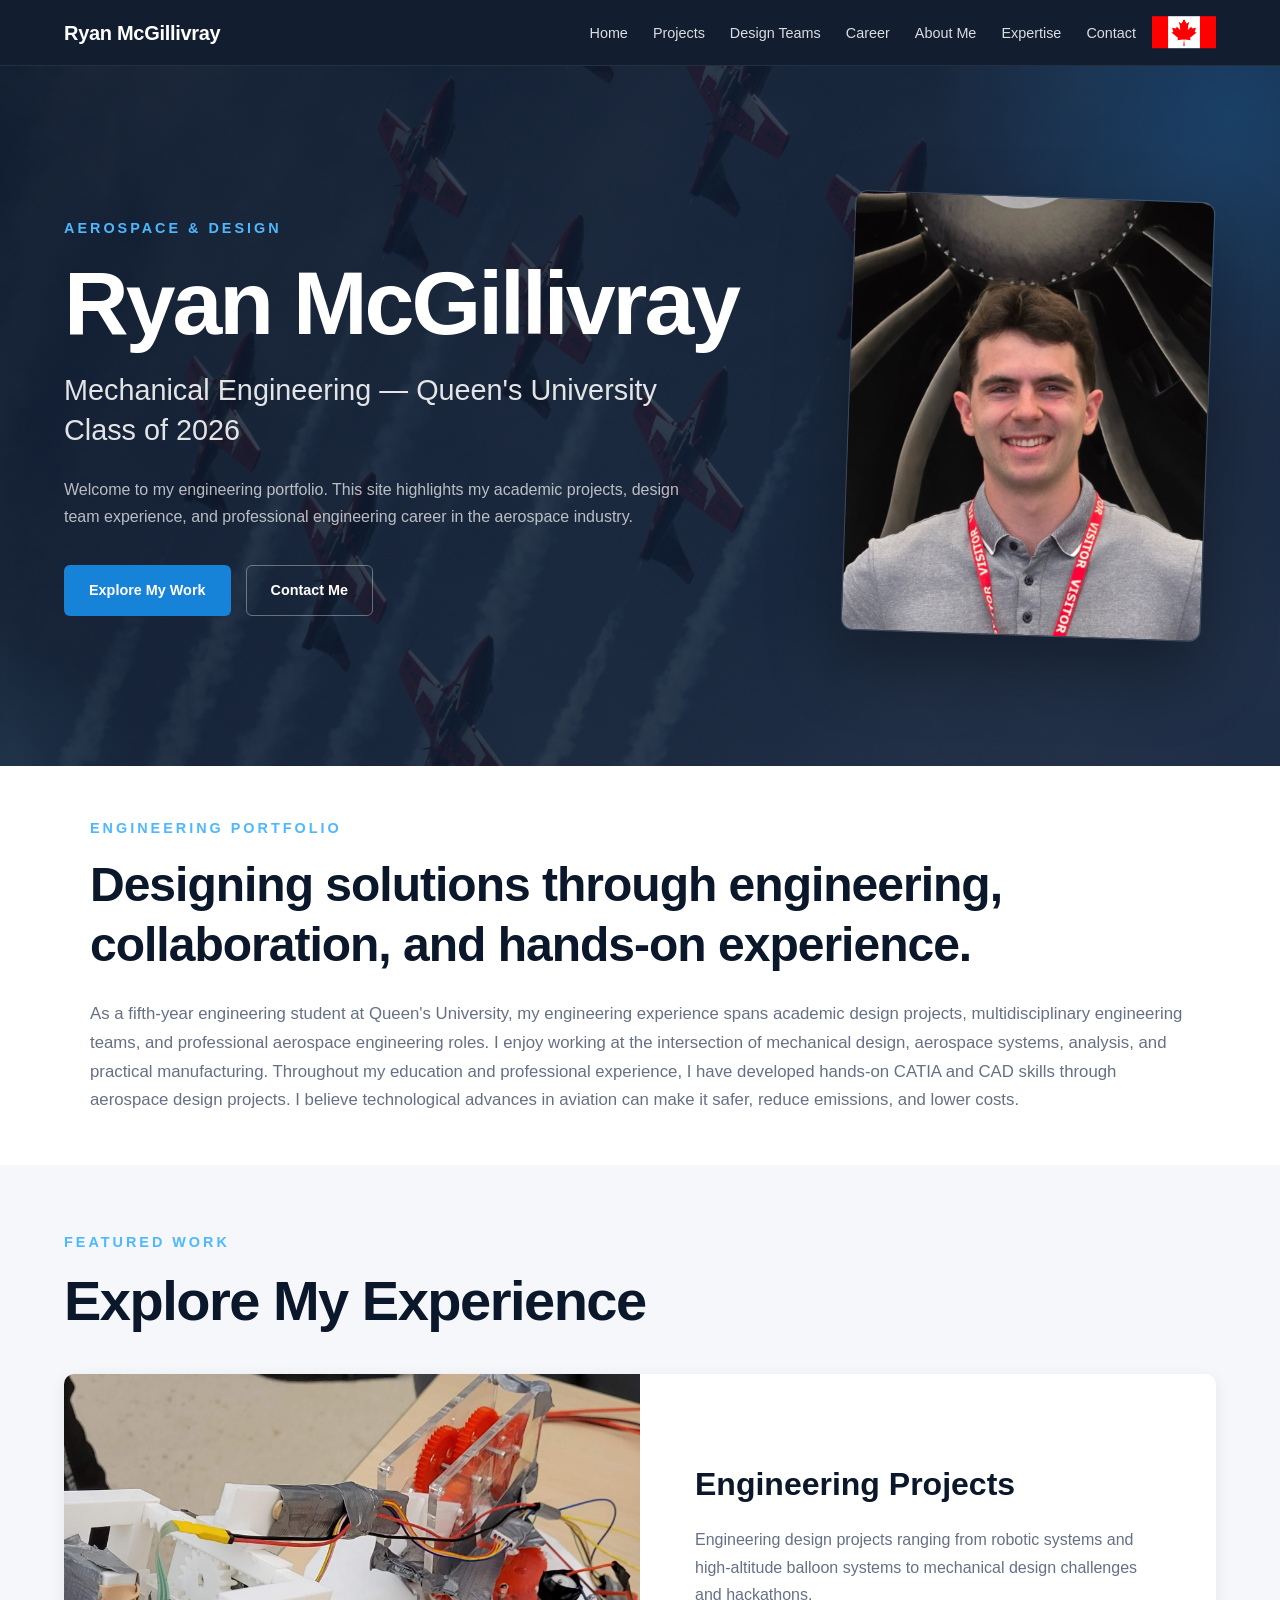
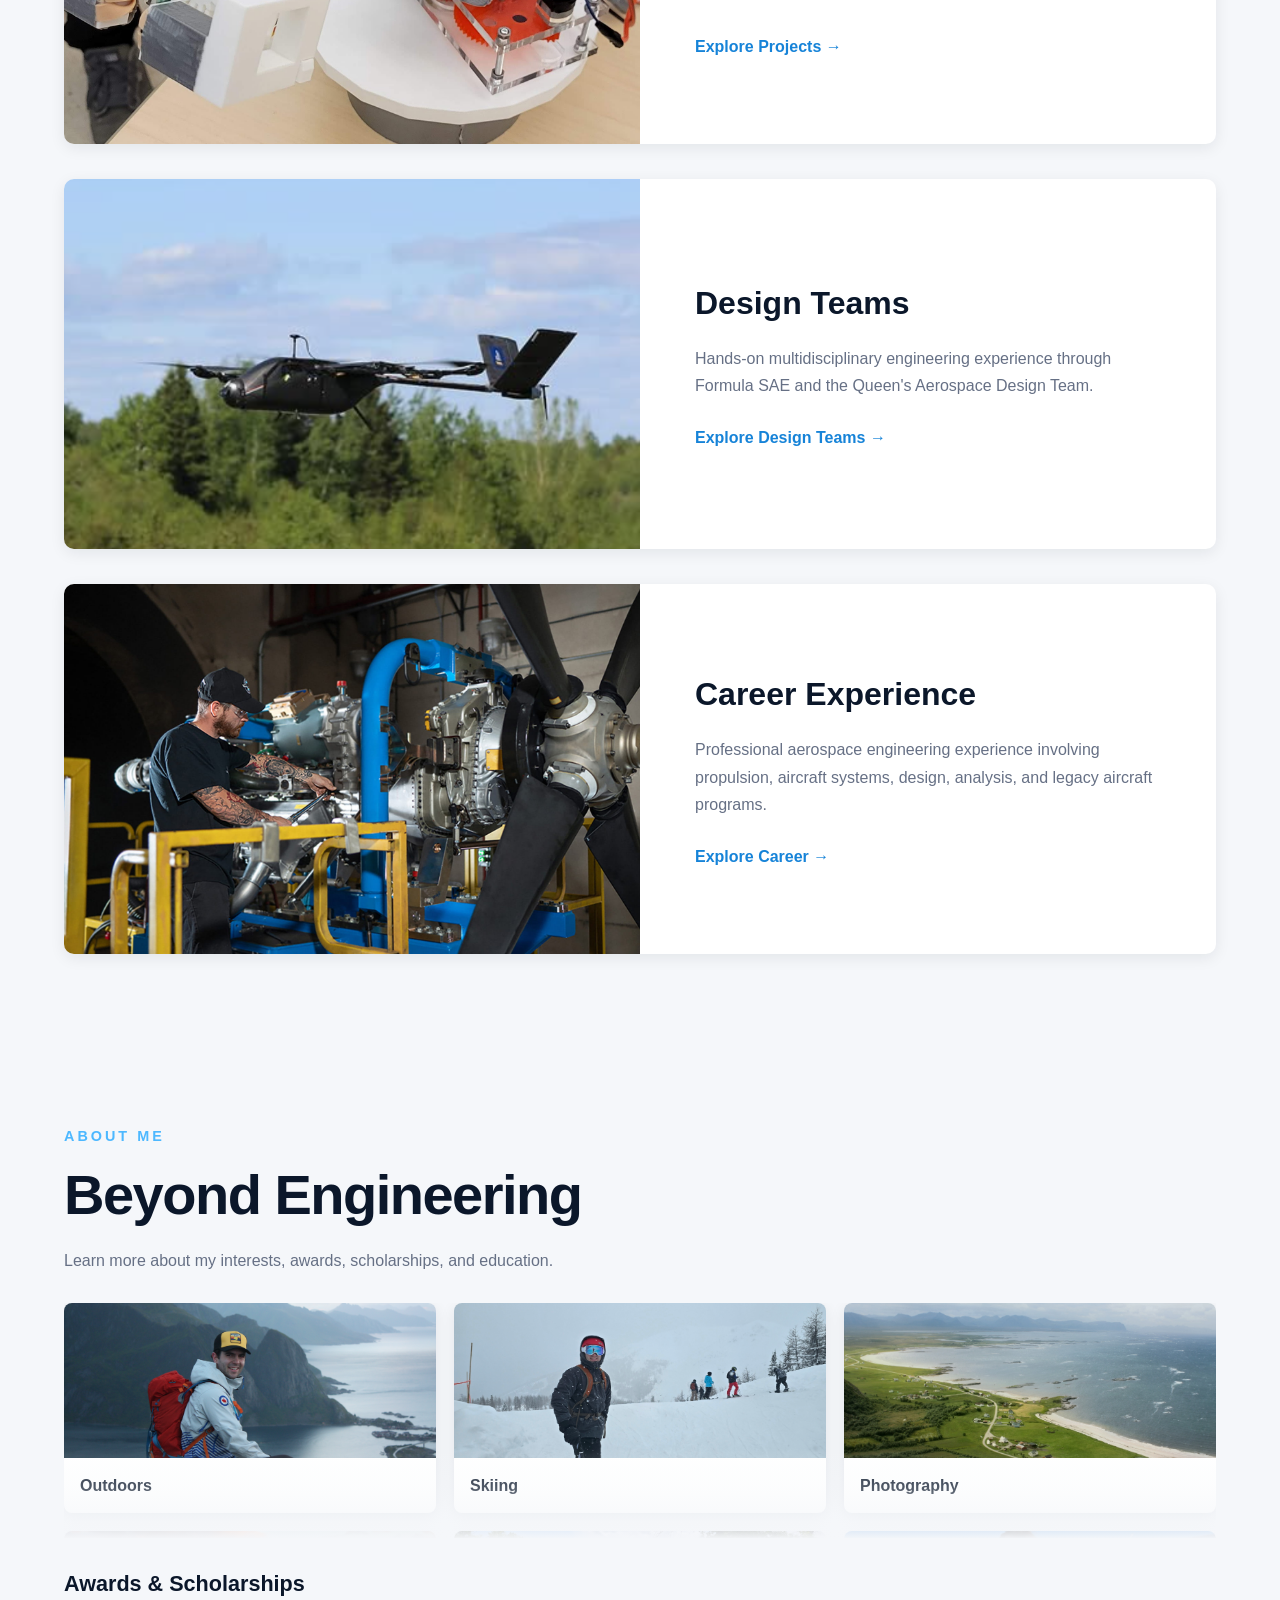
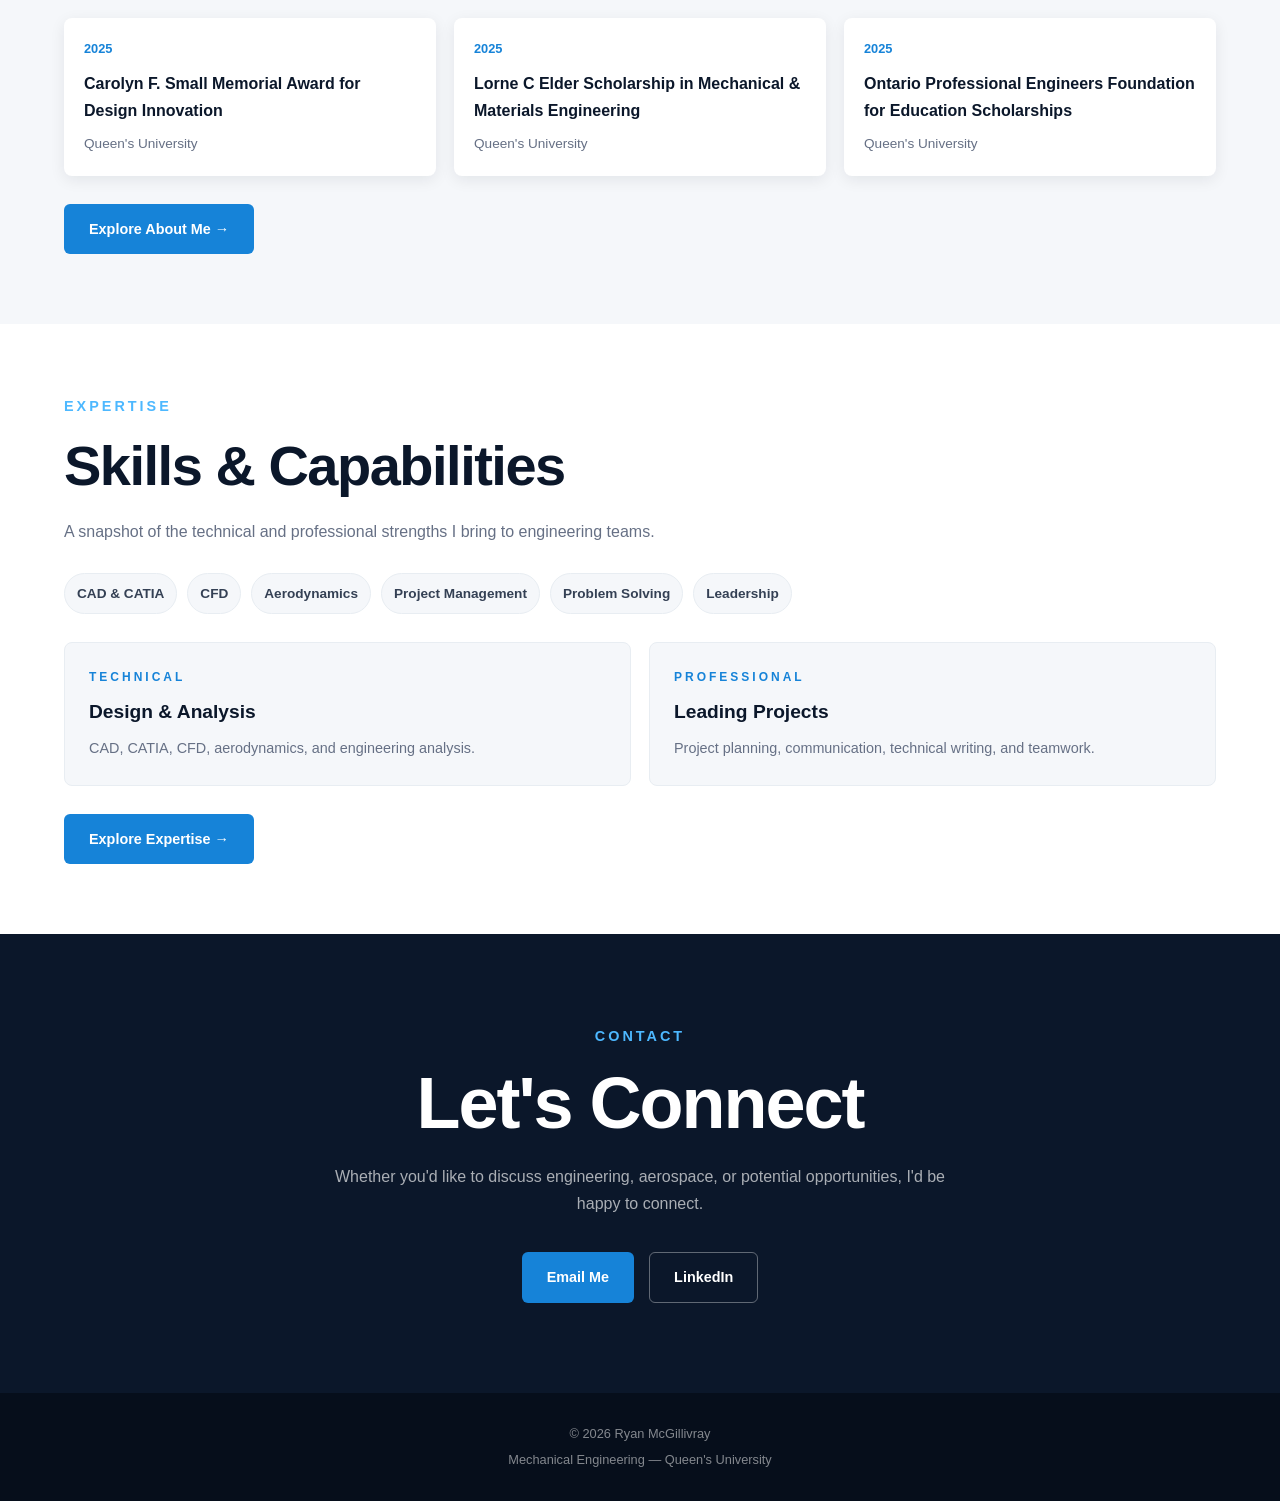
==== commit 442dbee3: "Update expertise labels and page spacing" ====
--- a/index.html
+++ b/index.html
@@ -66,7 +66,7 @@
 
                 <li>
                     <a href="skills.html">
-                        Skills
+                        Expertise
                     </a>
                 </li>
 
@@ -1932,7 +1932,7 @@
     <section id="skills" class="home-preview-section home-preview-section-alt">
         <div class="section-container">
             <div class="section-heading">
-                <p class="eyebrow">SKILLS</p>
+                <p class="eyebrow">EXPERTISE</p>
                 <h2>Skills &amp; Capabilities</h2>
                 <p>A snapshot of the technical and professional strengths I bring to engineering teams.</p>
             </div>
@@ -1956,7 +1956,7 @@
                     <p>Project planning, communication, technical writing, and teamwork.</p>
                 </article>
             </div>
-            <a href="skills.html" class="button primary-button">Explore Skills →</a>
+            <a href="skills.html" class="button primary-button">Explore Expertise →</a>
         </div>
     </section>
 
--- a/style.css
+++ b/style.css
@@ -507,7 +507,7 @@
 .intro {
     background-color: var(--white);
 
-    padding: 65px 0;
+    padding: 50px 0;
 }
 
 
@@ -546,7 +546,7 @@
 .strengths-section,
 .interests-section,
 .goals-section {
-    padding: 110px 0;
+    padding: 85px 0;
 }
 
 
@@ -556,7 +556,7 @@
 
 
 .home-preview-section {
-    padding: 85px 0;
+    padding: 70px 0;
 
     background-color: var(--off-white);
 }
@@ -830,7 +830,7 @@
 .section-heading {
     max-width: 750px;
 
-    margin-bottom: 55px;
+    margin-bottom: 40px;
 }
 
 
@@ -1642,7 +1642,7 @@
 ========================================================= */
 
 .team-contribution {
-    padding: 110px 0;
+    padding: 85px 0;
 }
 
 
@@ -1716,12 +1716,12 @@
 .about-section {
     background-color: var(--off-white);
 
-    padding: 110px 0;
+    padding: 85px 0;
 }
 
 
 .about-subsection {
-    margin-top: 85px;
+    margin-top: 65px;
 }
 
 
@@ -2078,7 +2078,7 @@
 ========================================================= */
 
 .contact-section {
-    padding: 120px 0;
+    padding: 90px 0;
 
     text-align: center;
 }
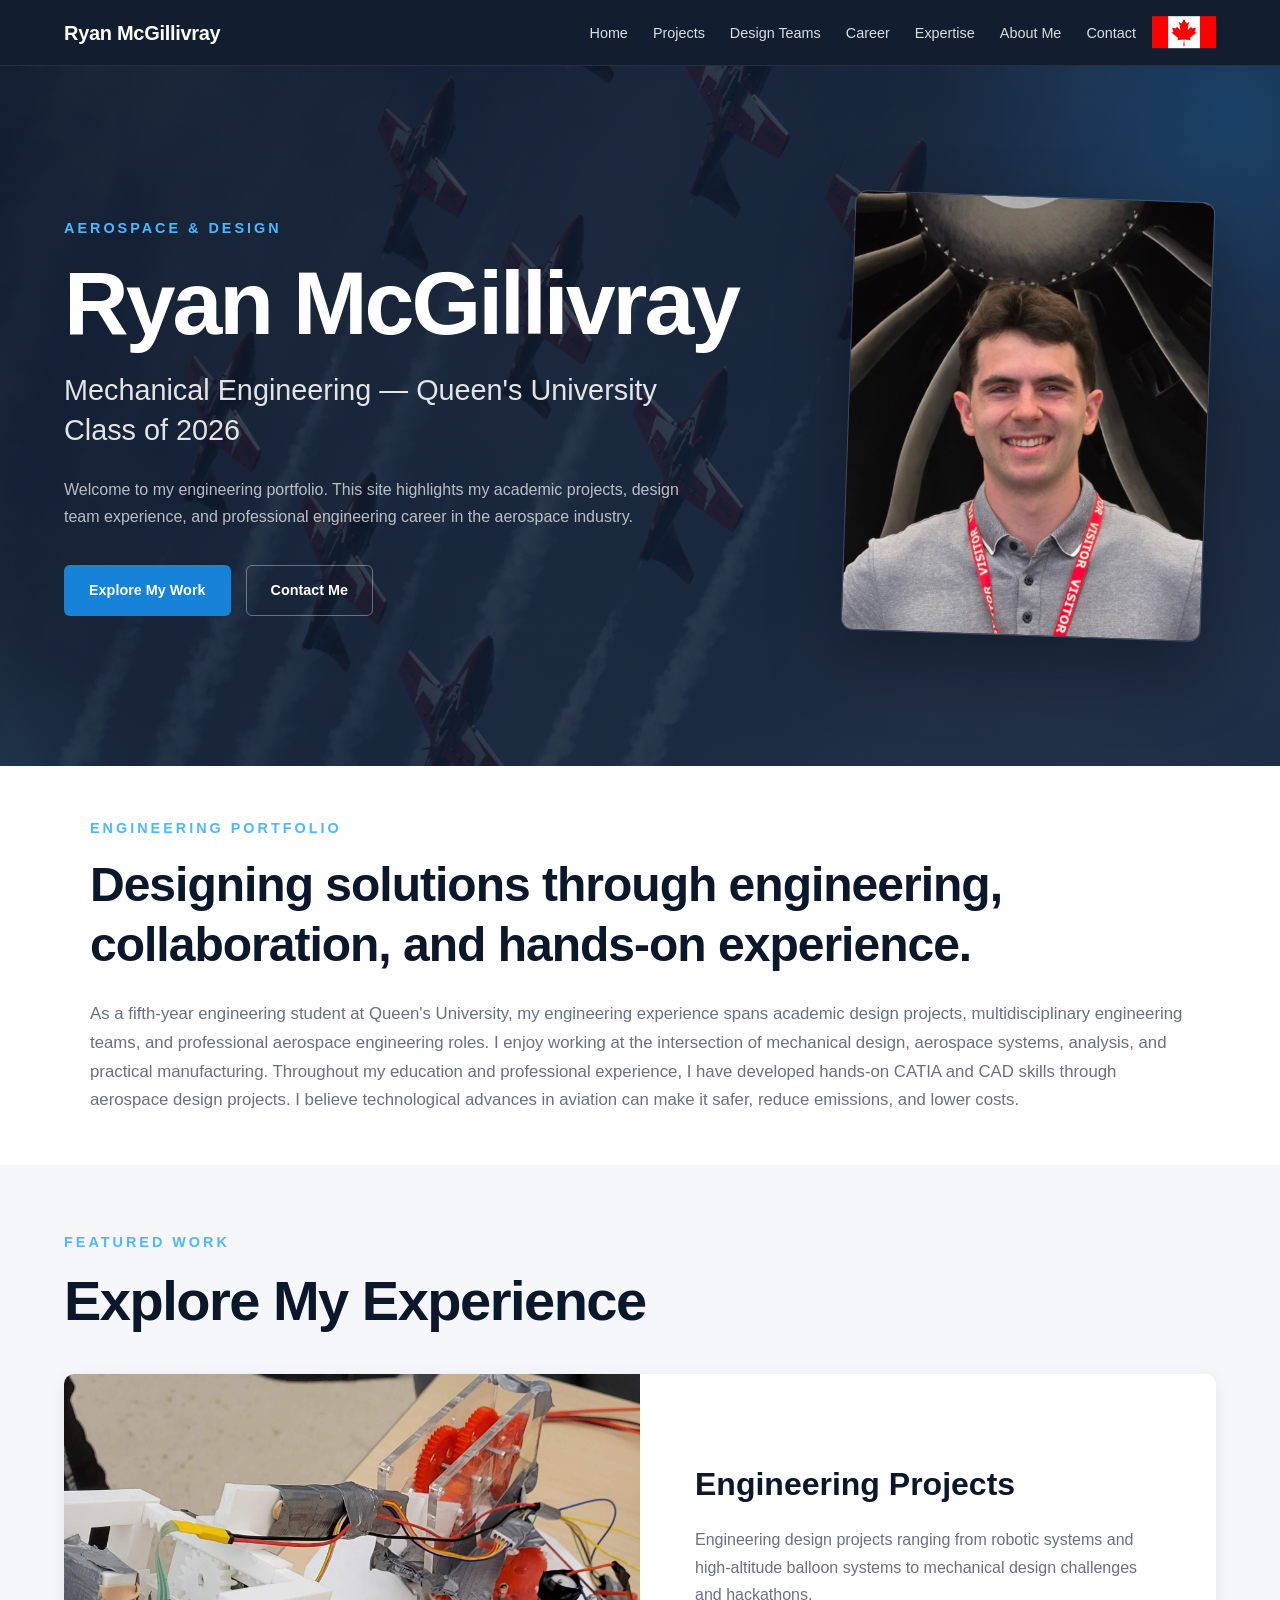
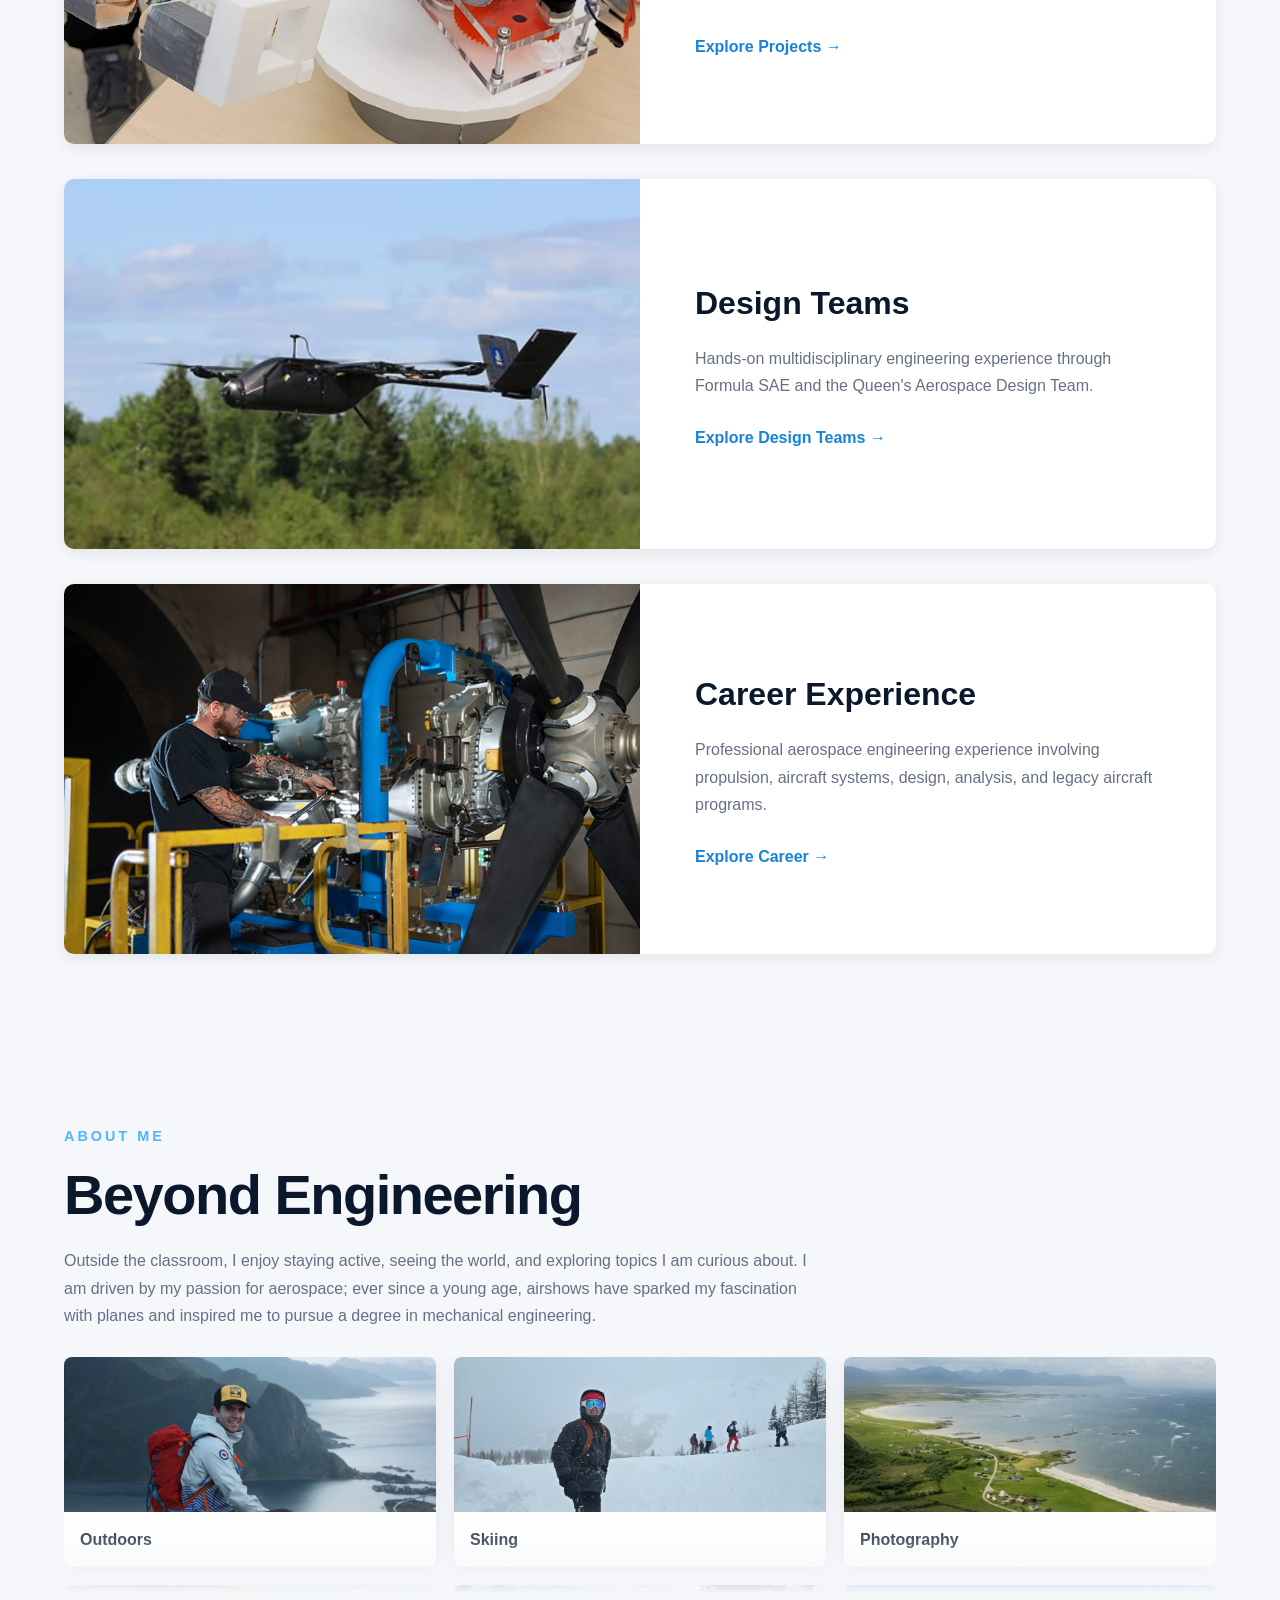
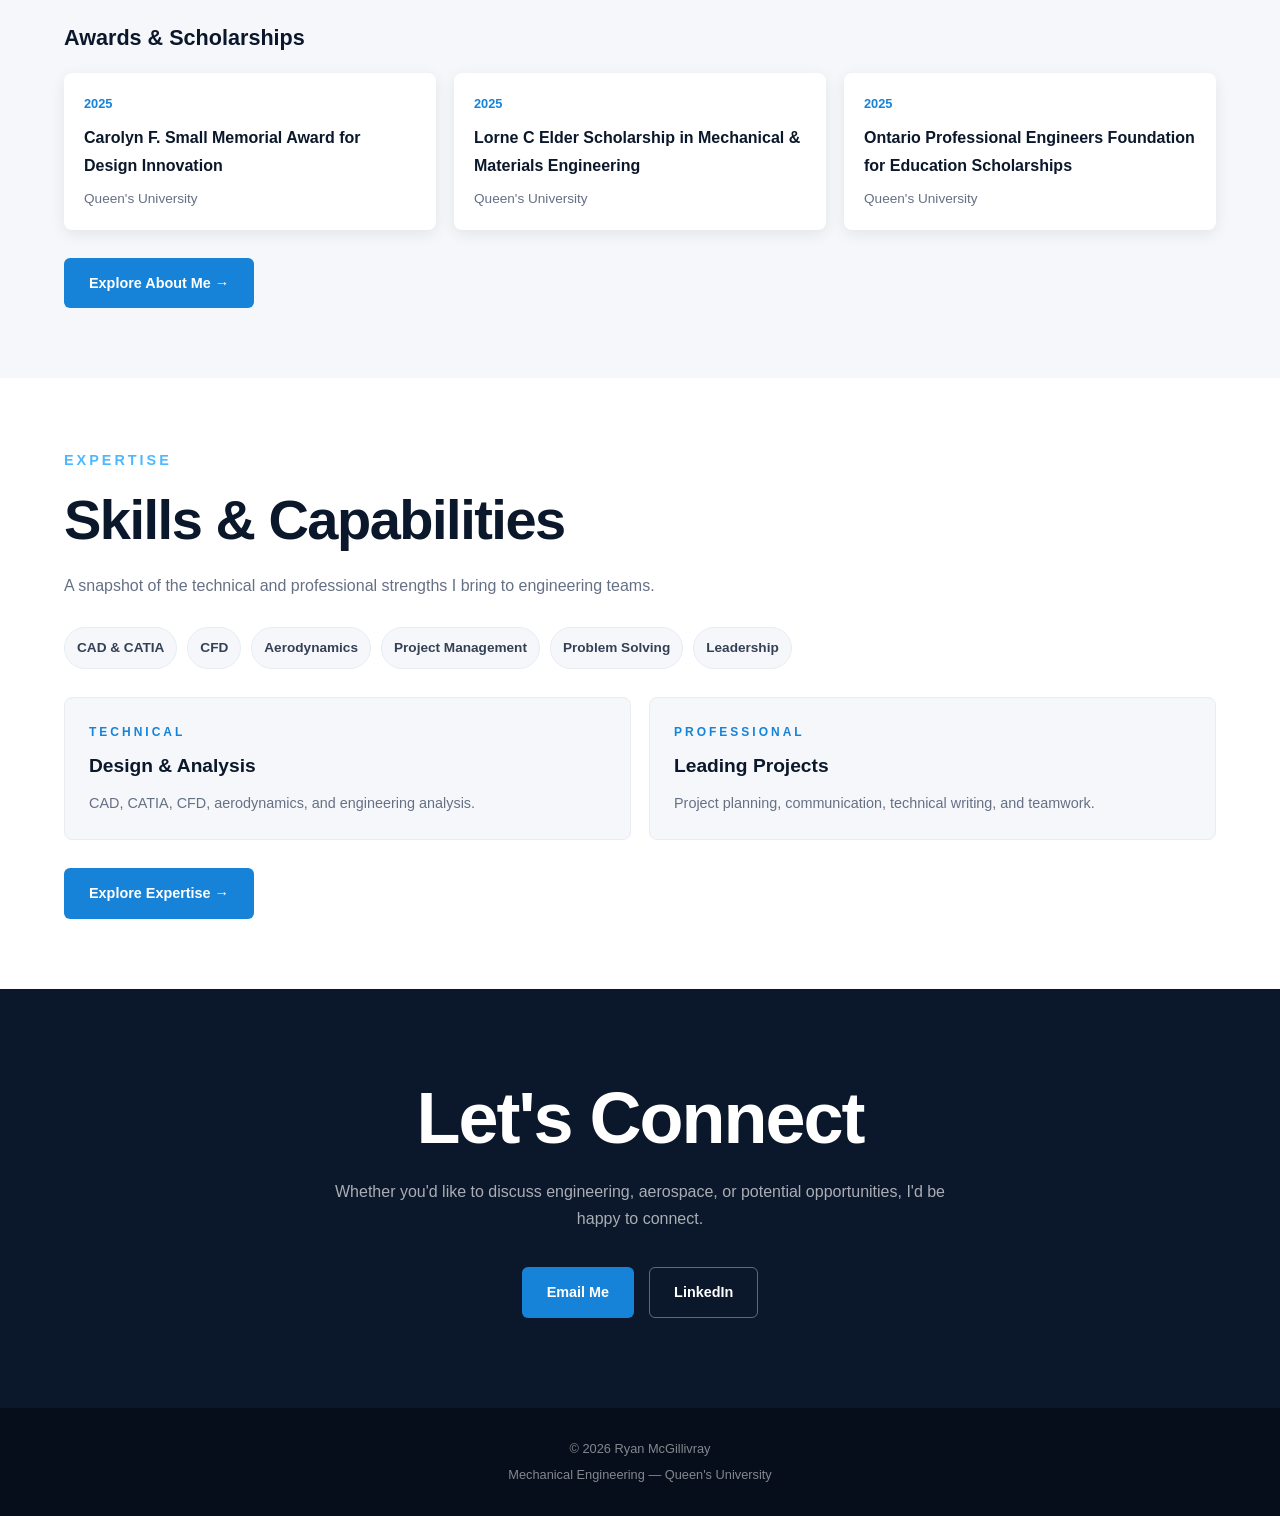
==== commit bd788e31: "Refine portfolio projects and career content" ====
--- a/index.html
+++ b/index.html
@@ -59,14 +59,14 @@
                 </li>
 
                 <li>
+                    <a href="skills.html">
+                        Expertise
+                    </a>
+                </li>
+
+                <li>
                     <a href="about.html">
                         About Me
-                    </a>
-                </li>
-
-                <li>
-                    <a href="skills.html">
-                        Expertise
                     </a>
                 </li>
 
@@ -465,7 +465,7 @@
 
                     <img
                         src="images/HighAltitudeBalloonGondola.jpg"
-                        alt="High altitude balloon gondola engineering project"
+                        alt="Exploded high-altitude balloon gondola design diagram"
                     >
 
 
@@ -483,10 +483,17 @@
 
                         <p>
 
-                            Engineering Client-Based Design
-                            Project focused on the design and
-                            development of a high-altitude
-                            balloon gondola.
+                            The Queen's Space Engineering Team
+                            requested the design and prototyping
+                            of a high-altitude gondola capable of
+                            housing ToastSats and enduring
+                            environmental conditions and crash
+                            landings.
+                            Testing and design iterations resulted
+                            in a final two-part box design made
+                            from extruded polystyrene panels, with
+                            3D-printed internal supports and
+                            heat-shield wrapping.
 
                         </p>
 
@@ -522,11 +529,27 @@
 
                         <p>
 
-                            Mechanical design project focused
-                            on developing an improved protective
-                            solution for volleyball athletes.
+                            As a group, we were tasked with designing a volleyball knee pad with an internal rubber microstructure to reduce knee injuries caused by impact forces and rapid changes in direction during gameplay. Objectives also included an effective design for female bodies and the ability to dissipate 15 percent of 2,000-newton impact forces. Tests included shear, lateral tension and compression, and vertical compression under 2,000-newton and 4,000-newton forces. The final lattice-structure design was selected and justified. Diagonal beams were implemented on each face of the structure to protect the product from damage caused by shear forces. The predicted porosity was 50 percent to improve breathability.
 
                         </p>
+
+
+                        <div class="project-comparison">
+
+                            <h4>Inner Structure Layout — Design Iterations</h4>
+
+                            <div class="project-comparison-grid">
+                                <img src="images/HoneyComb1.png" alt="Honeycomb design iteration 1">
+                                <img src="images/HoneyComb2.jpg" alt="Honeycomb design iteration 2">
+                                <img src="images/HoneyComb3.png" alt="Honeycomb design iteration 3">
+                                <img src="images/HoneyComb4.png" alt="Honeycomb design iteration 4">
+                                <div class="comparison-final-design">
+                                    <span class="final-design-label">Final Design</span>
+                                    <img src="images/HoneyComb5.png" alt="Final honeycomb lattice design">
+                                </div>
+                            </div>
+
+                        </div>
 
 
                         <span class="card-link" hidden aria-hidden="true">
@@ -559,13 +582,13 @@
 
 
                         <h3>
-                            Queen's Next Generation Hackathon
+                            Neuroneck
                         </h3>
 
 
                         <p>
 
-                            Placed first in the Queen's Next
+                            Placed 1st in the Queen's Next
                             Generation of Medical Simulation Hackathon,
                             hosted by Ingenuity Labs. In a fast-paced
                             team environment, developed a solution to
@@ -1216,8 +1239,7 @@
 
                     Outside of engineering and school, I enjoy
                     staying active, exploring new places, and
-                    pursuing interests that take me away from
-                    the classroom.
+                    pursuing interests that connect to the classroom.
 
                 </p>
 
@@ -1344,6 +1366,29 @@
 
 
 
+                <!-- MOTORSPORT -->
+
+                <div class="interest-card">
+
+                    <img
+                        src="images/Porsche GT3 Cup.jpg"
+                        alt="Porsche GT3 Cup race car"
+                    >
+
+
+                    <div>
+
+                        <h3>
+                            Motorsport
+                        </h3>
+
+
+                    </div>
+
+                </div>
+
+
+
                 <!-- RUGBY -->
 
                 <div class="interest-card">
@@ -1395,7 +1440,7 @@
                 <div class="interest-card">
 
                     <img
-                        src="images/Plane.jpg"
+                        src="images/plane2.jpg"
                         alt="Aircraft and aviation"
                     >
 
@@ -1477,20 +1522,14 @@
                             Mechanical Design
                         </li>
 
-                        <li>
-                            Proficient in CAD &amp; CATIA
-                        </li>
-
-                        <li>
+                        <li class="skill-group">
                             Computer-Aided Design (CAD)
-                        </li>
-
-                        <li>
-                            CATIA
-                        </li>
-
-                        <li>
-                            Computational Fluid Dynamics (CFD)
+
+                            <ul>
+                                <li>CATIA</li>
+                                <li>Computational Fluid Dynamics (CFD)</li>
+                                <li>Finite Element Analysis (FEA)</li>
+                            </ul>
                         </li>
 
                         <li>
@@ -1510,10 +1549,6 @@
                         </li>
 
                         <li>
-                            Carbon Fiber Layups
-                        </li>
-
-                        <li>
                             Aerostructures Manufacturing
                         </li>
 
@@ -1531,10 +1566,6 @@
 
                         <li>
                             Technical Drafting
-                        </li>
-
-                        <li>
-                            Microsoft Office
                         </li>
 
                     </ul>
@@ -1683,12 +1714,14 @@
 
                     <p>
 
-                        I bring a hands-on approach to engineering
-                        and enjoy taking ownership of technical
-                        problems. My experience across design teams
-                        and industry has strengthened my ability
-                        to work collaboratively while contributing
-                        to complex engineering projects.
+                        I bring two years of experience in the
+                        aerospace industry, along with several
+                        years on design teams, which have
+                        strengthened my ability to work
+                        collaboratively while contributing to
+                        complex projects. I enjoy taking ownership
+                        of technical problems using effective project
+                        management to bring them to completion.
 
                     </p>
 
@@ -1706,12 +1739,13 @@
 
                     <p>
 
-                        I am continually working to broaden my
-                        technical knowledge and become more effective
-                        at communicating complex engineering concepts.
-                        I also aim to continue developing my leadership
-                        and project management abilities through
-                        increasingly challenging projects.
+                        I am always looking to strengthen my team-leadership
+                        abilities and project management skills by
+                        challenging myself with larger and more complex
+                        engineering and project management roles. I also aim
+                        to further develop my ability to rapidly prototype
+                        and iterate designs, transforming early concepts into
+                        successful final products.
 
                     </p>
 
@@ -1878,7 +1912,7 @@
             <div class="section-heading">
                 <p class="eyebrow">ABOUT ME</p>
                 <h2>Beyond Engineering</h2>
-                <p>Learn more about my interests, awards, scholarships, and education.</p>
+                <p>Outside the classroom, I enjoy staying active, seeing the world, and exploring topics I am curious about. I am driven by my passion for aerospace; ever since a young age, airshows have sparked my fascination with planes and inspired me to pursue a degree in mechanical engineering.</p>
             </div>
             <div class="home-interest-preview">
                 <article>
@@ -1902,7 +1936,7 @@
                     <h3>Fishing</h3>
                 </article>
                 <article>
-                    <img src="images/Plane.jpg" alt="Aircraft and aviation">
+                    <img src="images/plane2.jpg" alt="Aircraft and aviation">
                     <h3>Aviation</h3>
                 </article>
             </div>
@@ -1993,7 +2027,7 @@
                 </div>
 
                 <p class="about-subsection-introduction">
-                    Outside of engineering and school, I enjoy staying active, exploring new places, and pursuing interests that take me away from the classroom.
+                    Outside of engineering and school, I enjoy staying active, exploring new places, and pursuing interests that connect to the classroom.
                 </p>
 
                 <input class="expand-toggle" id="interests-toggle" type="checkbox">
@@ -2038,6 +2072,13 @@
                     </div>
 
                     <div class="interest-card">
+                        <img src="images/Porsche GT3 Cup.jpg" alt="Porsche GT3 Cup race car">
+                        <div>
+                            <h3>Motorsport</h3>
+                        </div>
+                    </div>
+
+                    <div class="interest-card">
                         <img src="images/Rugby.jpg" alt="Rugby">
                         <div>
                             <h3>Rugby</h3>
@@ -2052,7 +2093,7 @@
                     </div>
 
                     <div class="interest-card">
-                        <img src="images/Plane.jpg" alt="Aircraft and aviation">
+                        <img src="images/plane2.jpg" alt="Aircraft and aviation">
                         <div>
                             <h3>Aviation</h3>
                         </div>
@@ -2316,11 +2357,6 @@
         <div class="section-container">
 
 
-            <p class="eyebrow">
-                CONTACT
-            </p>
-
-
             <h2>
                 Let's Connect
             </h2>
--- a/style.css
+++ b/style.css
@@ -834,6 +834,15 @@
 }
 
 
+.career-heading {
+    max-width: 1150px;
+}
+
+.career-heading h2 {
+    font-size: clamp(2.1rem, 4.5vw, 3.25rem);
+}
+
+
 .section-heading h2 {
     color: var(--navy);
 
@@ -1069,6 +1078,16 @@
 }
 
 
+.project-card .project-category {
+    font-size: 0.82rem;
+}
+
+
+.project-card .project-content h3 {
+    font-size: 1.6rem;
+}
+
+
 .project-content ul {
     margin: 16px 0 0;
 
@@ -1082,6 +1101,77 @@
 
 .project-content li + li {
     margin-top: 8px;
+}
+
+
+.project-comparison {
+    margin-top: 20px;
+
+    padding-top: 16px;
+
+    border-top: 1px solid var(--light-gray);
+}
+
+
+.project-comparison h4 {
+    margin-bottom: 12px;
+
+    color: var(--navy);
+
+    font-size: 1rem;
+}
+
+
+.project-comparison-grid {
+    display: grid;
+
+    grid-template-columns: repeat(5, minmax(0, 1fr));
+
+    gap: 8px;
+
+    margin-top: 28px;
+}
+
+
+.project-comparison-grid img {
+    width: 100%;
+    height: 90px;
+
+    padding: 4px;
+
+    border: 1px solid var(--light-gray);
+
+    border-radius: 4px;
+
+    background-color: var(--white);
+
+    object-fit: contain;
+}
+
+.comparison-final-design {
+    position: relative;
+}
+
+.comparison-final-design img {
+    border: 2px solid var(--blue);
+}
+
+.final-design-label {
+    position: absolute;
+
+    right: 0;
+
+    top: -24px;
+
+    left: 0;
+
+    color: var(--blue);
+
+    font-size: 0.8rem;
+
+    font-weight: 700;
+
+    text-align: center;
 }
 
 
@@ -1170,6 +1260,26 @@
 }
 
 
+.large-card-content p.team-role {
+    margin-bottom: 16px;
+
+    color: var(--cyan);
+
+    font-size: 0.85rem;
+
+    font-weight: 700;
+
+    letter-spacing: 1px;
+
+    text-transform: uppercase;
+}
+
+
+.career-eyebrow {
+    font-size: 2.5rem;
+}
+
+
 .large-card-content ul {
     color: rgba(255, 255, 255, 0.75);
 
@@ -1194,14 +1304,14 @@
 
 
 .team-gallery-preview {
-    max-height: 190px;
+    max-height: 340px;
 
     padding: 0 35px;
 }
 
 
 .team-gallery .team-gallery-preview::after {
-    height: 110px;
+    height: 160px;
 
     background: linear-gradient(
         to bottom,
@@ -1237,7 +1347,7 @@
 .team-gallery-images {
     display: grid;
 
-    grid-template-columns: repeat(2, 1fr);
+    grid-template-columns: 1fr;
 
     gap: 24px;
 
@@ -1322,6 +1432,24 @@
 }
 
 
+.career-image-stack {
+    display: grid;
+
+    grid-template-rows: repeat(2, minmax(0, 1fr));
+
+    gap: 8px;
+
+    padding: 8px;
+
+    background-color: var(--white);
+}
+
+
+.career-image-stack img {
+    min-height: 0;
+}
+
+
 .career-content {
     padding: 45px;
 }
@@ -1342,6 +1470,16 @@
     color: var(--blue);
 
     font-weight: 700;
+
+    margin-bottom: 20px;
+}
+
+.career-date {
+    color: var(--gray);
+
+    font-size: 0.95rem;
+
+    font-weight: 600;
 
     margin-bottom: 20px;
 }
@@ -1422,6 +1560,49 @@
 }
 
 
+.project-supporting-image {
+    margin-top: 20px;
+
+    padding-top: 16px;
+
+    border-top: 1px solid var(--light-gray);
+}
+
+
+.project-supporting-image img {
+    width: 100%;
+    height: 240px;
+
+    border-radius: 6px;
+
+    object-fit: contain;
+}
+
+.project-supporting-gallery {
+    display: grid;
+
+    grid-template-columns: repeat(3, minmax(0, 1fr));
+
+    gap: 12px;
+
+    margin-top: 20px;
+
+    padding-top: 16px;
+
+    border-top: 1px solid var(--light-gray);
+}
+
+.project-supporting-gallery img {
+    width: 100%;
+
+    height: 160px;
+
+    border-radius: 6px;
+
+    object-fit: contain;
+}
+
+
 .project-more-image img,
 .career-more-image img {
     width: 100%;
@@ -1589,6 +1770,41 @@
     border-radius: 50%;
 
     background-color: var(--blue);
+}
+
+
+.skills-card .skill-group {
+    grid-column: 1 / -1;
+
+    font-weight: 700;
+}
+
+
+.skills-card .skill-group > ul {
+    display: flex;
+
+    flex-wrap: wrap;
+
+    gap: 8px 18px;
+
+    margin: 10px 0 0;
+
+    padding: 0;
+}
+
+
+.skills-card .skill-group > ul li {
+    padding-left: 15px;
+
+    font-weight: 400;
+}
+
+
+.skills-card .skill-group > ul li::before {
+    top: 9px;
+
+    width: 5px;
+    height: 5px;
 }
 
 
@@ -2517,7 +2733,7 @@
 
 
     .team-gallery-preview {
-        max-height: 260px;
+        max-height: 360px;
 
         padding: 0 28px;
     }
@@ -2556,6 +2772,11 @@
         min-height: 250px;
 
         height: 250px;
+    }
+
+
+    .career-image-stack {
+        height: 400px;
     }
 
 
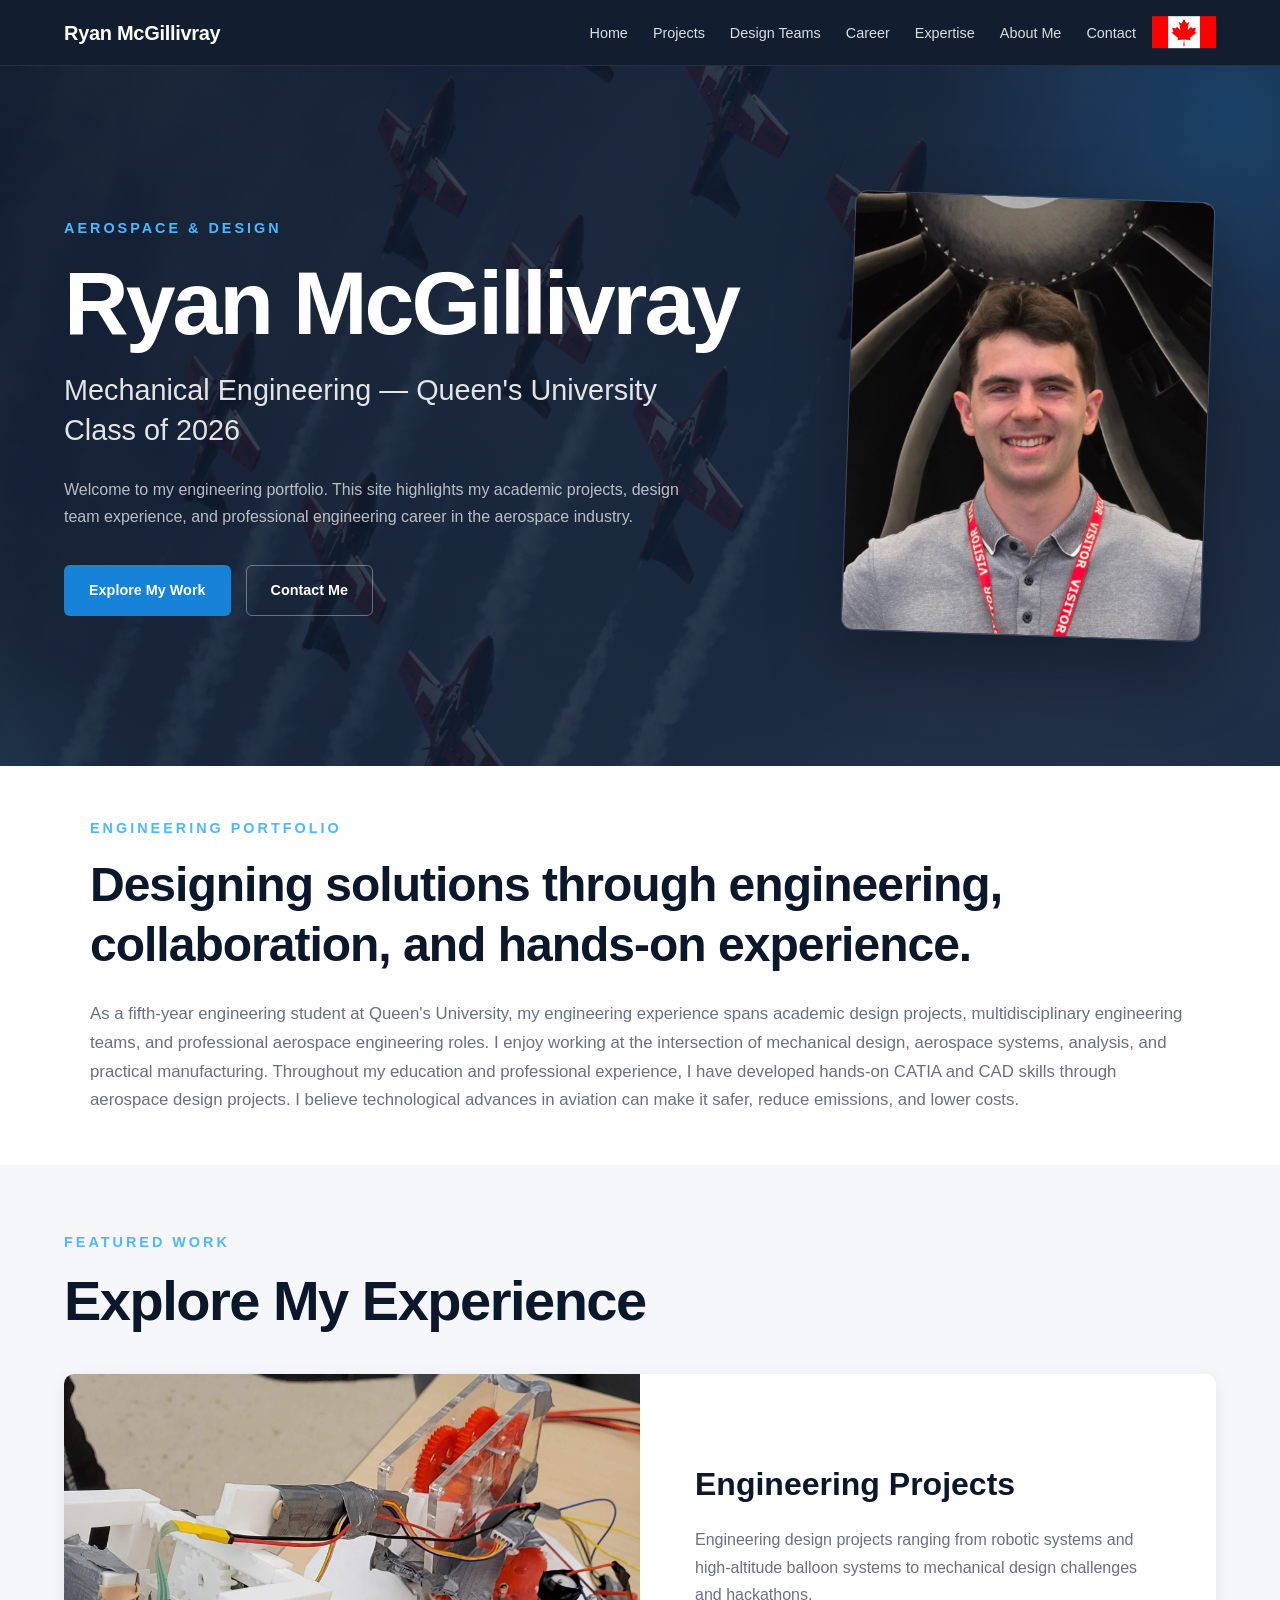
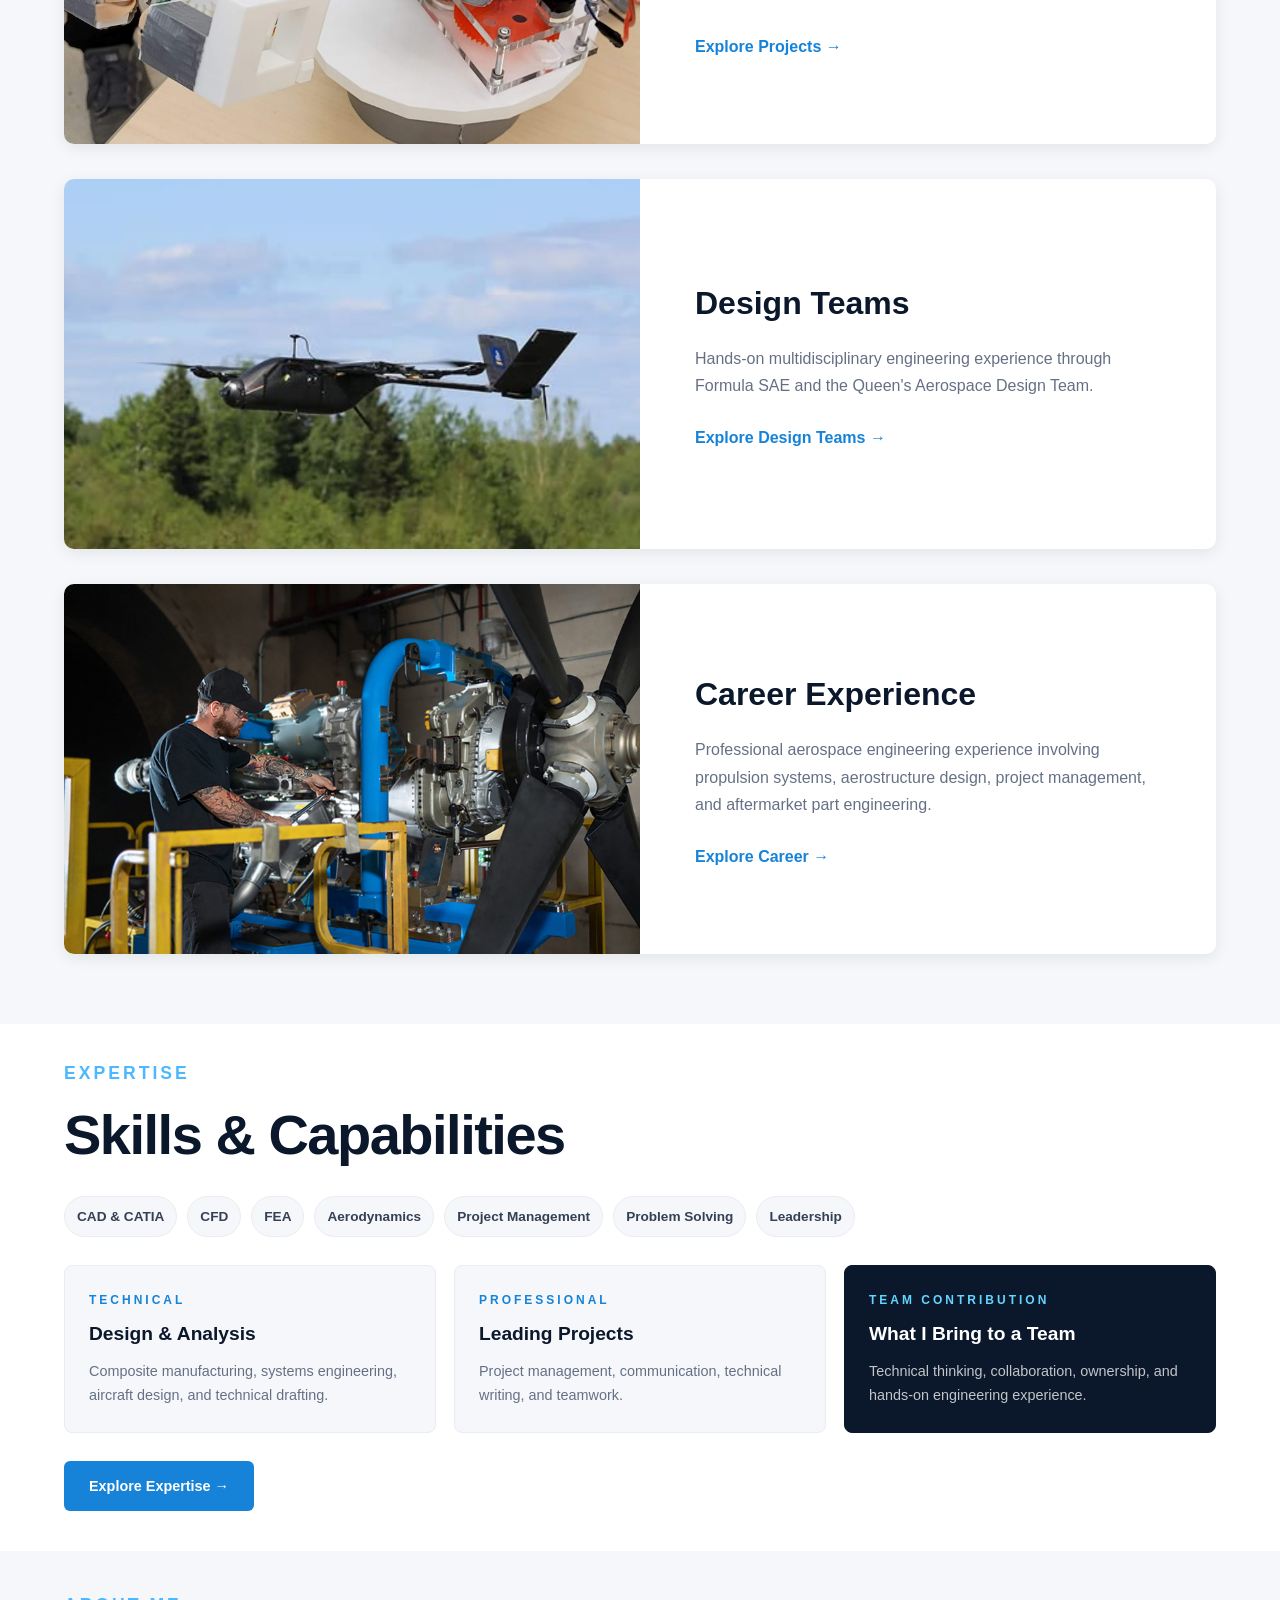
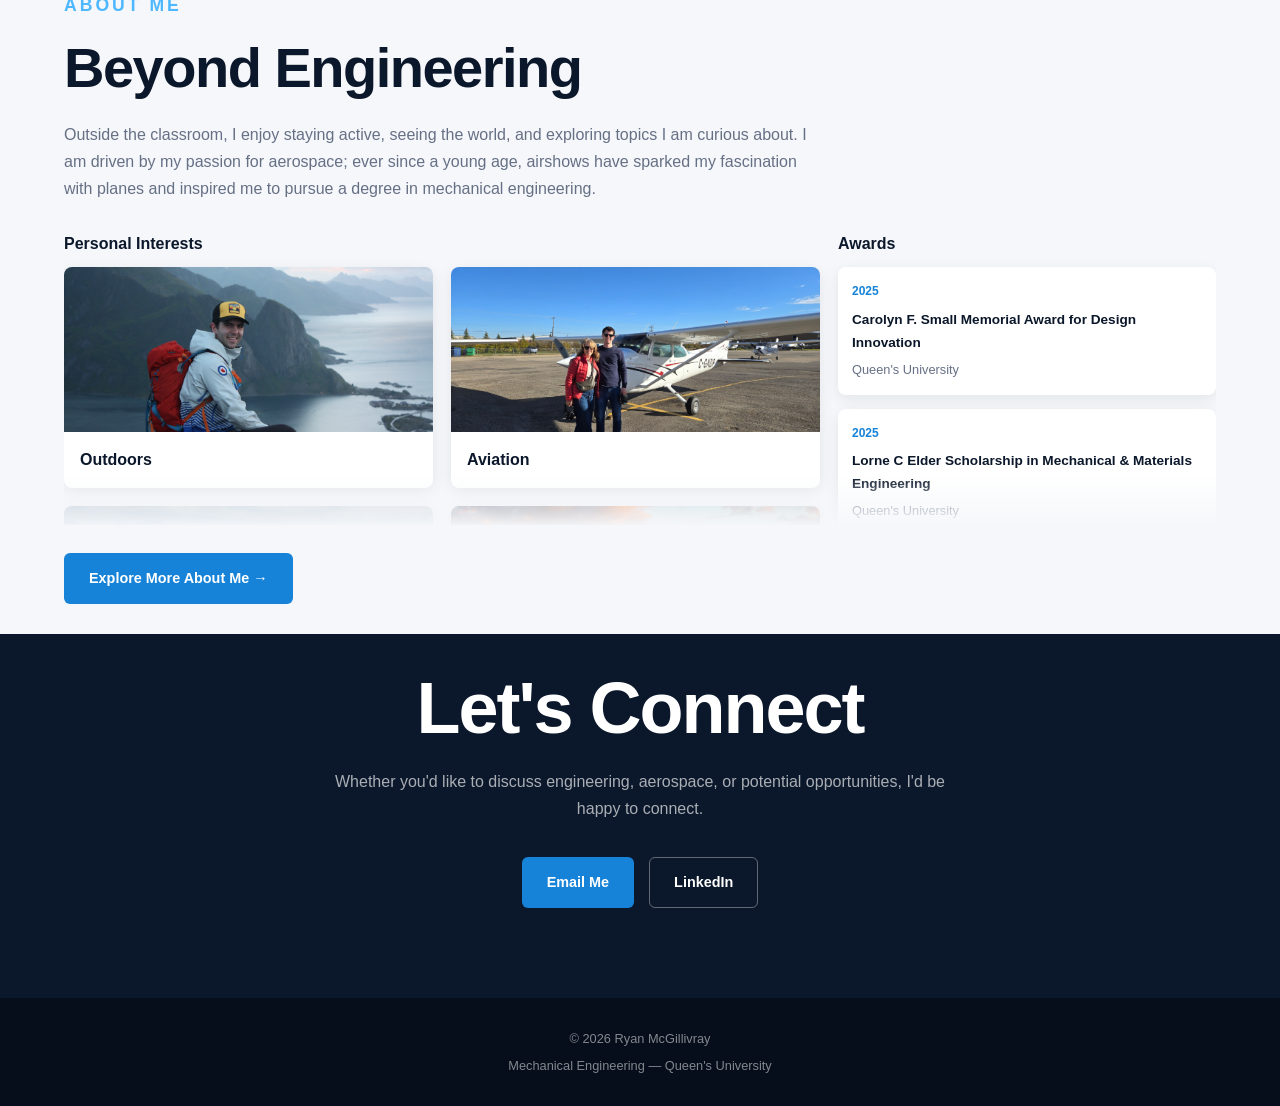
==== commit d47b8a83: "Refine portfolio pages and layouts" ====
--- a/index.html
+++ b/index.html
@@ -343,9 +343,9 @@
                     <p>
 
                         Professional aerospace engineering
-                        experience involving propulsion,
-                        aircraft systems, design, analysis,
-                        and legacy aircraft programs.
+                        experience involving propulsion systems,
+                        aerostructure design, project management,
+                        and aftermarket part engineering.
 
                     </p>
 
@@ -431,9 +431,16 @@
 
                         <p>
 
-                            Engineering Design &amp; Practice
-                            project focused on the design and
-                            development of a robotic arm.
+                            The project tasked the team with
+                            designing and prototyping an assistive
+                            arm to aid people with mobility
+                            limitations, such as those caused by
+                            arthritis, in completing everyday tasks.
+                            The robot successfully completed all
+                            challenges and exceeded expectations by
+                            lifting a 25 g object to a height of 20
+                            cm and moving it 20 cm in the plane
+                            during testing.
 
                         </p>
 
@@ -529,7 +536,7 @@
 
                         <p>
 
-                            As a group, we were tasked with designing a volleyball knee pad with an internal rubber microstructure to reduce knee injuries caused by impact forces and rapid changes in direction during gameplay. Objectives also included an effective design for female bodies and the ability to dissipate 15 percent of 2,000-newton impact forces. Tests included shear, lateral tension and compression, and vertical compression under 2,000-newton and 4,000-newton forces. The final lattice-structure design was selected and justified. Diagonal beams were implemented on each face of the structure to protect the product from damage caused by shear forces. The predicted porosity was 50 percent to improve breathability.
+                            As a group, we were tasked with designing a volleyball knee pad with an internal rubber microstructure to reduce knee injuries caused by impact forces and rapid changes in direction during gameplay. Objectives also included an effective design for female bodies and the ability to dissipate 15 percent of 2,000-newton impact forces. Tests included shear, lateral tension and compression, and vertical compression under 2,000-newton and 4,000-newton forces. The final lattice-structure implements diagonal beams on each face of the structure to protect the product from damage caused by shear forces. The predicted porosity was 50 percent to improve breathability.
 
                         </p>
 
@@ -588,12 +595,7 @@
 
                         <p>
 
-                            Placed 1st in the Queen's Next
-                            Generation of Medical Simulation Hackathon,
-                            hosted by Ingenuity Labs. In a fast-paced
-                            team environment, developed a solution to
-                            help medical professionals better train to
-                            treat spinal injuries.
+                            Placed 1st in the Queen's Next Generation of Medical Simulation Hackathon, hosted by Ingenuity Labs. In a fast-paced team environment, developed a solution to help medical professionals better train to treat spinal injuries. The final prototype was a neck brace that offered users feedback when treating spinal injuries through a set of pressure sensors and LED lights. Our team leaned on our diverse set of skills and experiences to develop a new and innovative product that explored an area of medicine not yet addressed.
 
                         </p>
 
@@ -1518,19 +1520,10 @@
 
                     <ul>
 
-                        <li>
-                            Mechanical Design
-                        </li>
-
-                        <li class="skill-group">
-                            Computer-Aided Design (CAD)
-
-                            <ul>
-                                <li>CATIA</li>
-                                <li>Computational Fluid Dynamics (CFD)</li>
-                                <li>Finite Element Analysis (FEA)</li>
-                            </ul>
-                        </li>
+                        <li>Computer-Aided Design (CAD)</li>
+                        <li>CATIA</li>
+                        <li>Computational Fluid Dynamics (CFD)</li>
+                        <li>Finite Element Analysis (FEA)</li>
 
                         <li>
                             Aerodynamics
@@ -1561,10 +1554,6 @@
                         </li>
 
                         <li>
-                            Engineering Simulation
-                        </li>
-
-                        <li>
                             Technical Drafting
                         </li>
 
@@ -1619,27 +1608,7 @@
                         </li>
 
                         <li>
-                            Community Engagement
-                        </li>
-
-                        <li>
-                            Thorough
-                        </li>
-
-                        <li>
                             Self-starter
-                        </li>
-
-                        <li>
-                            Reliability
-                        </li>
-
-                        <li>
-                            Analytical
-                        </li>
-
-                        <li>
-                            Creative
                         </li>
 
                         <li>
@@ -1786,8 +1755,8 @@
                 <p>
 
                     I bring a combination of technical engineering
-                    knowledge, hands-on design experience, and a
-                    willingness to take ownership of challenging
+                    knowledge, hands-on design experience,<br>
+                    and a willingness to take ownership of challenging
                     problems.
 
                 </p>
@@ -1906,6 +1875,42 @@
     </section>
 
 
+
+    <section id="skills" class="home-preview-section home-preview-section-alt">
+        <div class="section-container">
+            <div class="section-heading">
+                <p class="eyebrow">EXPERTISE</p>
+                <h2>Skills &amp; Capabilities</h2>
+            </div>
+            <div class="home-skill-preview" aria-label="Featured skills">
+                <span>CAD &amp; CATIA</span>
+                <span>CFD</span>
+                <span>FEA</span>
+                <span>Aerodynamics</span>
+                <span>Project Management</span>
+                <span>Problem Solving</span>
+                <span>Leadership</span>
+            </div>
+            <div class="home-skills-preview-grid">
+                <article>
+                    <p class="eyebrow">TECHNICAL</p>
+                    <h3>Design &amp; Analysis</h3>
+                    <p>Composite manufacturing, systems engineering, aircraft design, and technical drafting.</p>
+                </article>
+                <article>
+                    <p class="eyebrow">PROFESSIONAL</p>
+                    <h3>Leading Projects</h3>
+                    <p>Project management, communication, technical writing, and teamwork.</p>
+                </article>
+                <article class="team-highlight">
+                    <p class="eyebrow">TEAM CONTRIBUTION</p>
+                    <h3>What I Bring to a Team</h3>
+                    <p>Technical thinking, collaboration, ownership, and hands-on engineering experience.</p>
+                </article>
+            </div>
+            <a href="skills.html" class="button primary-button">Explore Expertise →</a>
+        </div>
+    </section>
 
     <section id="about" class="home-preview-section">
         <div class="section-container">
@@ -1914,83 +1919,60 @@
                 <h2>Beyond Engineering</h2>
                 <p>Outside the classroom, I enjoy staying active, seeing the world, and exploring topics I am curious about. I am driven by my passion for aerospace; ever since a young age, airshows have sparked my fascination with planes and inspired me to pursue a degree in mechanical engineering.</p>
             </div>
-            <div class="home-interest-preview">
-                <article>
-                    <img src="images/Mountain.JPG" alt="Mountain landscape">
-                    <h3>Outdoors</h3>
-                </article>
-                <article>
-                    <img src="images/Skiing.jpg" alt="Skiing">
-                    <h3>Skiing</h3>
-                </article>
-                <article>
-                    <img src="images/photography.JPG" alt="Photography">
-                    <h3>Photography</h3>
-                </article>
-                <article>
-                    <img src="images/Camping.jpg" alt="Camping">
-                    <h3>Camping</h3>
-                </article>
-                <article>
-                    <img src="images/Fishing.jpg" alt="Fishing">
-                    <h3>Fishing</h3>
-                </article>
-                <article>
-                    <img src="images/plane2.jpg" alt="Aircraft and aviation">
-                    <h3>Aviation</h3>
-                </article>
-            </div>
-            <h3 class="home-preview-subheading">Awards &amp; Scholarships</h3>
-            <div class="home-awards-preview">
-                <article>
-                    <span>2025</span>
-                    <h3>Carolyn F. Small Memorial Award for Design Innovation</h3>
-                    <p>Queen's University</p>
-                </article>
-                <article>
-                    <span>2025</span>
-                    <h3>Lorne C Elder Scholarship in Mechanical &amp; Materials Engineering</h3>
-                    <p>Queen's University</p>
-                </article>
-                <article>
-                    <span>2025</span>
-                    <h3>Ontario Professional Engineers Foundation for Education Scholarships</h3>
-                    <p>Queen's University</p>
-                </article>
-            </div>
-            <a href="about.html" class="button primary-button">Explore About Me →</a>
-        </div>
-    </section>
-
-
-    <section id="skills" class="home-preview-section home-preview-section-alt">
-        <div class="section-container">
-            <div class="section-heading">
-                <p class="eyebrow">EXPERTISE</p>
-                <h2>Skills &amp; Capabilities</h2>
-                <p>A snapshot of the technical and professional strengths I bring to engineering teams.</p>
-            </div>
-            <div class="home-skill-preview" aria-label="Featured skills">
-                <span>CAD &amp; CATIA</span>
-                <span>CFD</span>
-                <span>Aerodynamics</span>
-                <span>Project Management</span>
-                <span>Problem Solving</span>
-                <span>Leadership</span>
-            </div>
-            <div class="home-skills-preview-grid">
-                <article>
-                    <p class="eyebrow">TECHNICAL</p>
-                    <h3>Design &amp; Analysis</h3>
-                    <p>CAD, CATIA, CFD, aerodynamics, and engineering analysis.</p>
-                </article>
-                <article>
-                    <p class="eyebrow">PROFESSIONAL</p>
-                    <h3>Leading Projects</h3>
-                    <p>Project planning, communication, technical writing, and teamwork.</p>
-                </article>
-            </div>
-            <a href="skills.html" class="button primary-button">Explore Expertise →</a>
+            <div class="home-about-preview">
+                <div class="home-about-preview-layout">
+                    <div class="home-interest-column">
+                        <h3 class="home-preview-group-heading">Personal Interests</h3>
+                        <div class="home-interest-grid">
+                            <article class="home-about-interest">
+                                <img src="images/Mountain.JPG" alt="Mountain landscape">
+                                <h3>Outdoors</h3>
+                            </article>
+                            <article class="home-about-interest">
+                                <img src="images/plane2.jpg" alt="Aircraft and aviation">
+                                <h3>Aviation</h3>
+                            </article>
+                            <article class="home-about-interest">
+                                <img src="images/photography.JPG" alt="Photography">
+                                <h3>Photography</h3>
+                            </article>
+                            <article class="home-about-interest">
+                                <img src="images/Camping.jpg" alt="Camping">
+                                <h3>Camping</h3>
+                            </article>
+                            <article class="home-about-interest">
+                                <img src="images/Fishing.jpg" alt="Fishing">
+                                <h3>Fishing</h3>
+                            </article>
+                            <article class="home-about-interest">
+                                <img src="images/Skiing.jpg" alt="Skiing">
+                                <h3>Skiing</h3>
+                            </article>
+                        </div>
+                    </div>
+                    <div class="home-awards-column">
+                        <h3 class="home-preview-group-heading">Awards</h3>
+                        <div class="home-award-list">
+                            <article class="home-about-award">
+                                <span>2025</span>
+                                <h3>Carolyn F. Small Memorial Award for Design Innovation</h3>
+                                <p>Queen's University</p>
+                            </article>
+                            <article class="home-about-award">
+                                <span>2025</span>
+                                <h3>Lorne C Elder Scholarship in Mechanical &amp; Materials Engineering</h3>
+                                <p>Queen's University</p>
+                            </article>
+                            <article class="home-about-award">
+                                <span>2025</span>
+                                <h3>Ontario Professional Engineers Foundation for Education Scholarships</h3>
+                                <p>Queen's University</p>
+                            </article>
+                        </div>
+                    </div>
+                </div>
+            </div>
+            <a href="about.html" class="button primary-button">Explore More About Me →</a>
         </div>
     </section>
 
--- a/style.css
+++ b/style.css
@@ -571,8 +571,19 @@
     margin-bottom: 28px;
 }
 
-
-.home-interest-preview,
+.home-preview-section .section-heading > .eyebrow {
+    font-size: 1.1rem;
+}
+
+
+.home-interest-preview {
+    display: grid;
+
+    grid-template-columns: minmax(0, 2fr) minmax(0, 1fr);
+
+    margin-top: 18px;
+}
+
 .home-skills-preview-grid {
     display: grid;
 
@@ -704,9 +715,130 @@
     font-size: 0.85rem;
 }
 
+.home-about-preview {
+    position: relative;
+
+    max-height: 295px;
+
+    overflow: hidden;
+
+    margin-bottom: 28px;
+}
+
+.home-about-preview::after {
+    content: "";
+
+    position: absolute;
+    right: 0;
+    bottom: 0;
+    left: 0;
+
+    height: 50px;
+
+    background: linear-gradient(
+        to bottom,
+        rgba(245, 247, 250, 0),
+        rgba(245, 247, 250, 0.96)
+    );
+
+    pointer-events: none;
+}
+
+.home-about-preview-layout {
+    display: grid;
+
+    grid-template-columns: minmax(0, 2fr) minmax(0, 1fr);
+
+    gap: 18px;
+}
+
+.home-preview-group-heading {
+    margin-bottom: 10px;
+
+    color: var(--navy);
+
+    font-size: 1rem;
+}
+
+.home-interest-grid,
+.home-award-list {
+    display: grid;
+
+    gap: 18px;
+}
+
+.home-interest-grid {
+    grid-template-columns: repeat(2, minmax(0, 1fr));
+}
+
+.home-award-list {
+    gap: 14px;
+}
+
+.home-about-interest,
+.home-about-award {
+    min-height: 220px;
+
+    overflow: hidden;
+
+    border-radius: 8px;
+
+    background-color: var(--white);
+
+    box-shadow: var(--shadow-small);
+}
+
+.home-about-interest img {
+    width: 100%;
+
+    height: 165px;
+
+    object-fit: cover;
+}
+
+.home-about-interest h3 {
+    padding: 14px 16px;
+
+    color: var(--navy);
+
+    font-size: 1rem;
+}
+
+.home-about-award {
+    min-height: 101px;
+
+    padding: 14px;
+}
+
+.home-about-award span {
+    display: block;
+
+    margin-bottom: 6px;
+
+    color: var(--blue);
+
+    font-size: 0.75rem;
+
+    font-weight: 700;
+}
+
+.home-about-award h3 {
+    margin-bottom: 5px;
+
+    color: var(--navy);
+
+    font-size: 0.85rem;
+}
+
+.home-about-award p {
+    color: var(--gray);
+
+    font-size: 0.8rem;
+}
+
 
 .home-skills-preview-grid {
-    grid-template-columns: repeat(2, 1fr);
+    grid-template-columns: repeat(3, 1fr);
 }
 
 
@@ -746,6 +878,28 @@
 }
 
 
+.home-skills-preview-grid .team-highlight {
+    border-color: var(--navy);
+
+    background-color: var(--navy);
+}
+
+
+.home-skills-preview-grid .team-highlight .eyebrow {
+    color: var(--cyan);
+}
+
+
+.home-skills-preview-grid .team-highlight h3 {
+    color: var(--white);
+}
+
+
+.home-skills-preview-grid .team-highlight p:last-child {
+    color: rgba(255, 255, 255, 0.75);
+}
+
+
 .home-skill-preview {
     display: flex;
 
@@ -835,11 +989,18 @@
 
 
 .career-heading {
-    max-width: 1150px;
+    max-width: var(--max-width);
 }
 
 .career-heading h2 {
-    font-size: clamp(2.1rem, 4.5vw, 3.25rem);
+    font-size: clamp(2rem, 3.4vw, 2.75rem);
+}
+
+
+.career-eyebrow {
+    font-size: 1.2rem;
+
+    font-weight: 800;
 }
 
 
@@ -874,6 +1035,24 @@
 }
 
 
+#experience.featured-work {
+    padding-bottom: 35px;
+}
+
+#skills.home-preview-section {
+    padding-top: 35px;
+
+    padding-bottom: 40px;
+}
+
+
+#about.home-preview-section {
+    padding-top: 40px;
+
+    padding-bottom: 30px;
+}
+
+
 .feature-card {
     display: grid;
 
@@ -1082,6 +1261,20 @@
     font-size: 0.82rem;
 }
 
+.projects-section .project-card {
+    background-color: var(--white);
+
+    border-color: var(--light-gray);
+}
+
+.projects-section .project-card .project-category {
+    font-size: 1rem;
+}
+
+.projects-eyebrow {
+    font-size: 1.1rem;
+}
+
 
 .project-card .project-content h3 {
     font-size: 1.6rem;
@@ -1272,11 +1465,6 @@
     letter-spacing: 1px;
 
     text-transform: uppercase;
-}
-
-
-.career-eyebrow {
-    font-size: 2.5rem;
 }
 
 
@@ -1338,6 +1526,94 @@
     margin: 0;
 }
 
+.formula-gallery-content {
+    grid-template-areas:
+        "bullets primary"
+        "wing primary";
+}
+
+.formula-gallery-content ul {
+    grid-area: bullets;
+}
+
+
+.qadt-gallery-content {
+    grid-template-areas:
+        "bullets primary"
+        "test-field primary";
+}
+
+
+.qadt-gallery-content ul {
+    grid-area: bullets;
+}
+
+.formula-gallery-primary {
+    display: grid;
+
+    grid-area: primary;
+
+    gap: 24px;
+}
+
+.formula-gallery-wing {
+    grid-area: wing;
+
+    align-self: start;
+}
+
+
+.qadt-gallery-primary {
+    grid-area: primary;
+}
+
+
+.qadt-gallery-test-field {
+    grid-area: test-field;
+
+    align-self: start;
+}
+
+.formula-gallery-primary img,
+.formula-gallery-wing img {
+    width: 100%;
+
+    height: auto;
+
+    border-radius: 8px;
+
+    opacity: 1;
+
+    transition: var(--transition);
+}
+
+.formula-gallery-primary img:hover,
+.formula-gallery-wing img:hover {
+    transform: scale(1.02);
+}
+
+
+.qadt-gallery-test-field img {
+    width: 100%;
+
+    height: auto;
+
+    display: block;
+
+    border-radius: 8px;
+
+    cursor: zoom-in;
+
+    transition: var(--transition);
+}
+
+
+.qadt-gallery-test-field img:hover {
+    opacity: 1;
+
+    transform: scale(1.02);
+}
+
 
 .team-gallery .expand-toggle-label {
     margin: 16px 35px 30px;
@@ -1602,6 +1878,22 @@
     object-fit: contain;
 }
 
+.project-supporting-gallery.robotic-arm-gallery {
+    grid-template-columns: repeat(2, minmax(0, 1fr));
+}
+
+.project-supporting-gallery.gondola-gallery {
+    grid-template-columns: repeat(2, minmax(0, 1fr));
+
+    gap: 18px;
+}
+
+.project-supporting-gallery.gondola-gallery .gondola-design-iterations {
+    grid-column: 1 / -1;
+
+    height: 240px;
+}
+
 
 .project-more-image img,
 .career-more-image img {
@@ -1699,6 +1991,7 @@
 }
 
 
+
 .skills-grid {
     display: grid;
 
@@ -1770,41 +2063,6 @@
     border-radius: 50%;
 
     background-color: var(--blue);
-}
-
-
-.skills-card .skill-group {
-    grid-column: 1 / -1;
-
-    font-weight: 700;
-}
-
-
-.skills-card .skill-group > ul {
-    display: flex;
-
-    flex-wrap: wrap;
-
-    gap: 8px 18px;
-
-    margin: 10px 0 0;
-
-    padding: 0;
-}
-
-
-.skills-card .skill-group > ul li {
-    padding-left: 15px;
-
-    font-weight: 400;
-}
-
-
-.skills-card .skill-group > ul li::before {
-    top: 9px;
-
-    width: 5px;
-    height: 5px;
 }
 
 
@@ -1859,6 +2117,13 @@
 
 .team-contribution {
     padding: 85px 0;
+}
+
+
+.expertise-page .skills-section,
+.expertise-page .team-contribution,
+.expertise-page .strengths-section {
+    padding: 45px 0;
 }
 
 
@@ -2300,6 +2565,11 @@
 }
 
 
+#contact.contact-section {
+    padding-top: 35px;
+}
+
+
 .contact-section .section-container {
     max-width: 800px;
 }
@@ -2511,6 +2781,7 @@
 ========================================================= */
 
 @media (max-width: 1000px) {
+
 
     .nav-container {
         flex-direction: column;
@@ -2671,7 +2942,8 @@
 
     .home-interest-preview,
     .home-skills-preview-grid,
-    .home-awards-preview {
+    .home-awards-preview,
+    .home-about-preview-layout {
         grid-template-columns: 1fr;
     }
 
@@ -2743,6 +3015,21 @@
         grid-template-columns: 1fr;
 
         gap: 0;
+    }
+
+    .formula-gallery-content {
+        grid-template-areas:
+            "bullets"
+            "primary"
+            "wing";
+    }
+
+
+    .qadt-gallery-content {
+        grid-template-areas:
+            "bullets"
+            "primary"
+            "test-field";
     }
 
 
